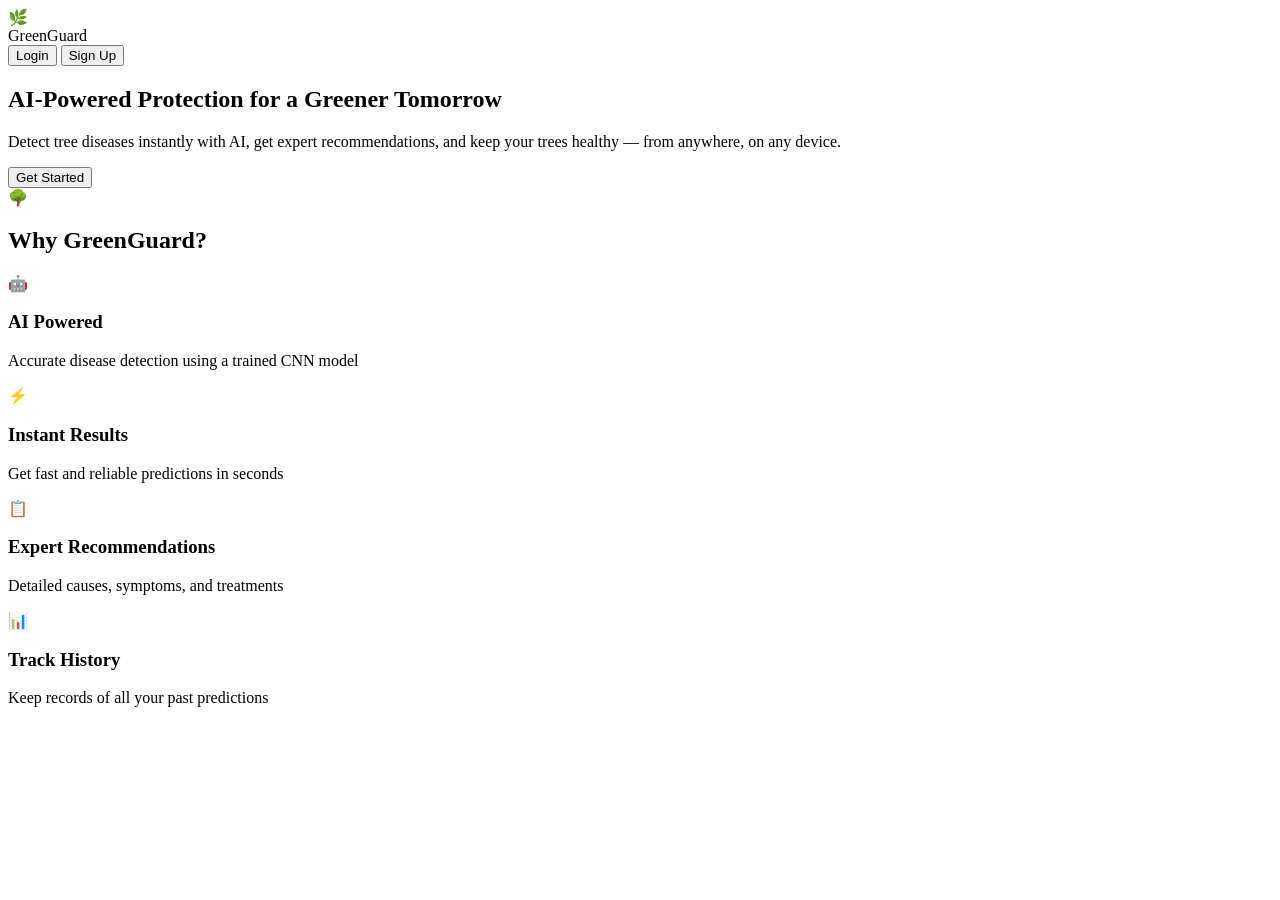
==== templates/index.html @ 22cb620e "Add landing page, favicon, error pages, and loading spinner" ====
<!DOCTYPE html>
<html lang="en">
<head>
<meta charset="UTF-8">
<title>GreenGuard - Smart Tree Health Monitoring</title>
<link rel="stylesheet" href="{{ url_for('static', filename='css/dashboard.css') }}">
<link rel="icon" href="data:image/svg+xml,<svg xmlns=%22http://www.w3.org/2000/svg%22 viewBox=%220 0 100 100%22><text y=%22.9em%22 font-size=%2290%22>🌿</text></svg>">
</head>
<body>
<div class="landing">

  <nav class="landing-nav">
    <div class="landing-brand">
      <div class="landing-brand-icon">🌿</div>
      <div class="landing-brand-text">GreenGuard</div>
    </div>
    <div class="landing-nav-links">
      <a href="/login"><button class="btn-outline">Login</button></a>
      <a href="/signup"><button class="btn-primary">Sign Up</button></a>
    </div>
  </nav>

  <section class="landing-hero">
    <div class="landing-hero-text">
      <h1>AI-Powered Protection for <span>a Greener Tomorrow</span></h1>
      <p>Detect tree diseases instantly with AI, get expert recommendations, and keep your trees healthy — from anywhere, on any device.</p>
      <a href="/signup"><button class="btn-primary">Get Started</button></a>
    </div>
    <div class="landing-hero-visual">🌳</div>
  </section>

  <section class="landing-features">
    <h2>Why GreenGuard?</h2>
    <div class="features-grid">
      <div class="feature-card">
        <div class="icon">🤖</div>
        <h3>AI Powered</h3>
        <p>Accurate disease detection using a trained CNN model</p>
      </div>
      <div class="feature-card">
        <div class="icon">⚡</div>
        <h3>Instant Results</h3>
        <p>Get fast and reliable predictions in seconds</p>
      </div>
      <div class="feature-card">
        <div class="icon">📋</div>
        <h3>Expert Recommendations</h3>
        <p>Detailed causes, symptoms, and treatments</p>
      </div>
      <div class="feature-card">
        <div class="icon">📊</div>
        <h3>Track History</h3>
        <p>Keep records of all your past predictions</p>
      </div>
    </div>
  </section>

</div>
</body>
</html>
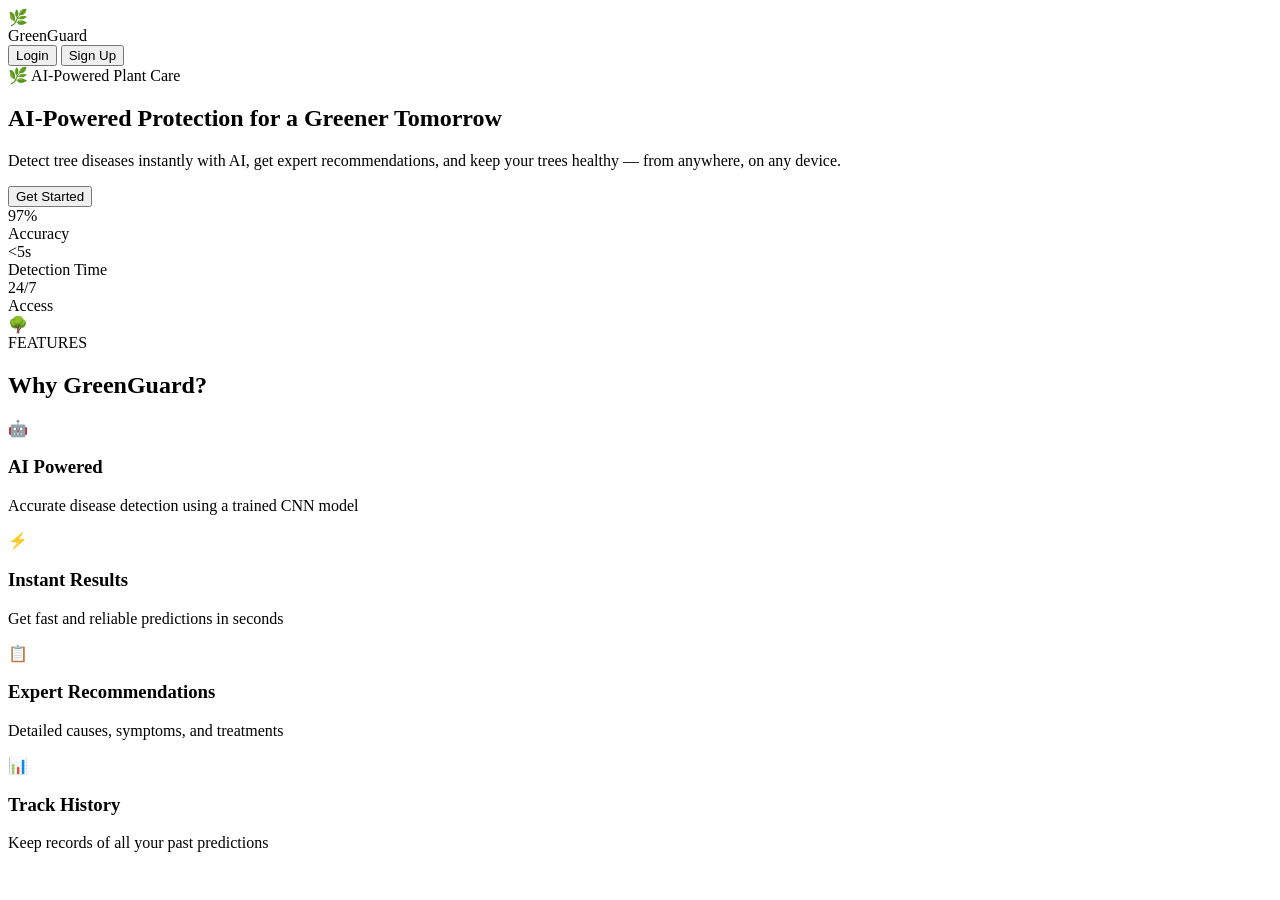
==== commit 45acb252: "Redesigned landing page - premium dark hero, stats, elevated feature cards" ====
--- a/templates/index.html
+++ b/templates/index.html
@@ -22,14 +22,36 @@
 
   <section class="landing-hero">
     <div class="landing-hero-text">
+      <div class="hero-eyebrow">🌿 AI-Powered Plant Care</div>
       <h1>AI-Powered Protection for <span>a Greener Tomorrow</span></h1>
       <p>Detect tree diseases instantly with AI, get expert recommendations, and keep your trees healthy — from anywhere, on any device.</p>
       <a href="/signup"><button class="btn-primary">Get Started</button></a>
+
+      <div class="hero-stats">
+        <div class="hero-stat">
+          <div class="hero-stat-num">97%</div>
+          <div class="hero-stat-label">Accuracy</div>
+        </div>
+        <div class="hero-stat">
+          <div class="hero-stat-num">&lt;5s</div>
+          <div class="hero-stat-label">Detection Time</div>
+        </div>
+        <div class="hero-stat">
+          <div class="hero-stat-num">24/7</div>
+          <div class="hero-stat-label">Access</div>
+        </div>
+      </div>
     </div>
-    <div class="landing-hero-visual">🌳</div>
+
+    <div class="landing-hero-visual">
+      <div class="visual-glow"></div>
+      <div class="visual-ring"></div>
+      <div class="visual-emoji">🌳</div>
+    </div>
   </section>
 
   <section class="landing-features">
+    <div class="section-eyebrow">FEATURES</div>
     <h2>Why GreenGuard?</h2>
     <div class="features-grid">
       <div class="feature-card">
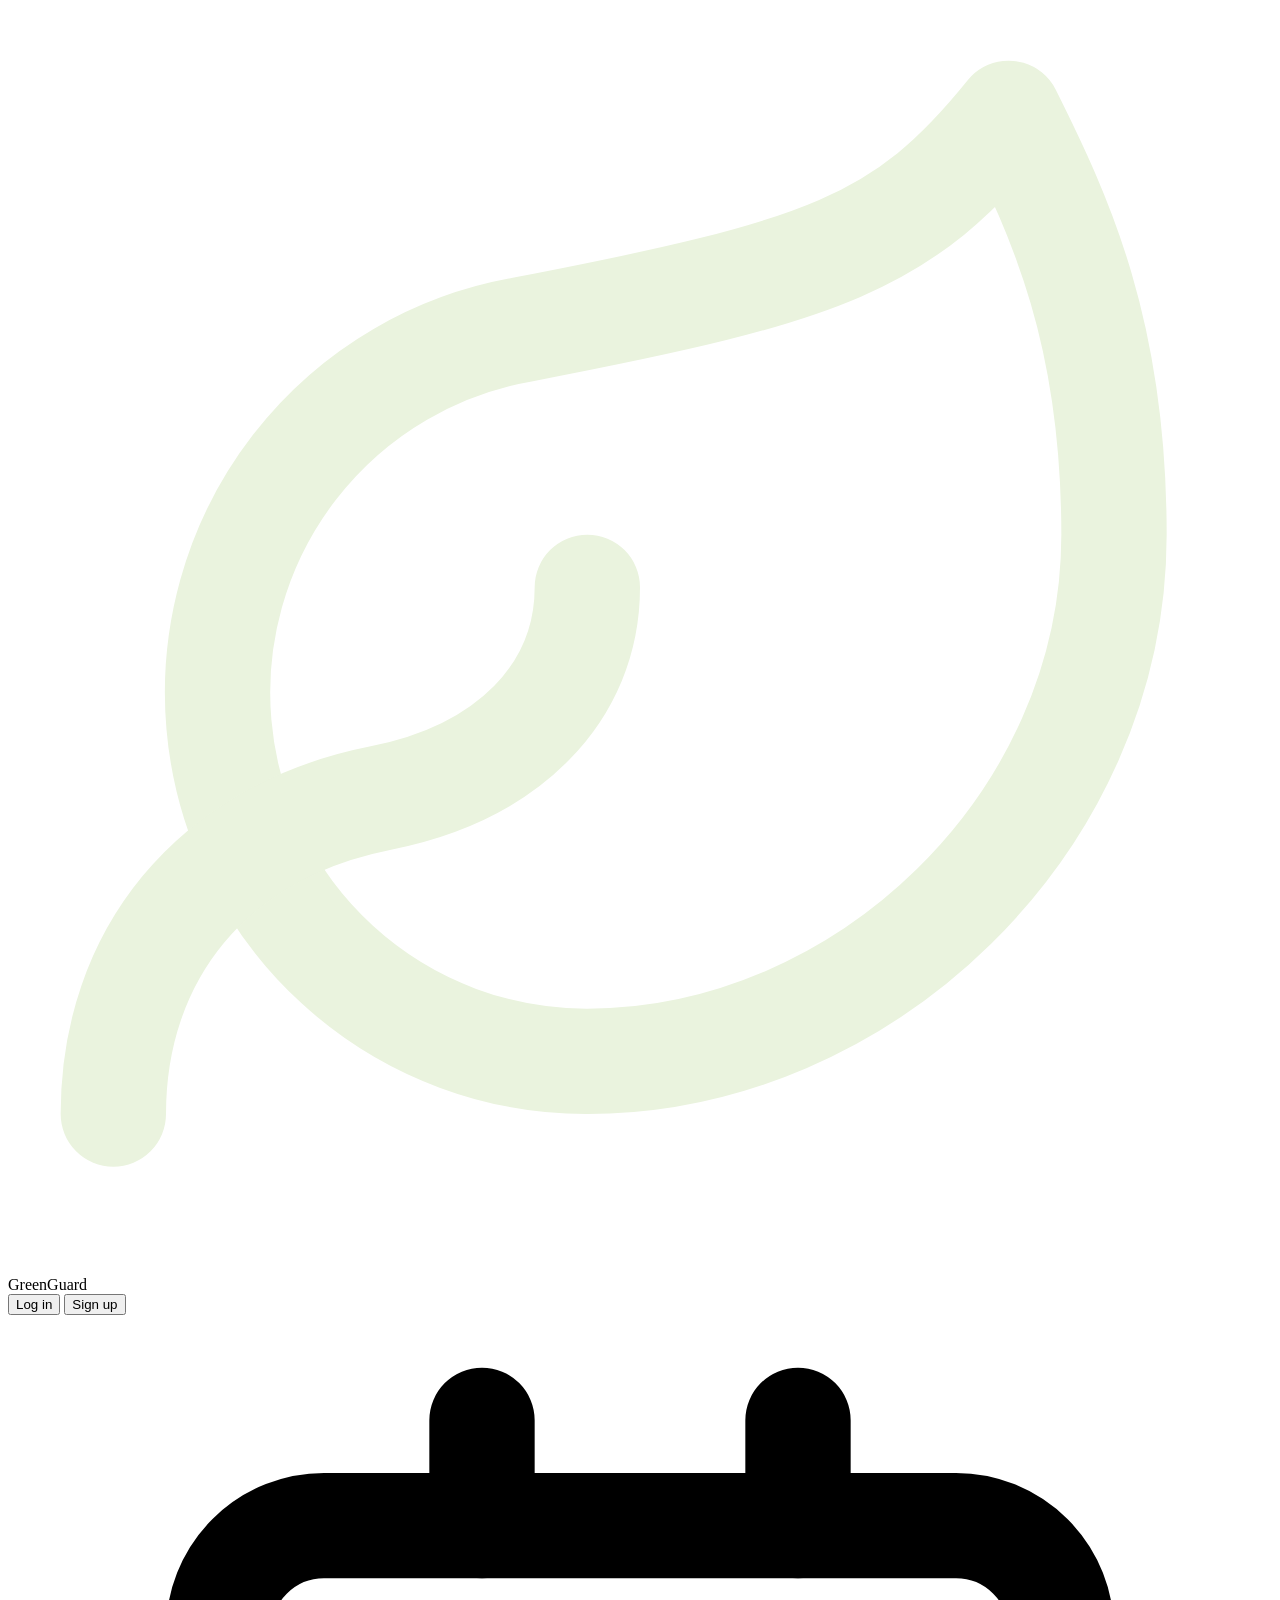
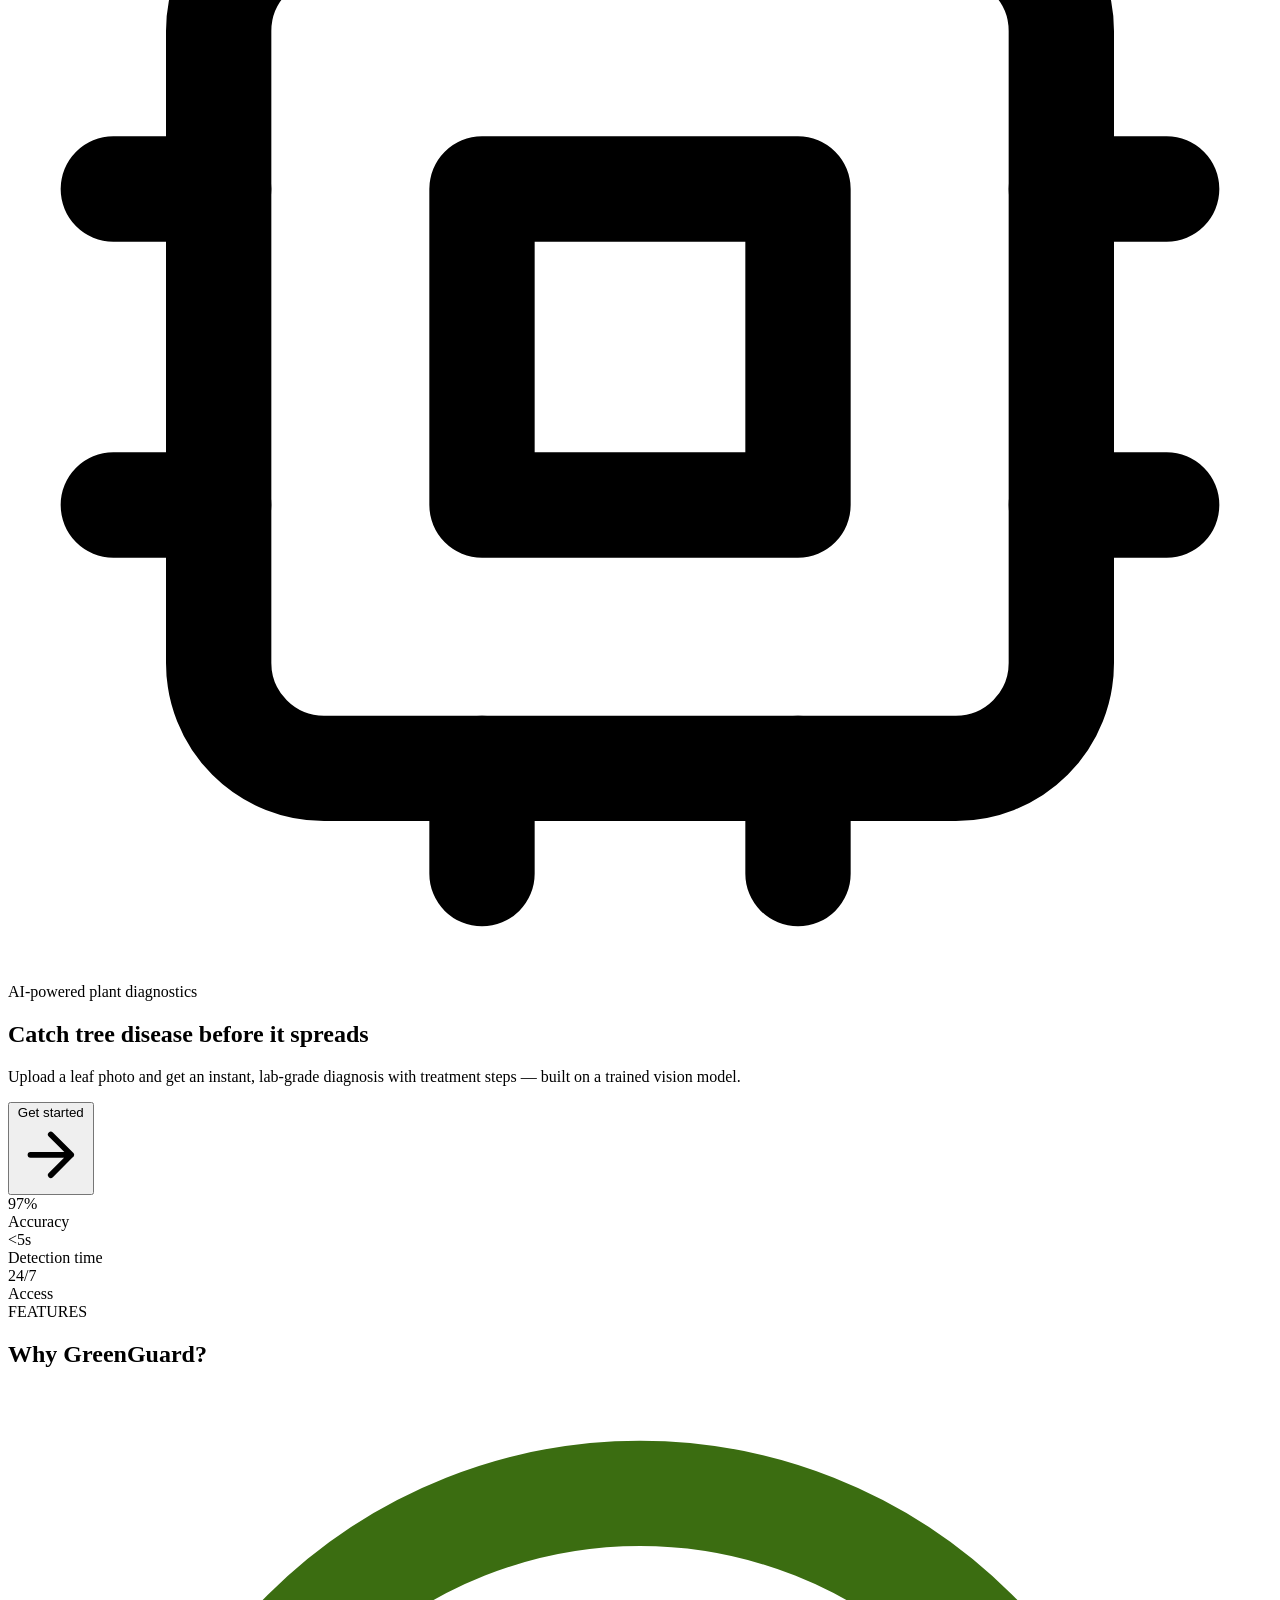
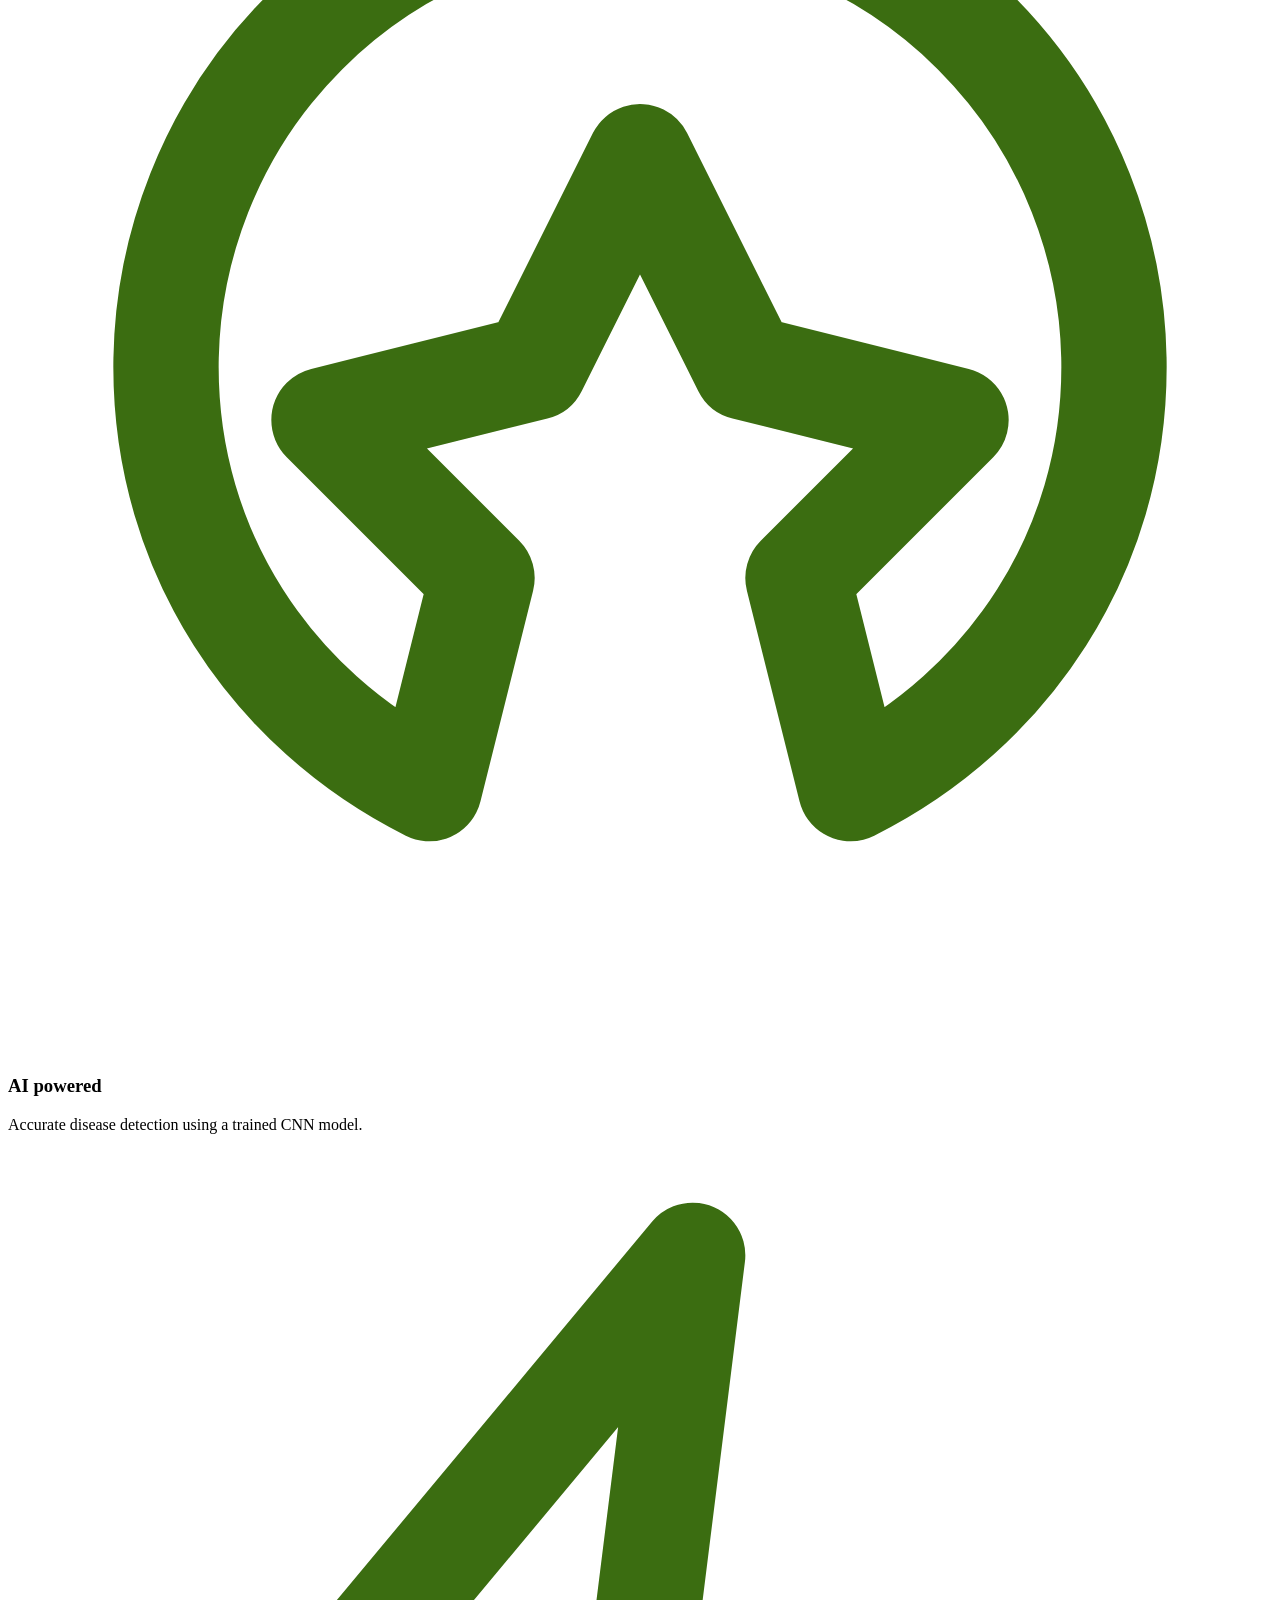
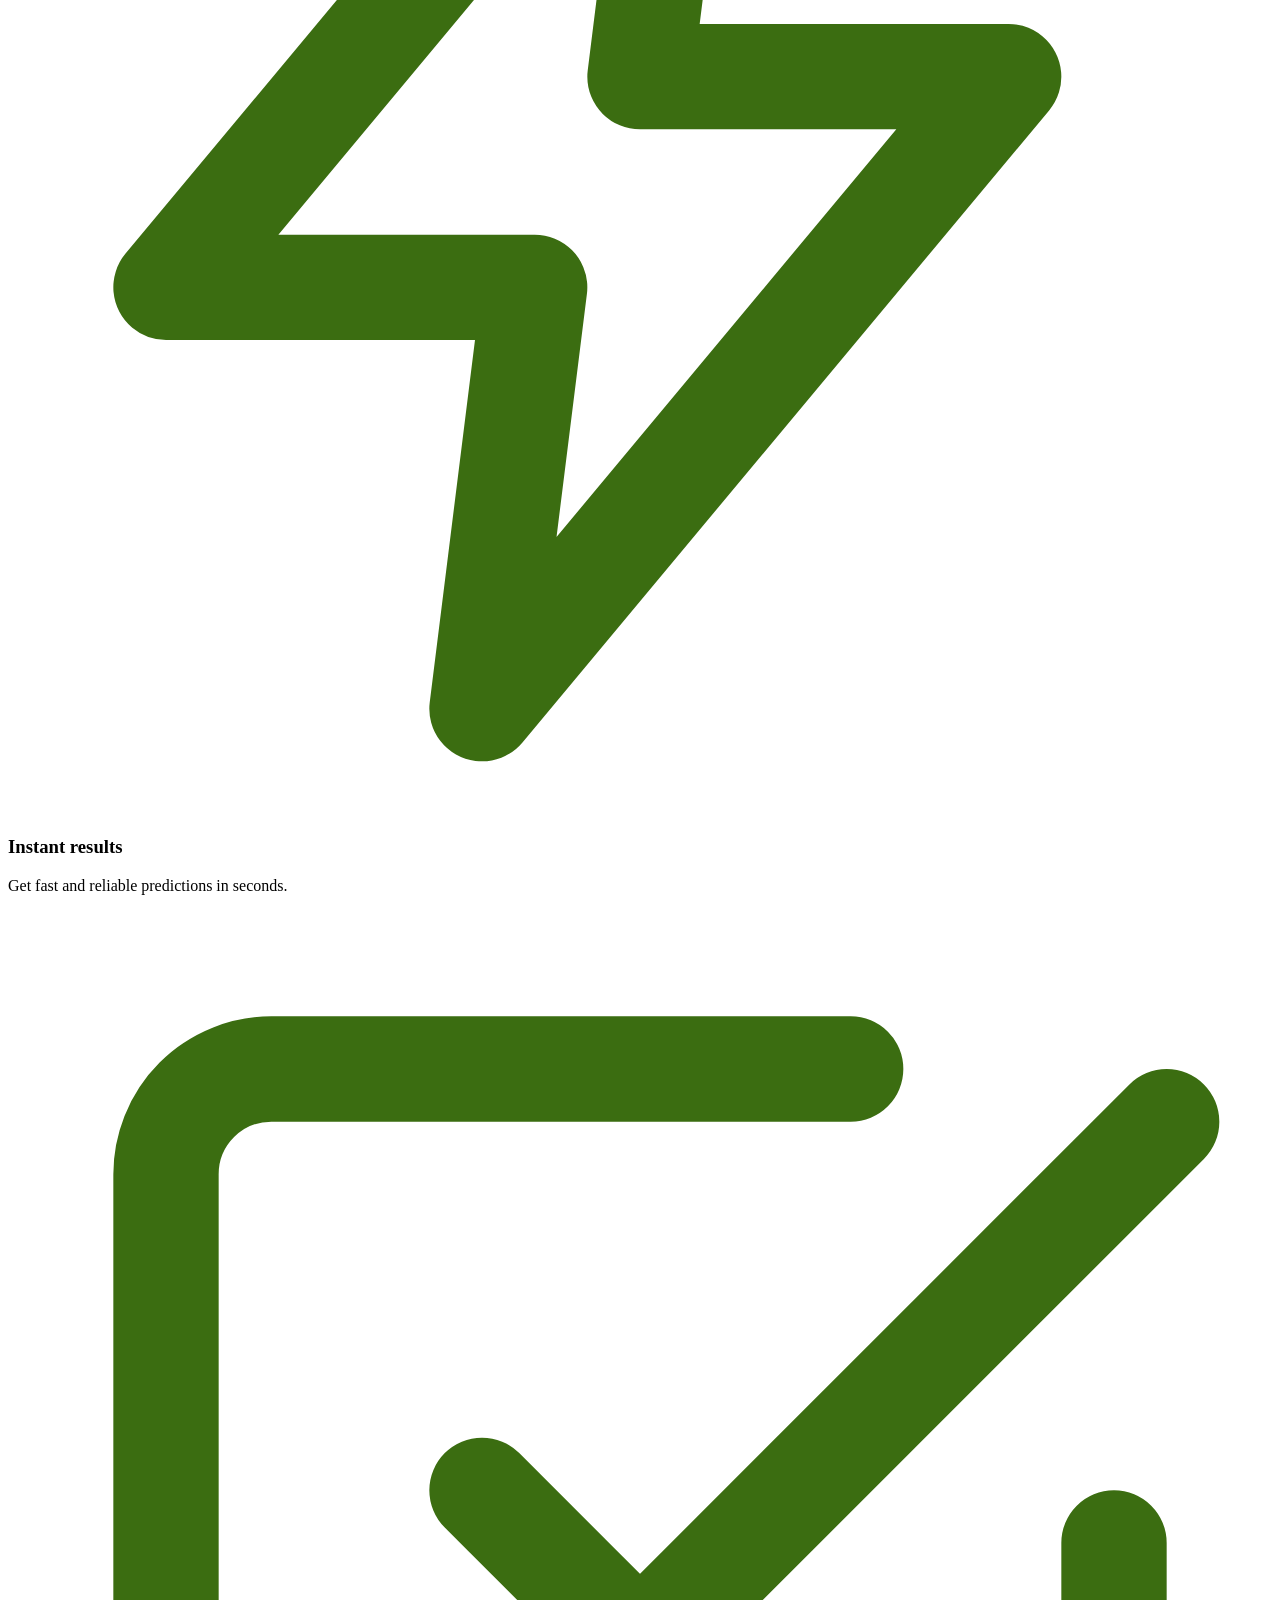
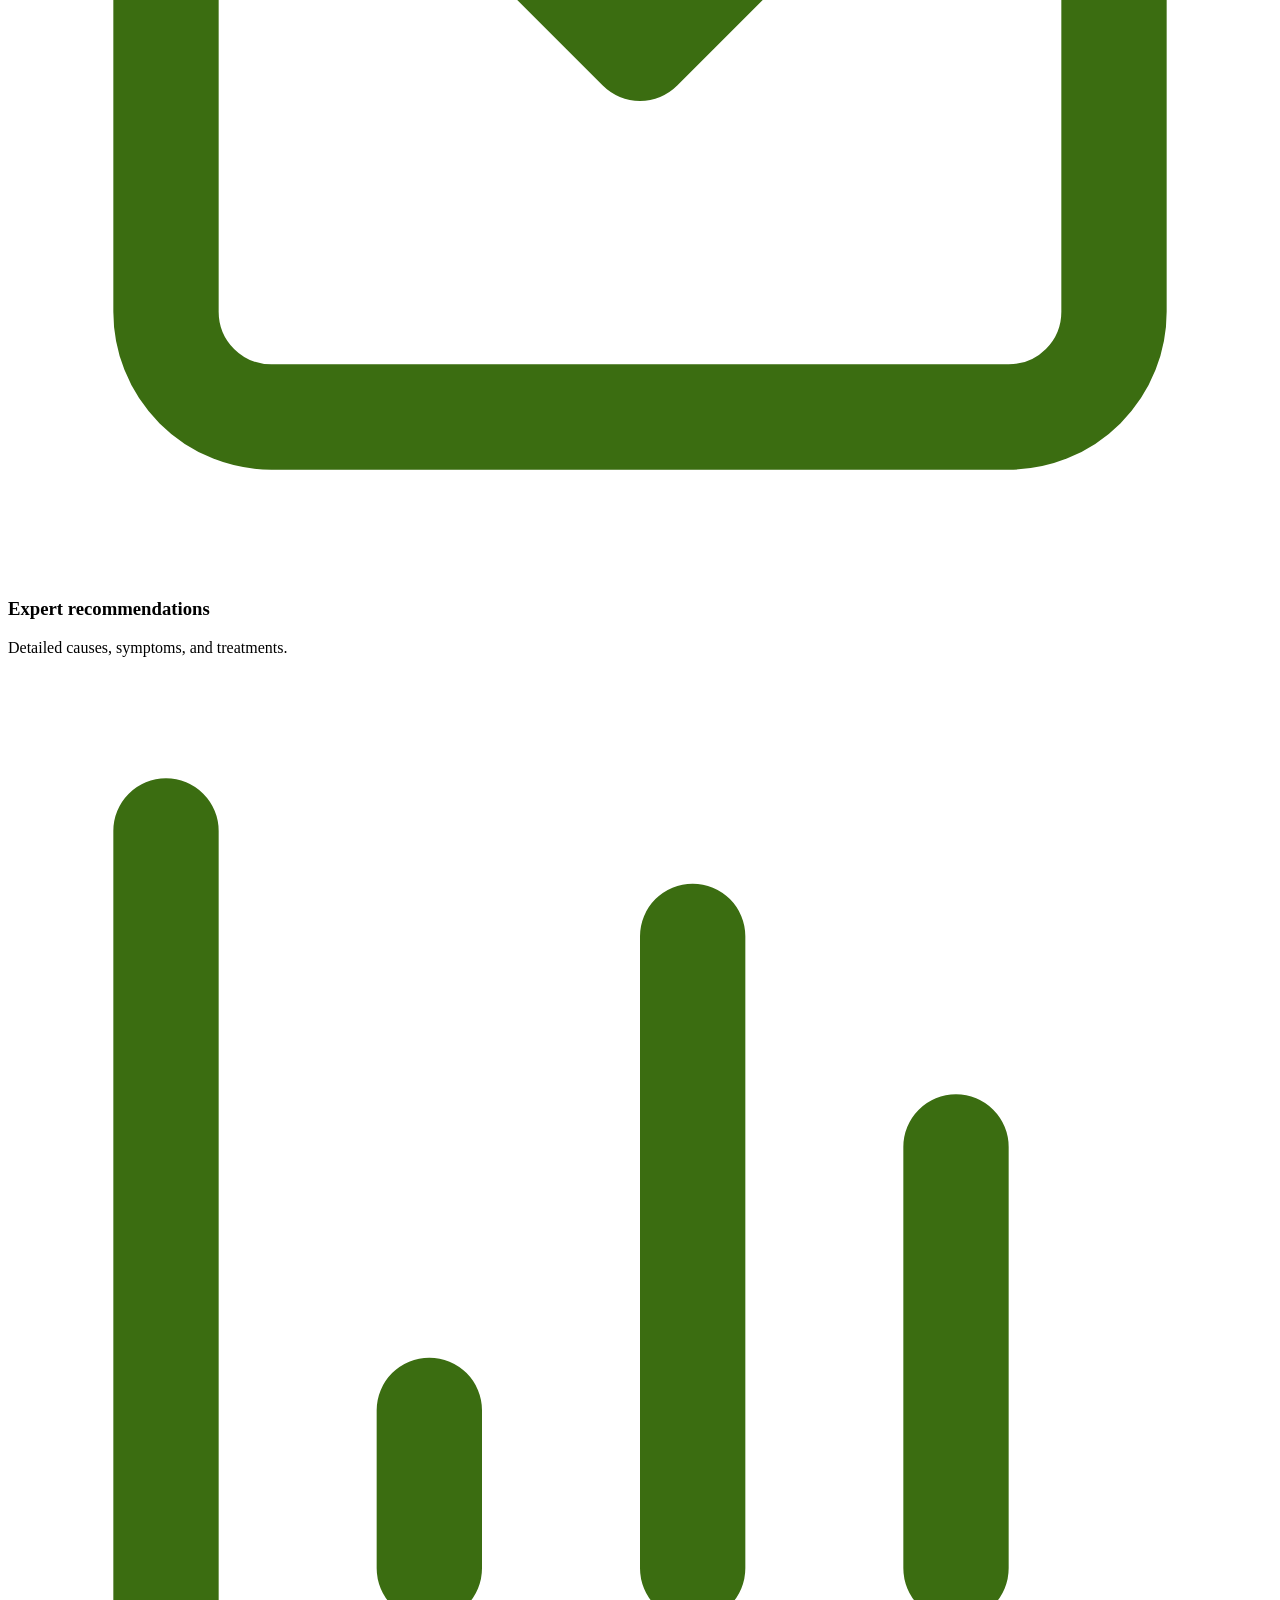
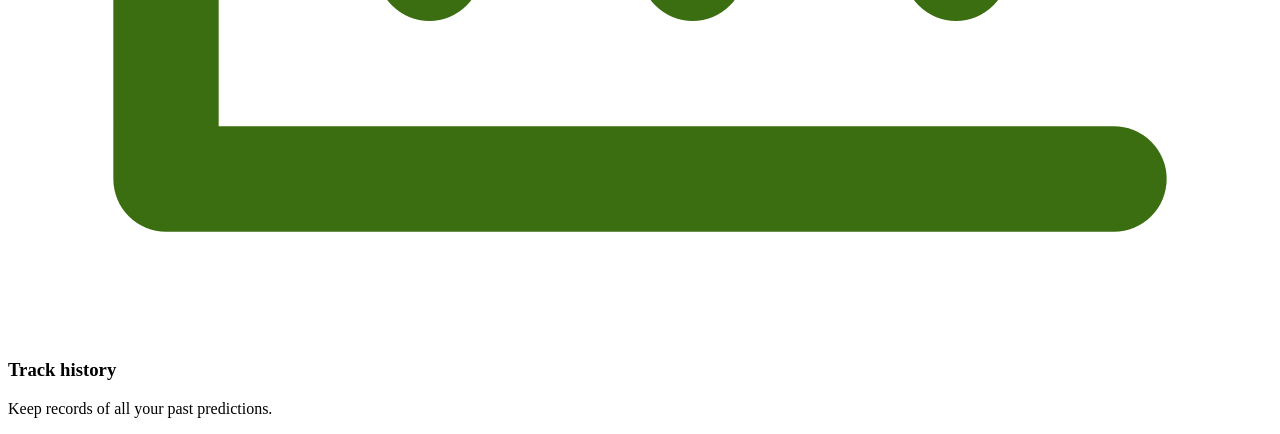
==== commit 3547abd0: "redesign landing page with professional theme" ====
--- a/templates/index.html
+++ b/templates/index.html
@@ -3,7 +3,7 @@
 <head>
 <meta charset="UTF-8">
 <title>GreenGuard - Smart Tree Health Monitoring</title>
-<link rel="stylesheet" href="{{ url_for('static', filename='css/dashboard.css') }}">
+<link rel="stylesheet" href="{{ url_for('static', filename='css/landing.css') }}">
 <link rel="icon" href="data:image/svg+xml,<svg xmlns=%22http://www.w3.org/2000/svg%22 viewBox=%220 0 100 100%22><text y=%22.9em%22 font-size=%2290%22>🌿</text></svg>">
 </head>
 <body>
@@ -11,42 +11,44 @@
 
   <nav class="landing-nav">
     <div class="landing-brand">
-      <div class="landing-brand-icon">🌿</div>
+      <div class="landing-brand-icon">
+        <svg viewBox="0 0 24 24" fill="none" stroke="#eaf3de" stroke-width="2" stroke-linecap="round" stroke-linejoin="round"><path d="M11 20A7 7 0 0 1 9.8 6.1C15.5 5 17 4.48 19 2c1 2 2 4.18 2 8 0 5.5-4.78 10-10 10Z"/><path d="M2 21c0-3 1.85-5.36 5.08-6C9.5 14.52 11 13 11 11"/></svg>
+      </div>
       <div class="landing-brand-text">GreenGuard</div>
     </div>
     <div class="landing-nav-links">
-      <a href="/login"><button class="btn-outline">Login</button></a>
-      <a href="/signup"><button class="btn-primary">Sign Up</button></a>
+      <a href="/login"><button class="btn-outline">Log in</button></a>
+      <a href="/signup"><button class="btn-primary">Sign up</button></a>
     </div>
   </nav>
 
   <section class="landing-hero">
-    <div class="landing-hero-text">
-      <div class="hero-eyebrow">🌿 AI-Powered Plant Care</div>
-      <h1>AI-Powered Protection for <span>a Greener Tomorrow</span></h1>
-      <p>Detect tree diseases instantly with AI, get expert recommendations, and keep your trees healthy — from anywhere, on any device.</p>
-      <a href="/signup"><button class="btn-primary">Get Started</button></a>
+    <div class="hero-eyebrow">
+      <svg viewBox="0 0 24 24" fill="none" stroke="currentColor" stroke-width="2" stroke-linecap="round" stroke-linejoin="round"><rect x="4" y="4" width="16" height="16" rx="2"/><rect x="9" y="9" width="6" height="6"/><path d="M9 2v2M15 2v2M9 20v2M15 20v2M2 9h2M2 15h2M20 9h2M20 15h2"/></svg>
+      AI-powered plant diagnostics
+    </div>
+    <h1>Catch tree disease <span>before it spreads</span></h1>
+    <p>Upload a leaf photo and get an instant, lab-grade diagnosis with treatment steps — built on a trained vision model.</p>
+    <a href="/signup">
+      <button class="btn-primary">
+        Get started
+        <svg viewBox="0 0 24 24" fill="none" stroke="currentColor" stroke-width="2" stroke-linecap="round" stroke-linejoin="round"><path d="M5 12h14M12 5l7 7-7 7"/></svg>
+      </button>
+    </a>
 
-      <div class="hero-stats">
-        <div class="hero-stat">
-          <div class="hero-stat-num">97%</div>
-          <div class="hero-stat-label">Accuracy</div>
-        </div>
-        <div class="hero-stat">
-          <div class="hero-stat-num">&lt;5s</div>
-          <div class="hero-stat-label">Detection Time</div>
-        </div>
-        <div class="hero-stat">
-          <div class="hero-stat-num">24/7</div>
-          <div class="hero-stat-label">Access</div>
-        </div>
+    <div class="hero-stats">
+      <div class="hero-stat">
+        <div class="hero-stat-num">97%</div>
+        <div class="hero-stat-label">Accuracy</div>
       </div>
-    </div>
-
-    <div class="landing-hero-visual">
-      <div class="visual-glow"></div>
-      <div class="visual-ring"></div>
-      <div class="visual-emoji">🌳</div>
+      <div class="hero-stat">
+        <div class="hero-stat-num">&lt;5s</div>
+        <div class="hero-stat-label">Detection time</div>
+      </div>
+      <div class="hero-stat">
+        <div class="hero-stat-num">24/7</div>
+        <div class="hero-stat-label">Access</div>
+      </div>
     </div>
   </section>
 
@@ -55,24 +57,32 @@
     <h2>Why GreenGuard?</h2>
     <div class="features-grid">
       <div class="feature-card">
-        <div class="icon">🤖</div>
-        <h3>AI Powered</h3>
-        <p>Accurate disease detection using a trained CNN model</p>
+        <div class="icon">
+          <svg viewBox="0 0 24 24" fill="none" stroke="#3b6d11" stroke-width="2" stroke-linecap="round" stroke-linejoin="round"><path d="M12 2a9 9 0 0 0-9 9c0 3.5 2 6.5 5 8l1-4-3-3 4-1 2-4 2 4 4 1-3 3 1 4c3-1.5 5-4.5 5-8a9 9 0 0 0-9-9Z"/></svg>
+        </div>
+        <h3>AI powered</h3>
+        <p>Accurate disease detection using a trained CNN model.</p>
       </div>
       <div class="feature-card">
-        <div class="icon">⚡</div>
-        <h3>Instant Results</h3>
-        <p>Get fast and reliable predictions in seconds</p>
+        <div class="icon">
+          <svg viewBox="0 0 24 24" fill="none" stroke="#3b6d11" stroke-width="2" stroke-linecap="round" stroke-linejoin="round"><path d="M13 2 3 14h7l-1 8 10-12h-7l1-8Z"/></svg>
+        </div>
+        <h3>Instant results</h3>
+        <p>Get fast and reliable predictions in seconds.</p>
       </div>
       <div class="feature-card">
-        <div class="icon">📋</div>
-        <h3>Expert Recommendations</h3>
-        <p>Detailed causes, symptoms, and treatments</p>
+        <div class="icon">
+          <svg viewBox="0 0 24 24" fill="none" stroke="#3b6d11" stroke-width="2" stroke-linecap="round" stroke-linejoin="round"><path d="M9 11l3 3L22 4"/><path d="M21 12v7a2 2 0 0 1-2 2H5a2 2 0 0 1-2-2V5a2 2 0 0 1 2-2h11"/></svg>
+        </div>
+        <h3>Expert recommendations</h3>
+        <p>Detailed causes, symptoms, and treatments.</p>
       </div>
       <div class="feature-card">
-        <div class="icon">📊</div>
-        <h3>Track History</h3>
-        <p>Keep records of all your past predictions</p>
+        <div class="icon">
+          <svg viewBox="0 0 24 24" fill="none" stroke="#3b6d11" stroke-width="2" stroke-linecap="round" stroke-linejoin="round"><path d="M3 3v18h18"/><path d="M18 17V9M13 17V5M8 17v-3"/></svg>
+        </div>
+        <h3>Track history</h3>
+        <p>Keep records of all your past predictions.</p>
       </div>
     </div>
   </section>
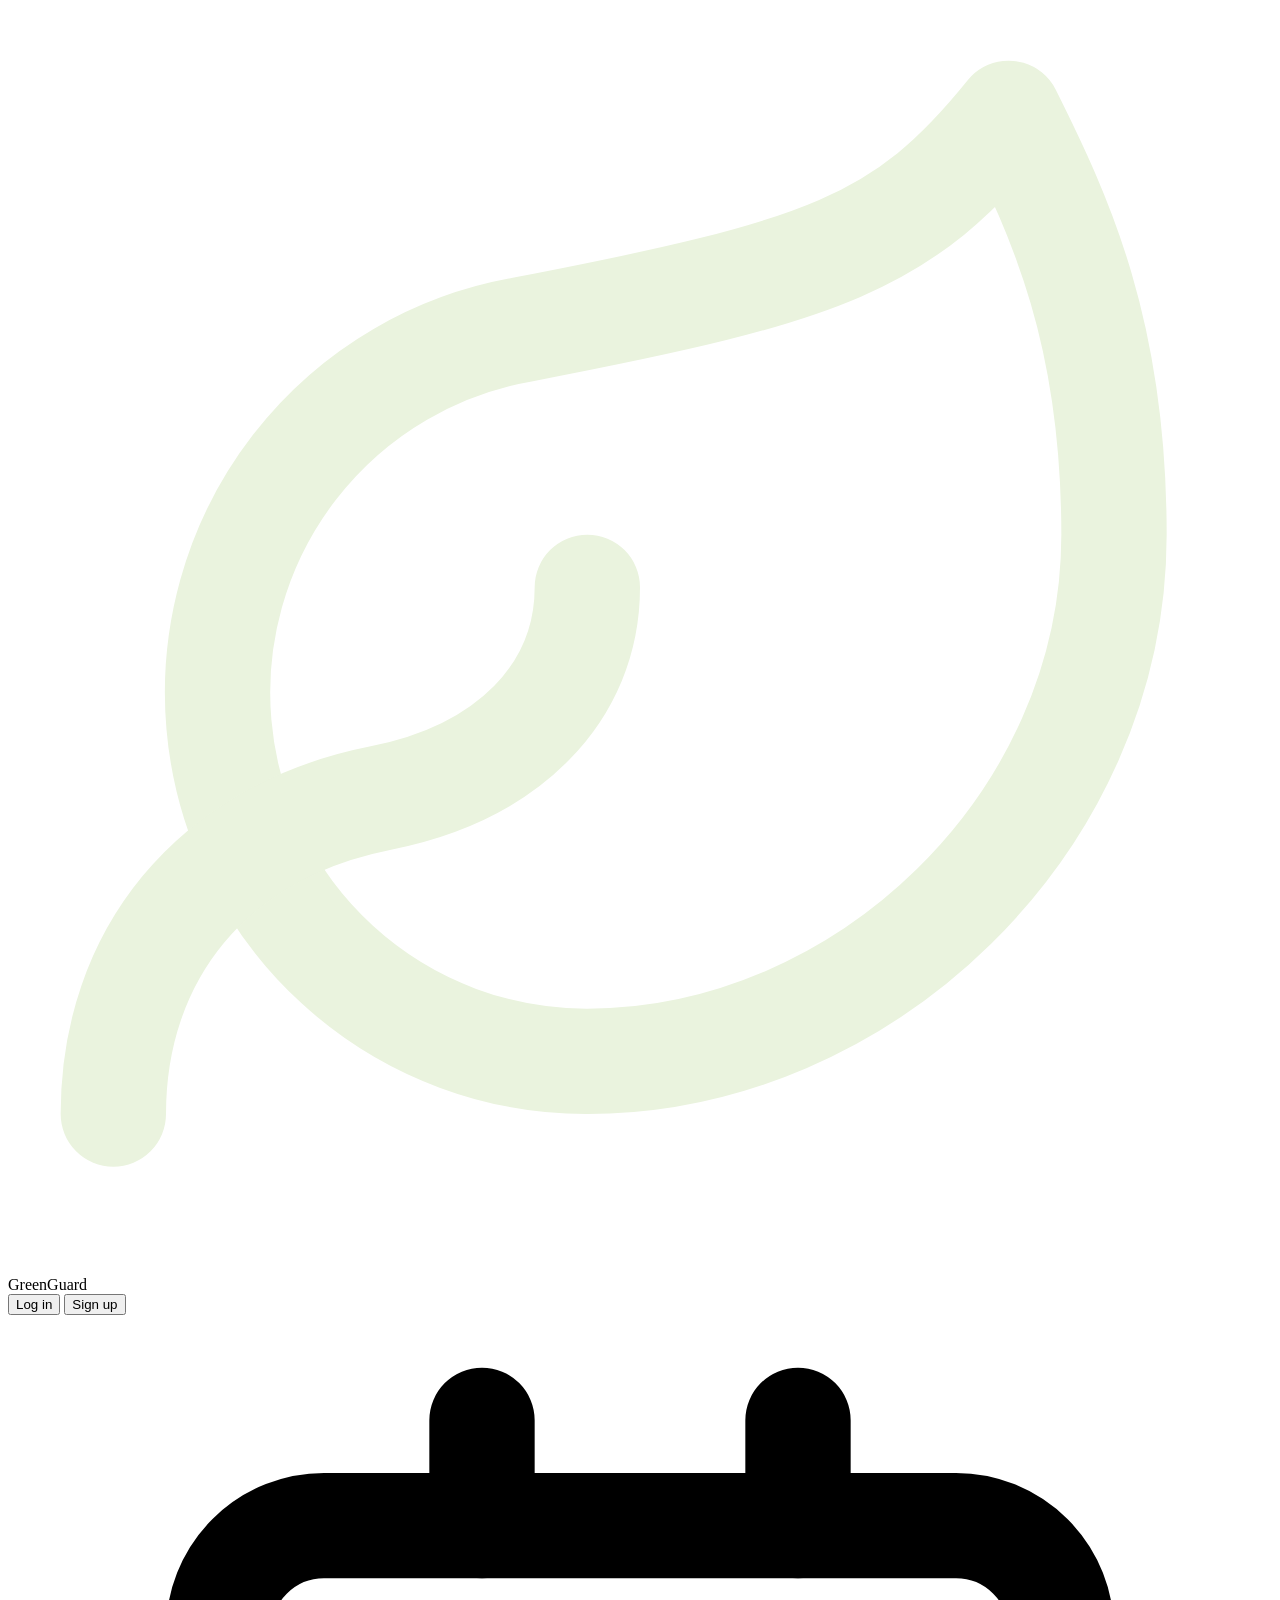
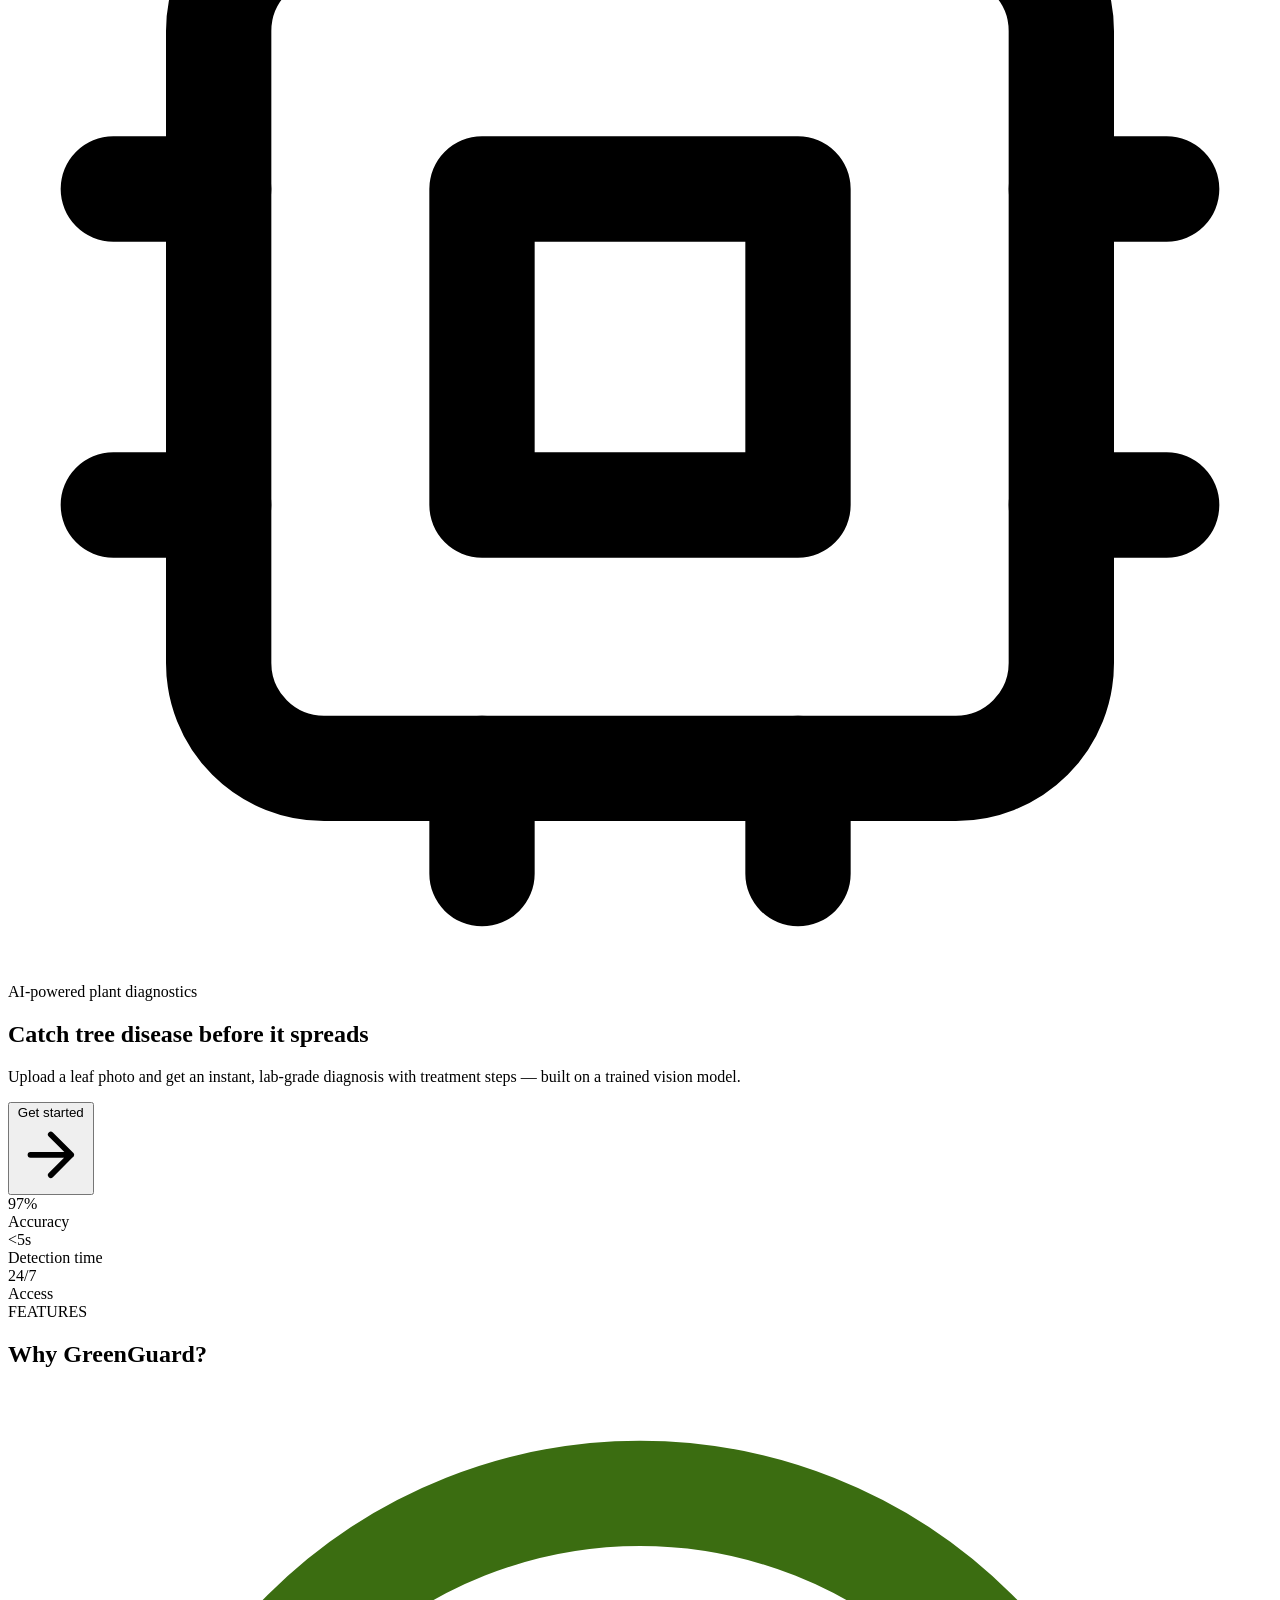
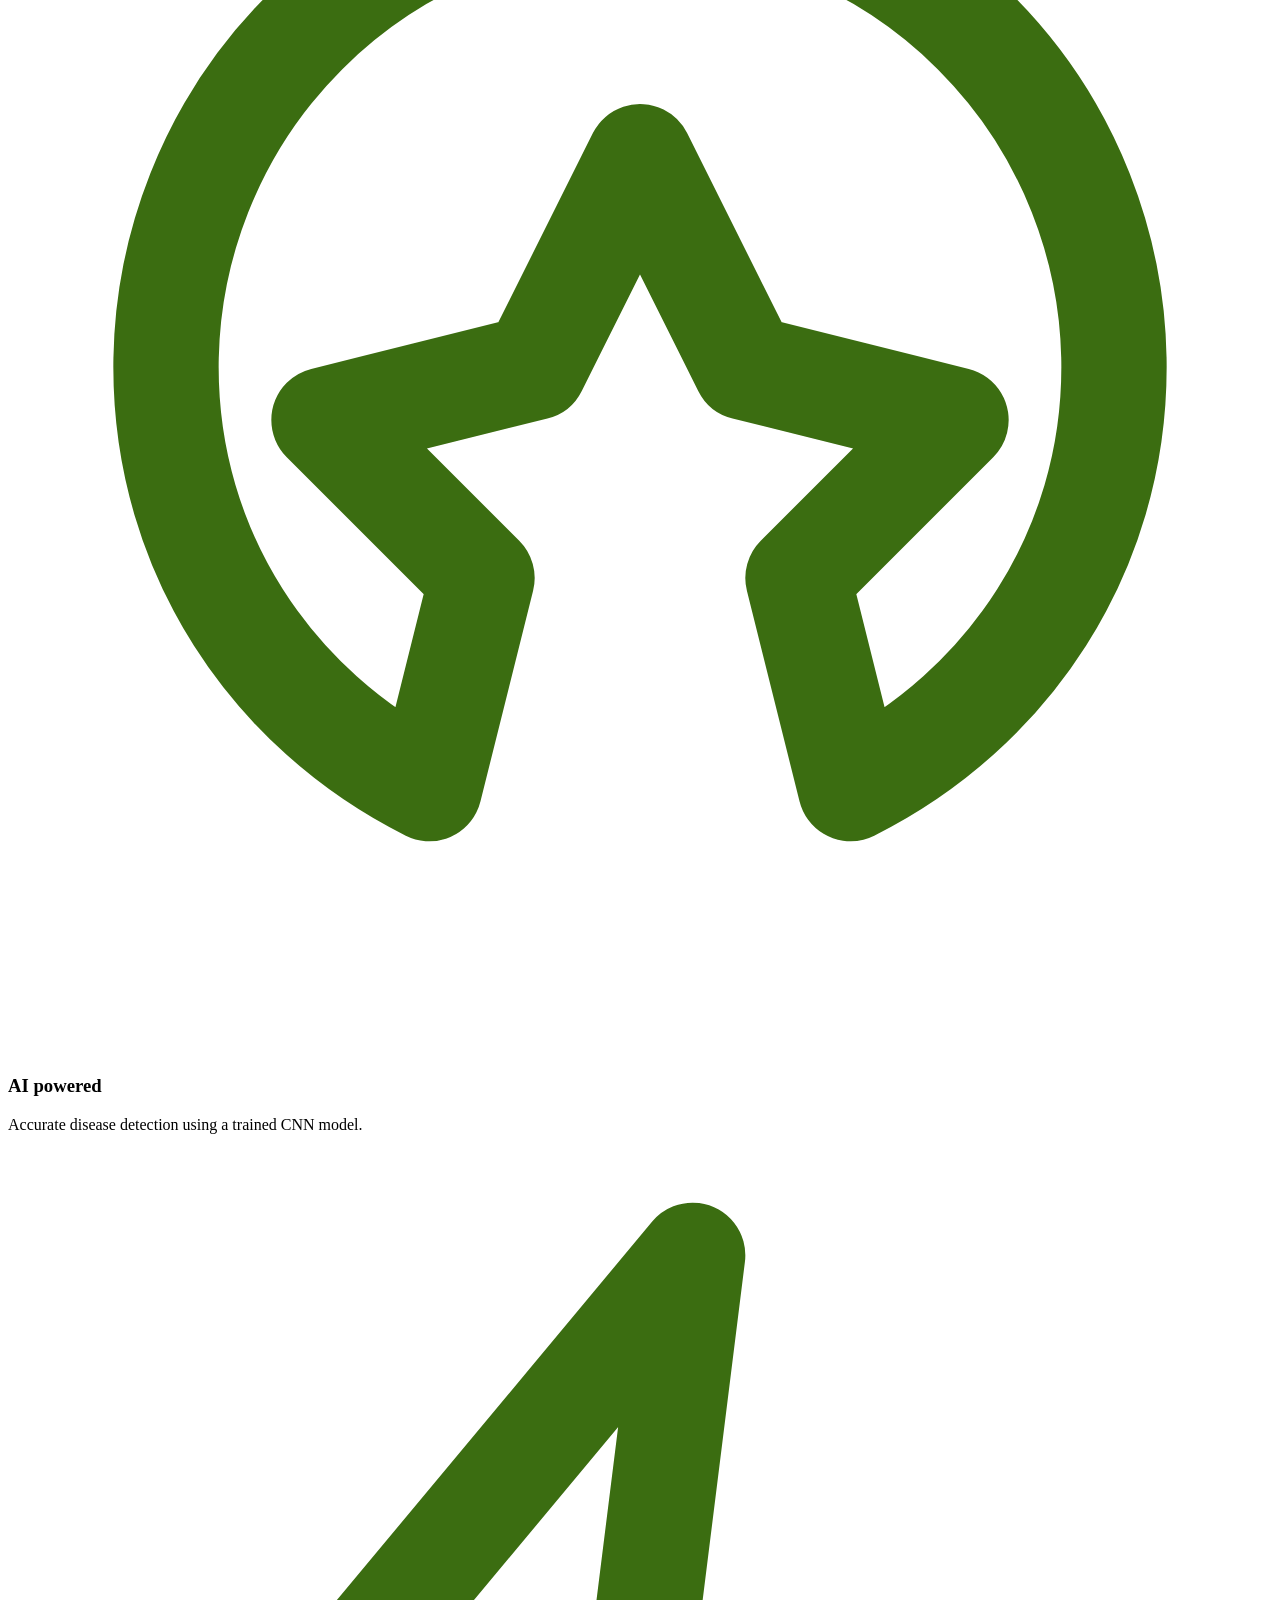
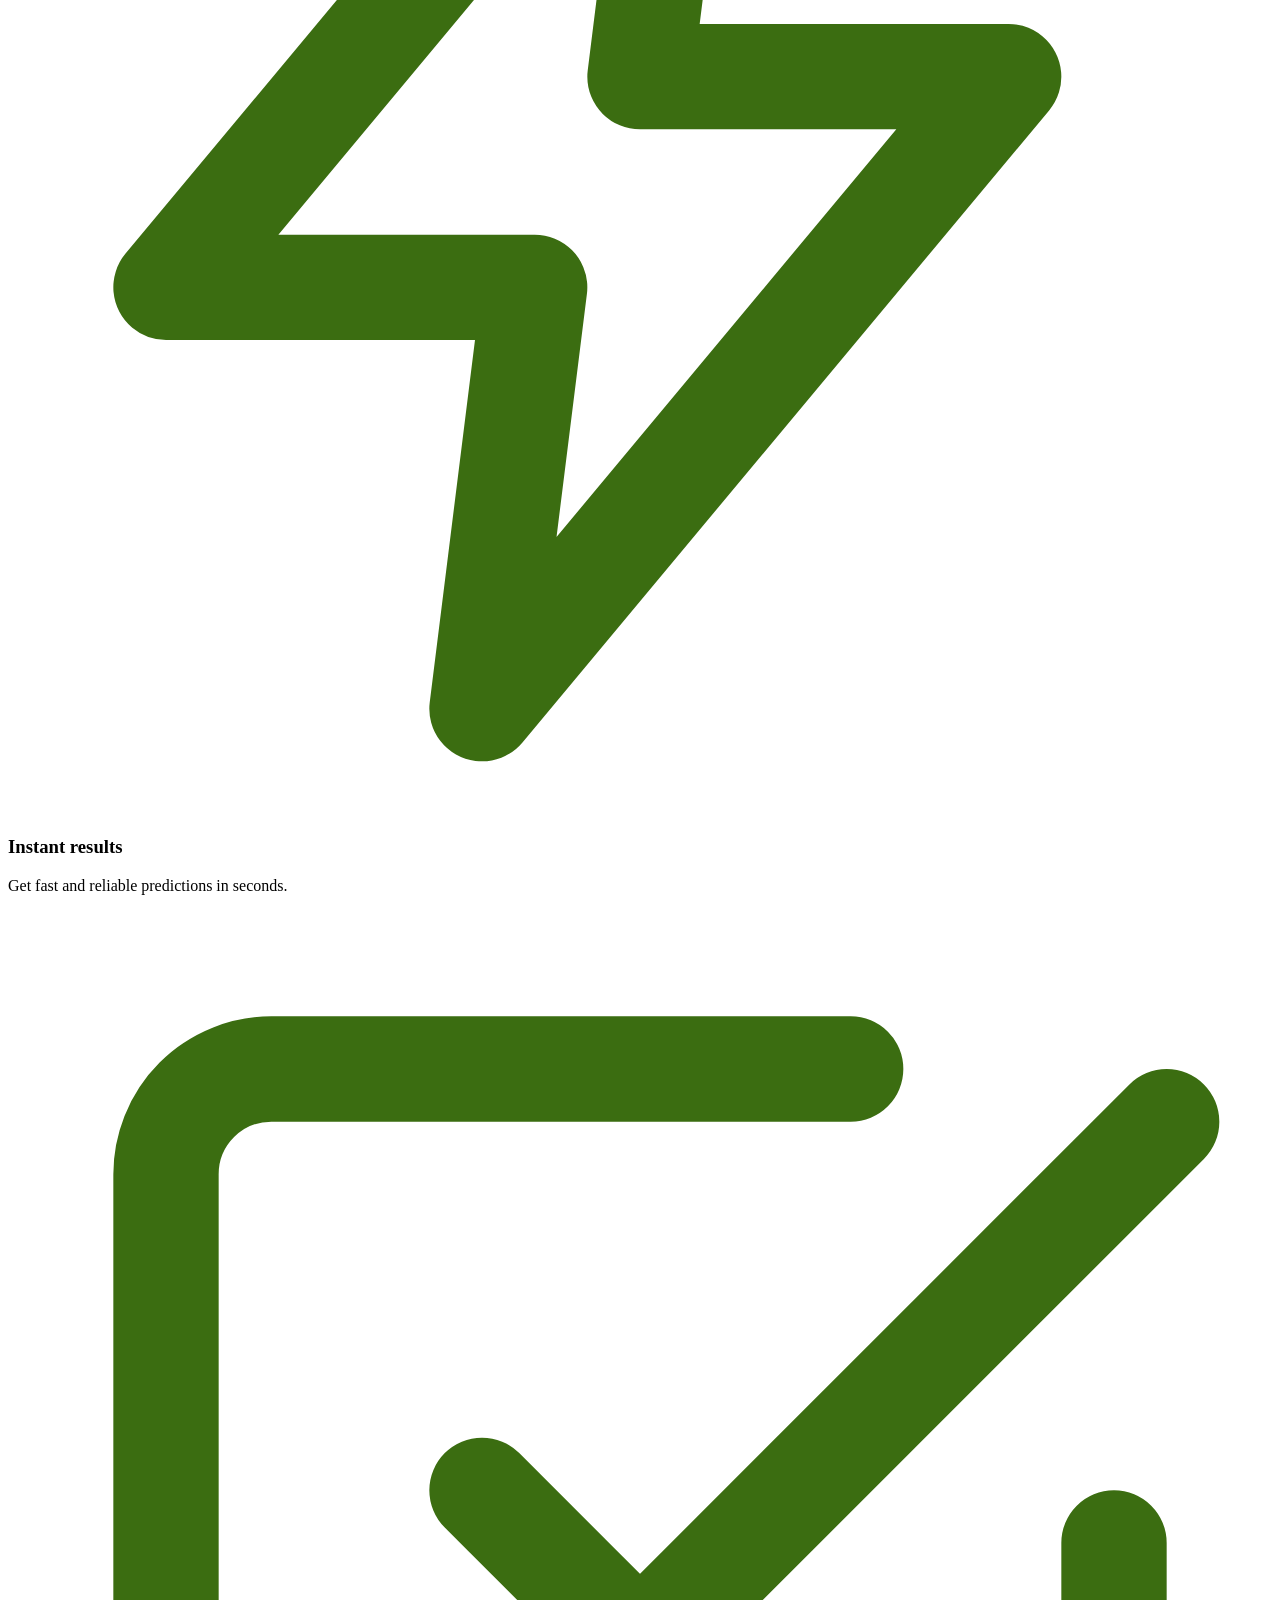
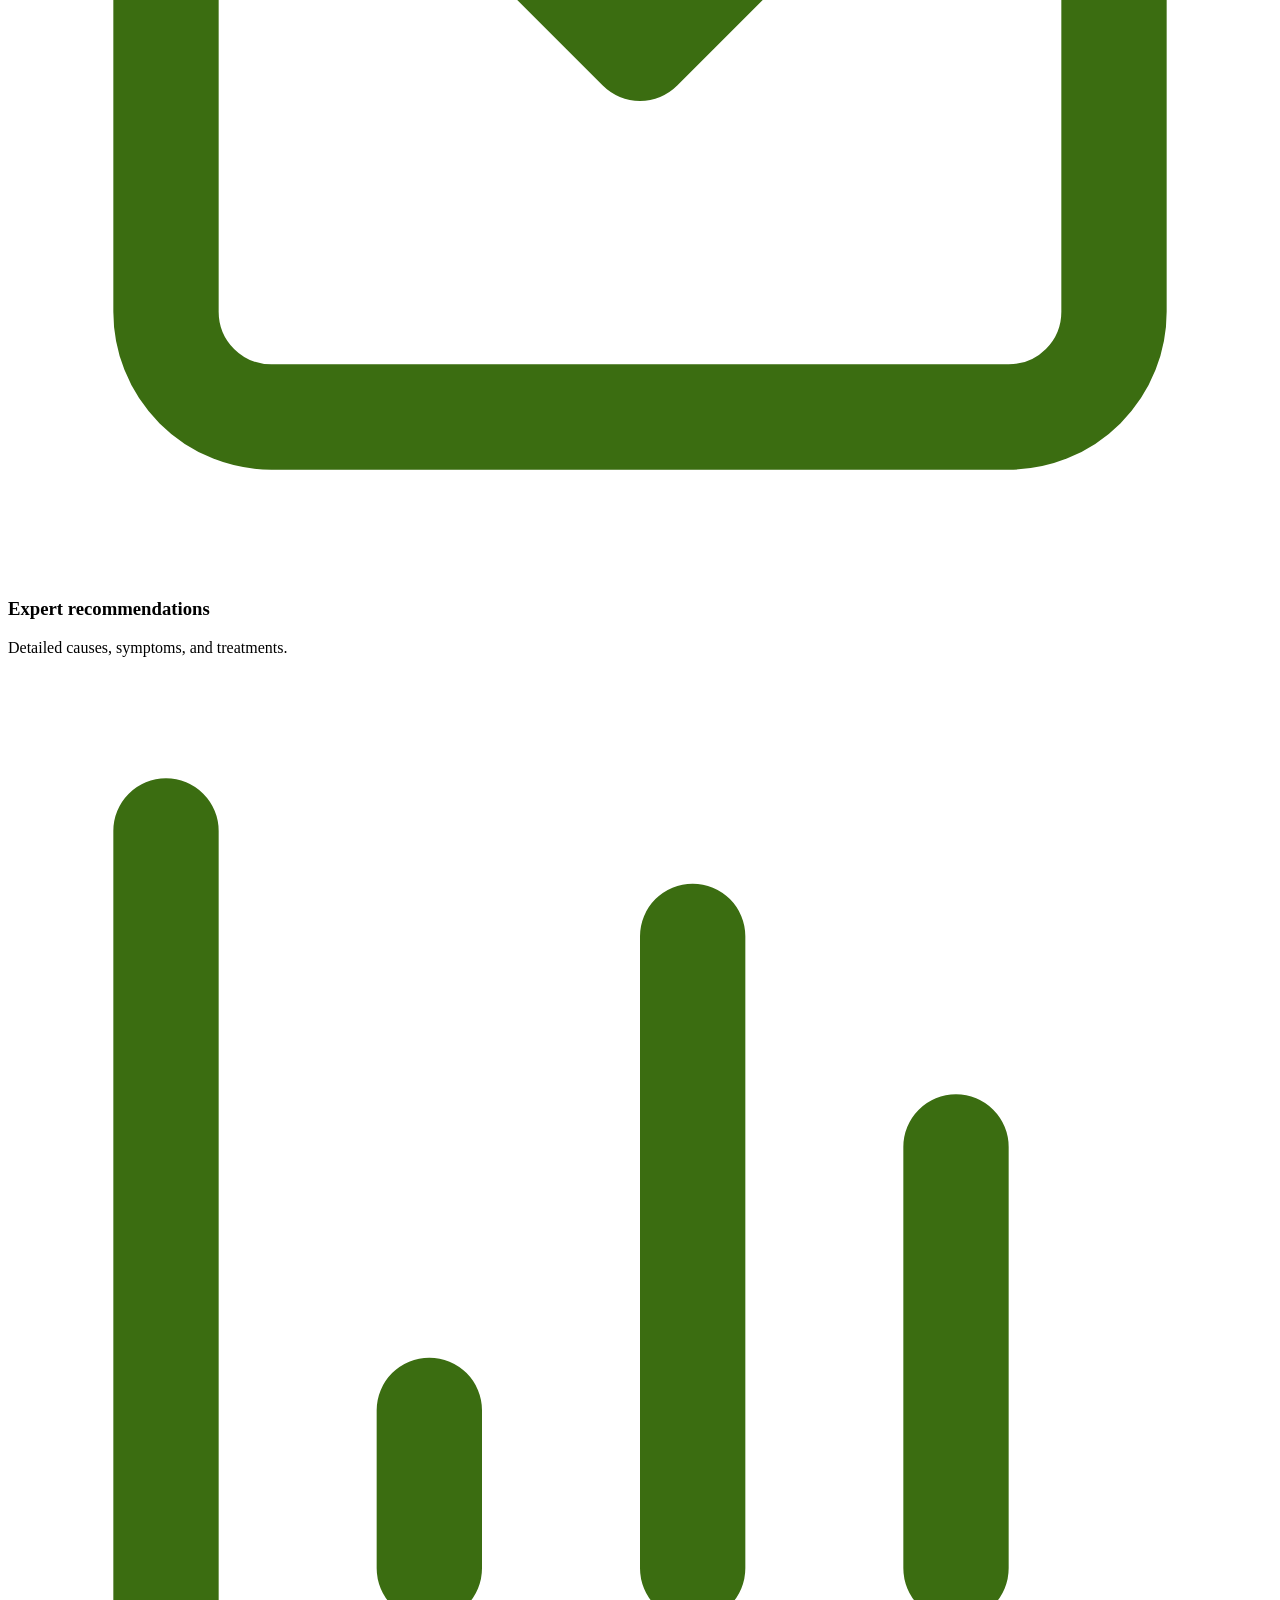
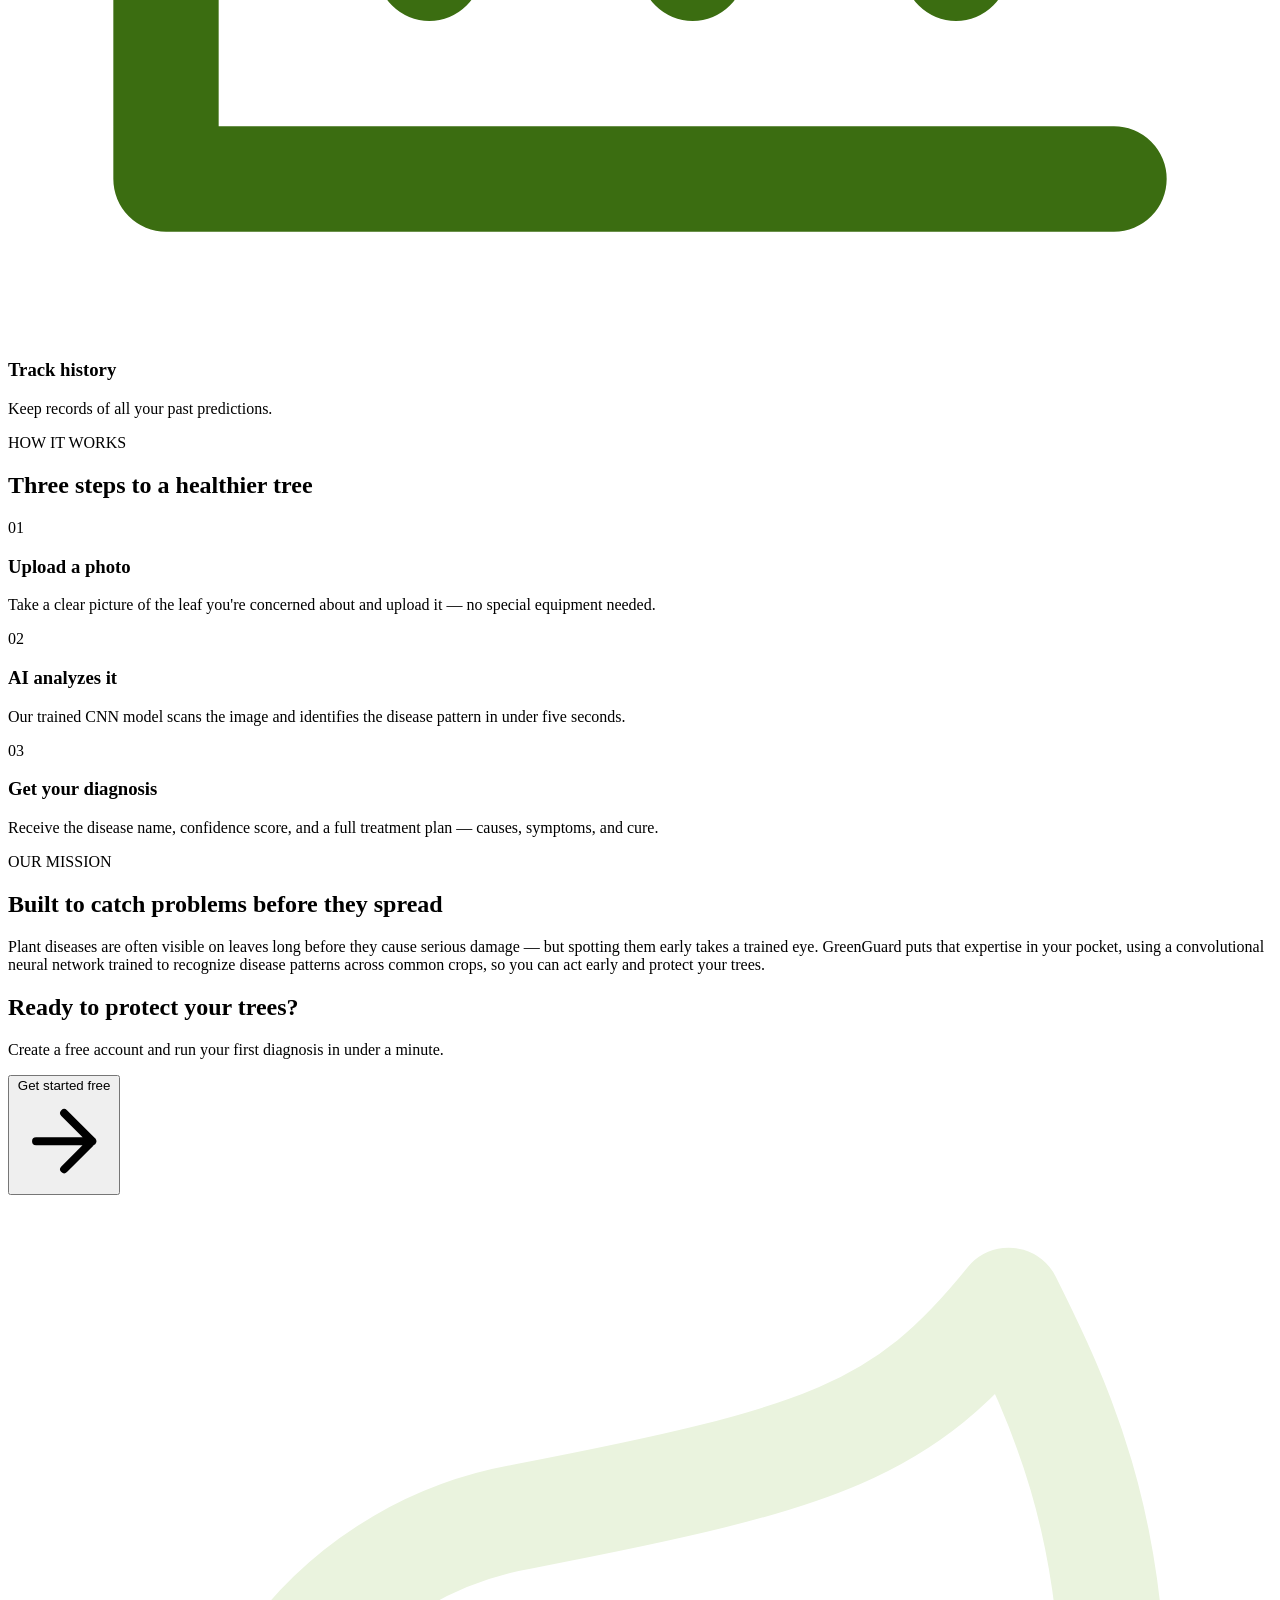
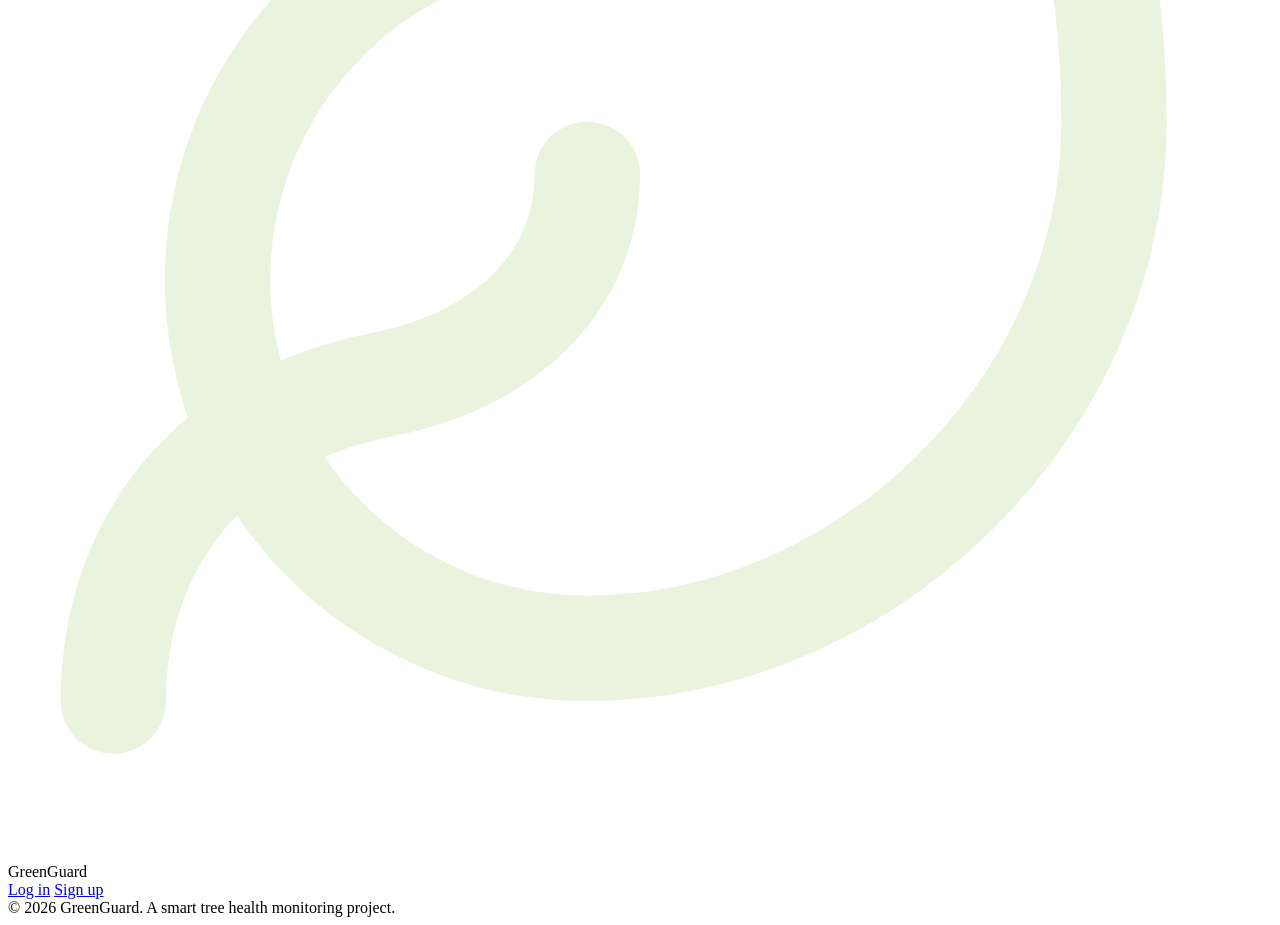
==== commit 221c0fe5: "expand landing page with how-it-works, about, cta and footer sections" ====
--- a/templates/index.html
+++ b/templates/index.html
@@ -3,6 +3,9 @@
 <head>
 <meta charset="UTF-8">
 <title>GreenGuard - Smart Tree Health Monitoring</title>
+<link rel="preconnect" href="https://fonts.googleapis.com">
+<link rel="preconnect" href="https://fonts.gstatic.com" crossorigin>
+<link href="https://fonts.googleapis.com/css2?family=Inter:wght@400;500;600;700&display=swap" rel="stylesheet">
 <link rel="stylesheet" href="{{ url_for('static', filename='css/landing.css') }}">
 <link rel="icon" href="data:image/svg+xml,<svg xmlns=%22http://www.w3.org/2000/svg%22 viewBox=%220 0 100 100%22><text y=%22.9em%22 font-size=%2290%22>🌿</text></svg>">
 </head>
@@ -87,6 +90,61 @@
     </div>
   </section>
 
+  <section class="landing-how">
+    <div class="section-eyebrow">HOW IT WORKS</div>
+    <h2>Three steps to a healthier tree</h2>
+    <div class="how-grid">
+      <div class="how-step">
+        <div class="how-num">01</div>
+        <h3>Upload a photo</h3>
+        <p>Take a clear picture of the leaf you're concerned about and upload it — no special equipment needed.</p>
+      </div>
+      <div class="how-step">
+        <div class="how-num">02</div>
+        <h3>AI analyzes it</h3>
+        <p>Our trained CNN model scans the image and identifies the disease pattern in under five seconds.</p>
+      </div>
+      <div class="how-step">
+        <div class="how-num">03</div>
+        <h3>Get your diagnosis</h3>
+        <p>Receive the disease name, confidence score, and a full treatment plan — causes, symptoms, and cure.</p>
+      </div>
+    </div>
+  </section>
+
+  <section class="landing-about">
+    <div class="about-inner">
+      <div class="section-eyebrow">OUR MISSION</div>
+      <h2>Built to catch problems before they spread</h2>
+      <p>Plant diseases are often visible on leaves long before they cause serious damage — but spotting them early takes a trained eye. GreenGuard puts that expertise in your pocket, using a convolutional neural network trained to recognize disease patterns across common crops, so you can act early and protect your trees.</p>
+    </div>
+  </section>
+
+  <section class="landing-cta">
+    <h2>Ready to protect your trees?</h2>
+    <p>Create a free account and run your first diagnosis in under a minute.</p>
+    <a href="/signup">
+      <button class="btn-primary btn-light">
+        Get started free
+        <svg viewBox="0 0 24 24" fill="none" stroke="currentColor" stroke-width="2" stroke-linecap="round" stroke-linejoin="round"><path d="M5 12h14M12 5l7 7-7 7"/></svg>
+      </button>
+    </a>
+  </section>
+
+  <footer class="landing-footer">
+    <div class="footer-brand">
+      <div class="landing-brand-icon">
+        <svg viewBox="0 0 24 24" fill="none" stroke="#eaf3de" stroke-width="2" stroke-linecap="round" stroke-linejoin="round"><path d="M11 20A7 7 0 0 1 9.8 6.1C15.5 5 17 4.48 19 2c1 2 2 4.18 2 8 0 5.5-4.78 10-10 10Z"/><path d="M2 21c0-3 1.85-5.36 5.08-6C9.5 14.52 11 13 11 11"/></svg>
+      </div>
+      <span>GreenGuard</span>
+    </div>
+    <div class="footer-links">
+      <a href="/login">Log in</a>
+      <a href="/signup">Sign up</a>
+    </div>
+    <div class="footer-copy">&copy; 2026 GreenGuard. A smart tree health monitoring project.</div>
+  </footer>
+
 </div>
 </body>
 </html>
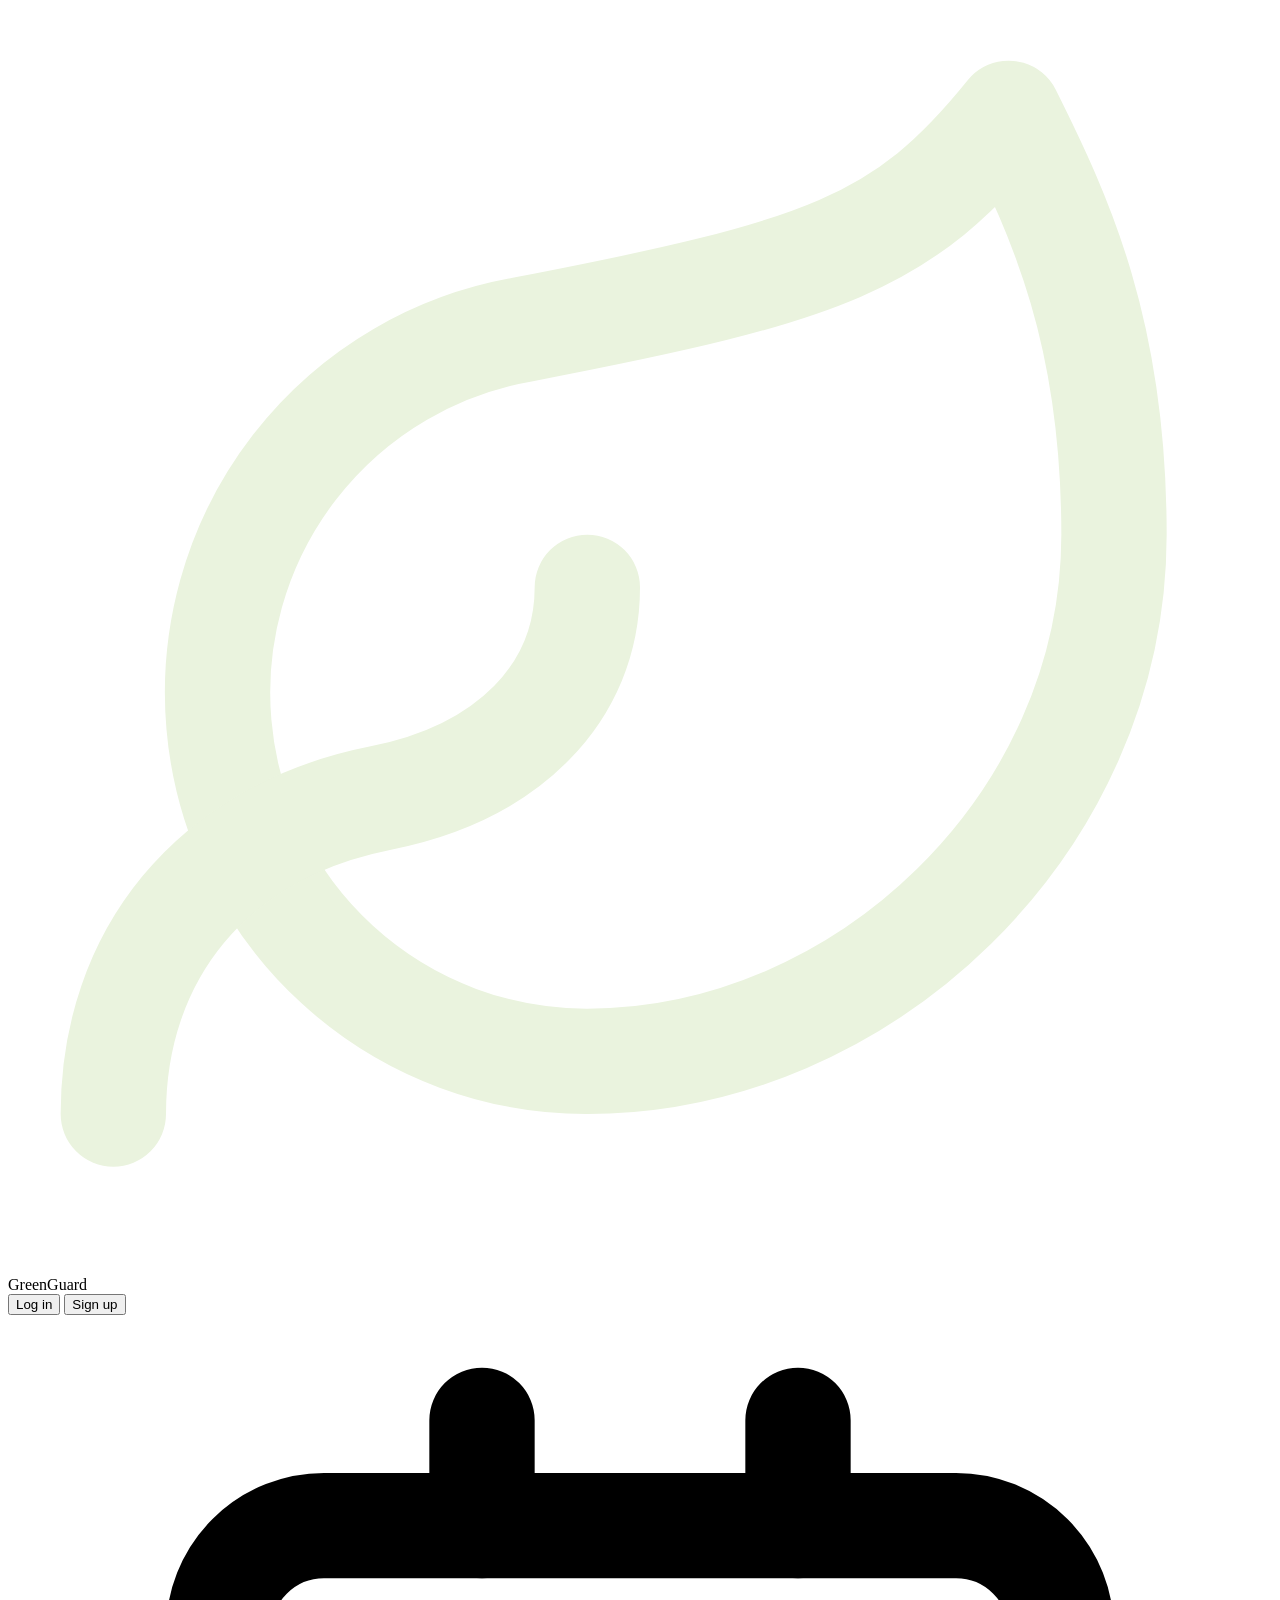
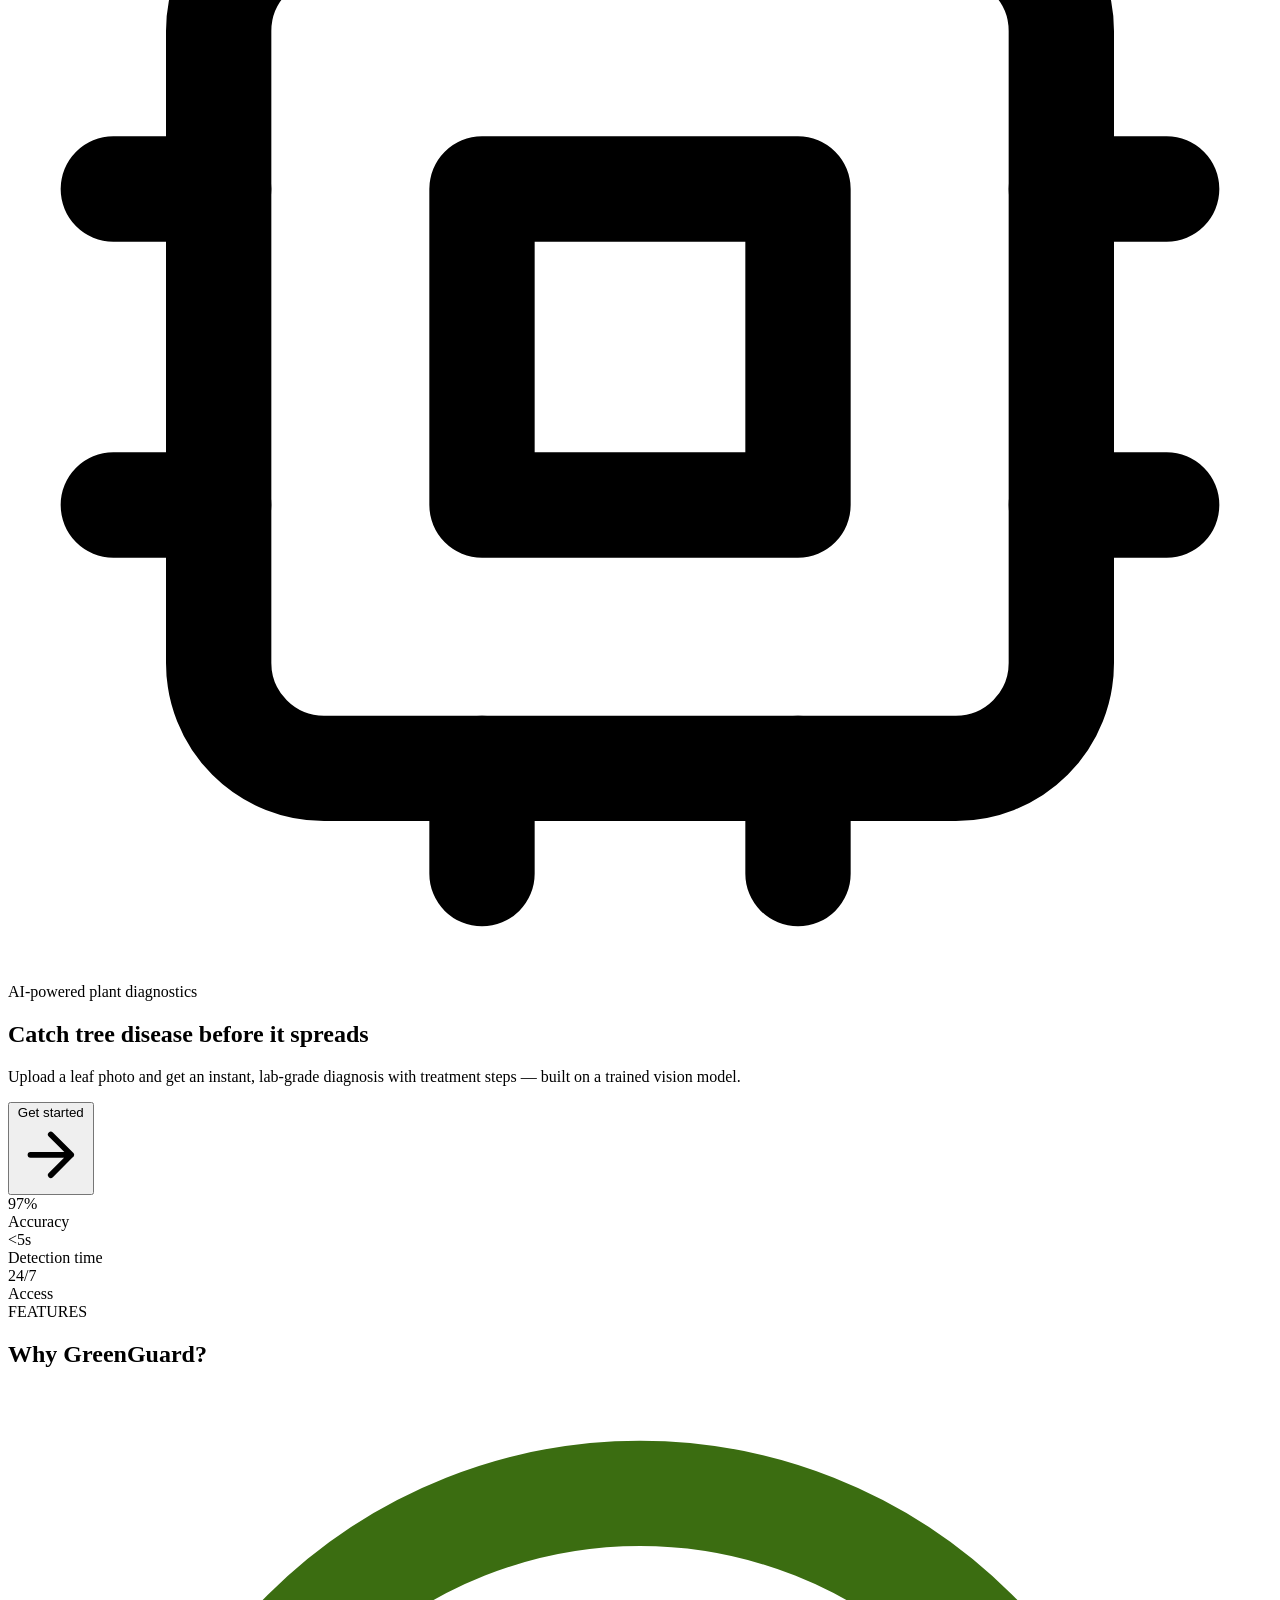
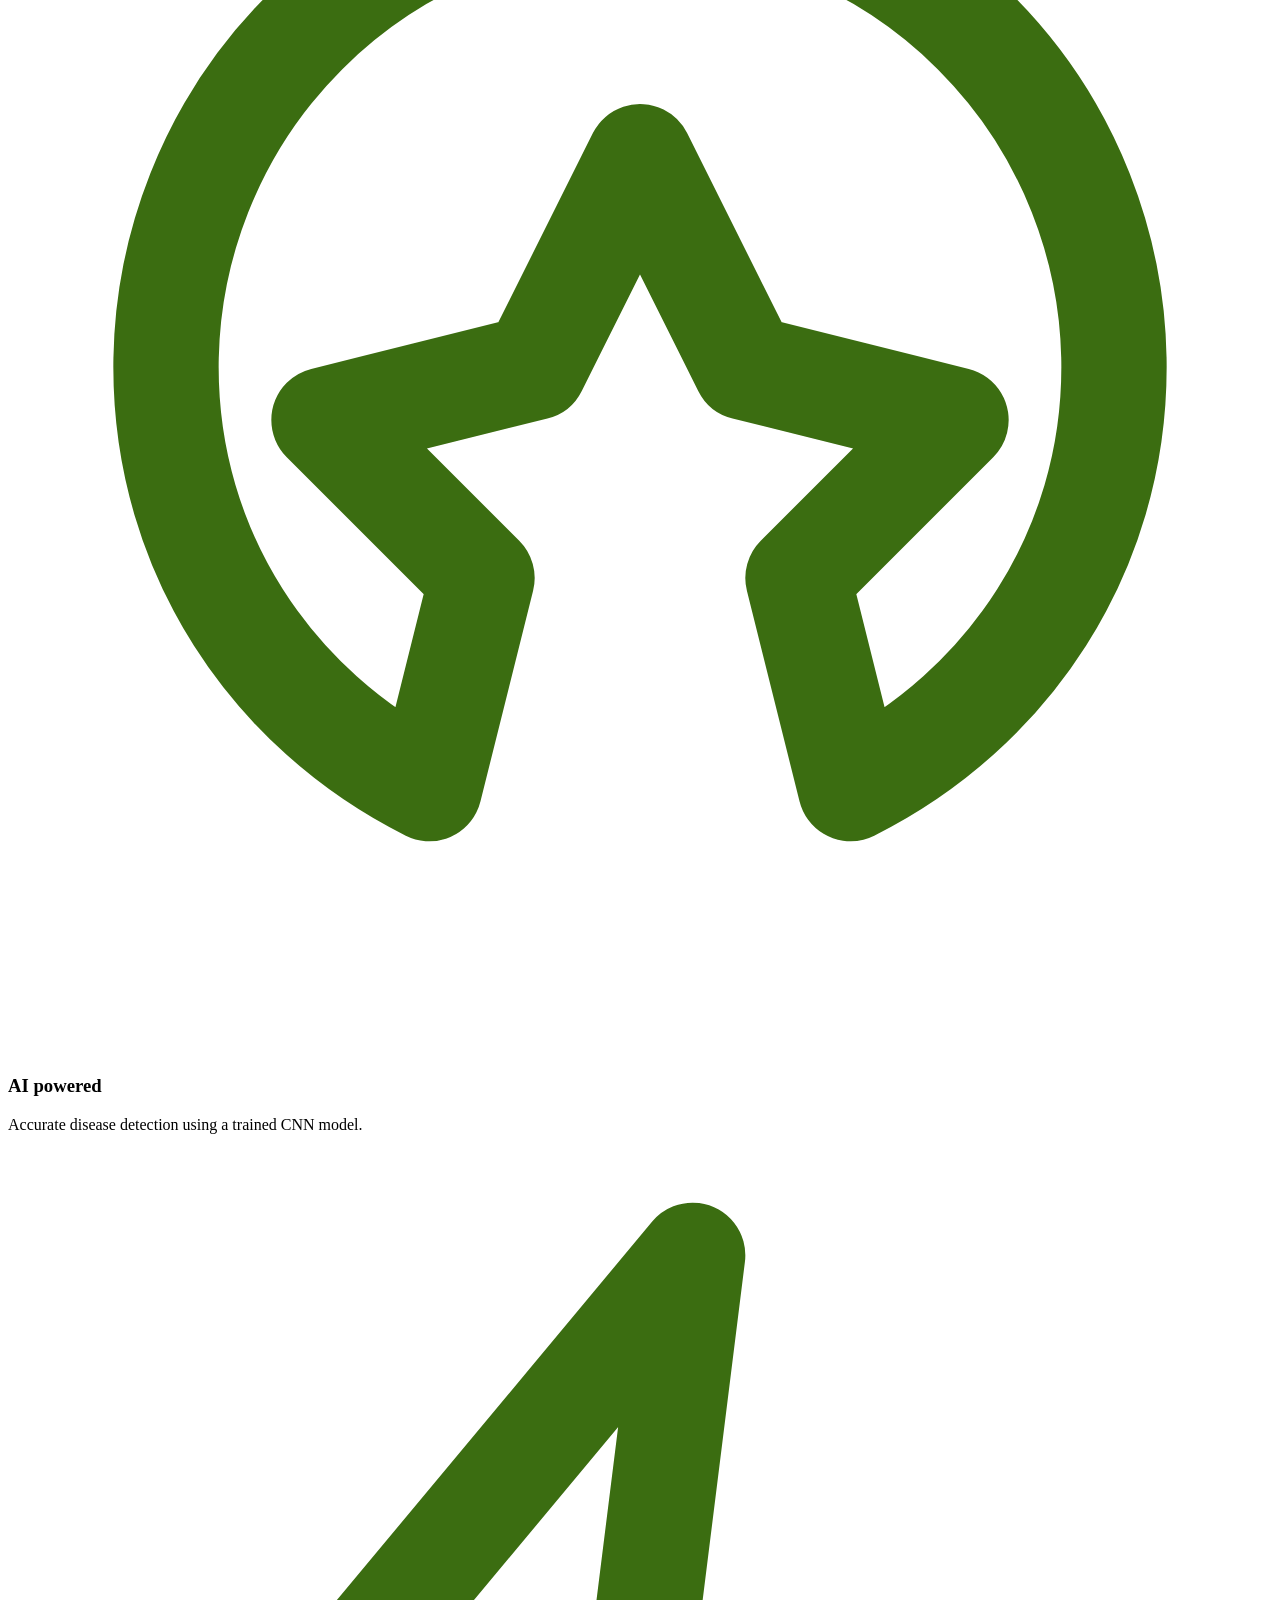
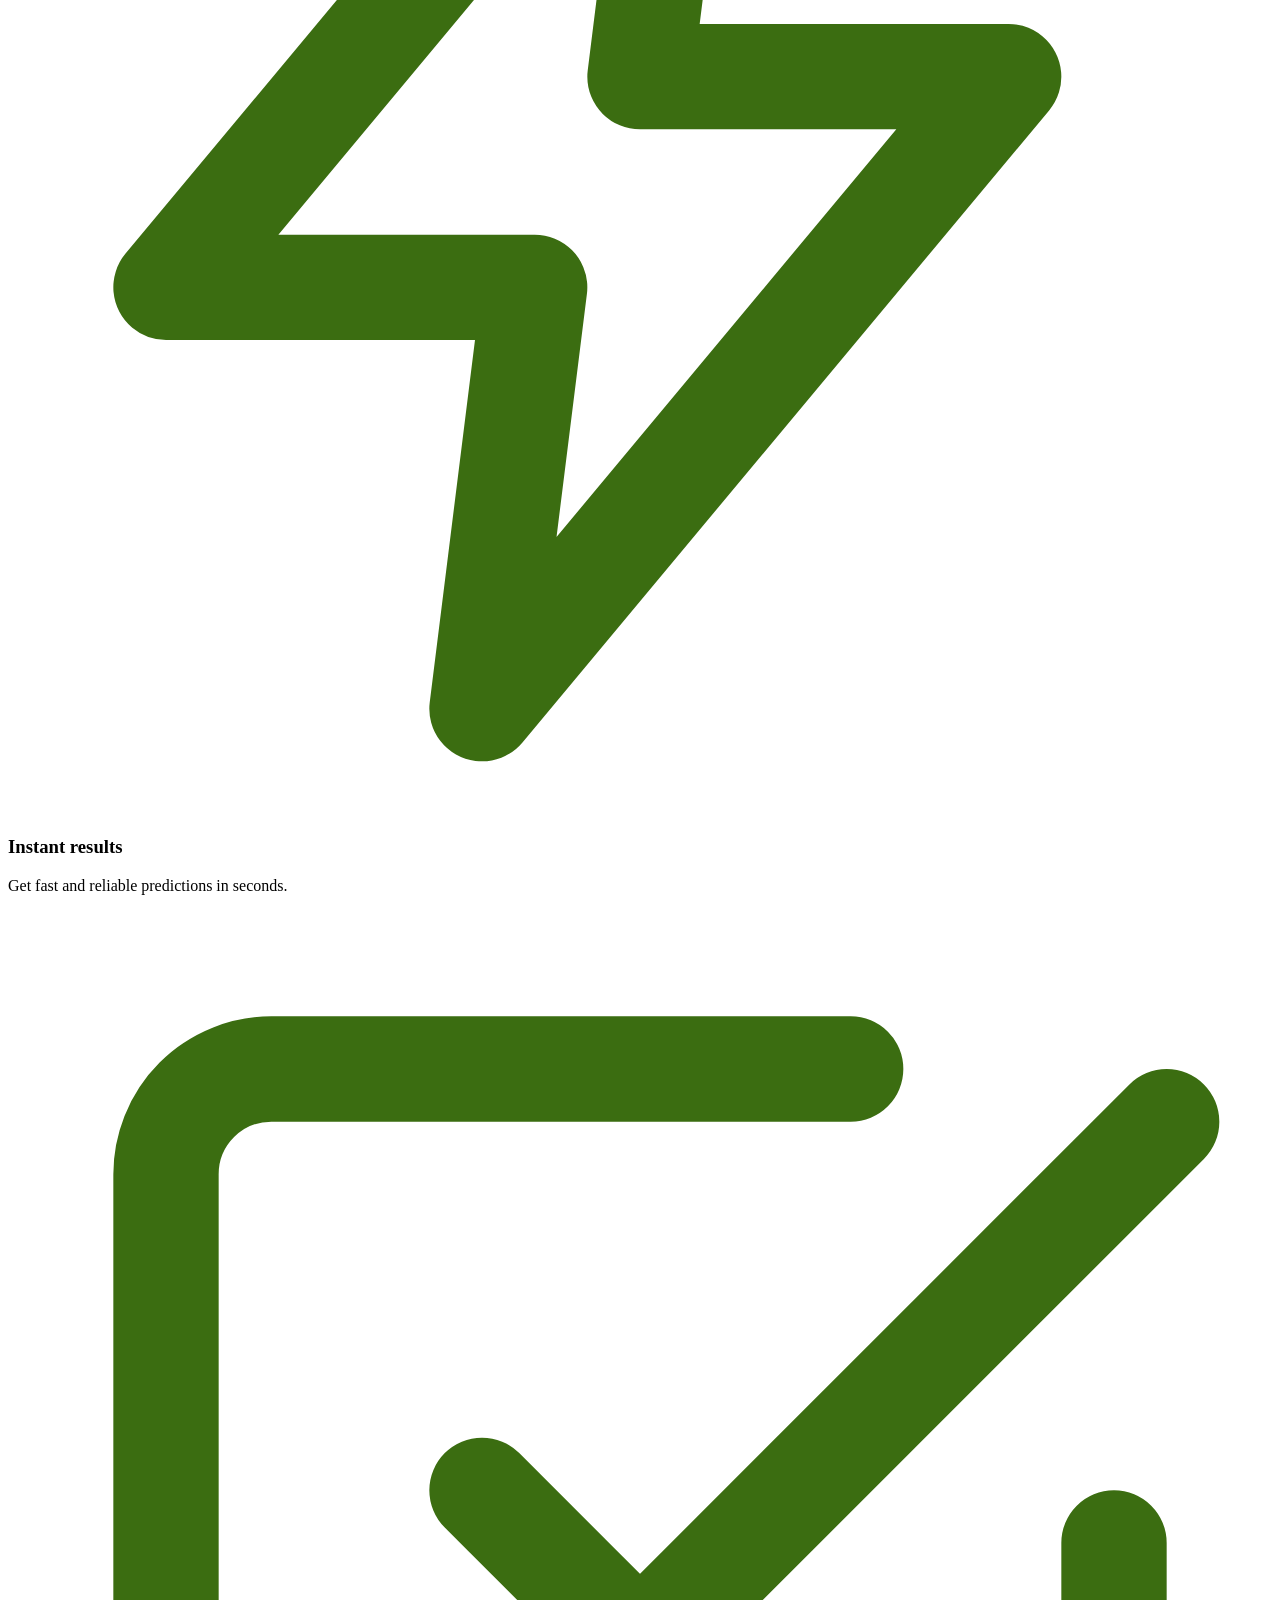
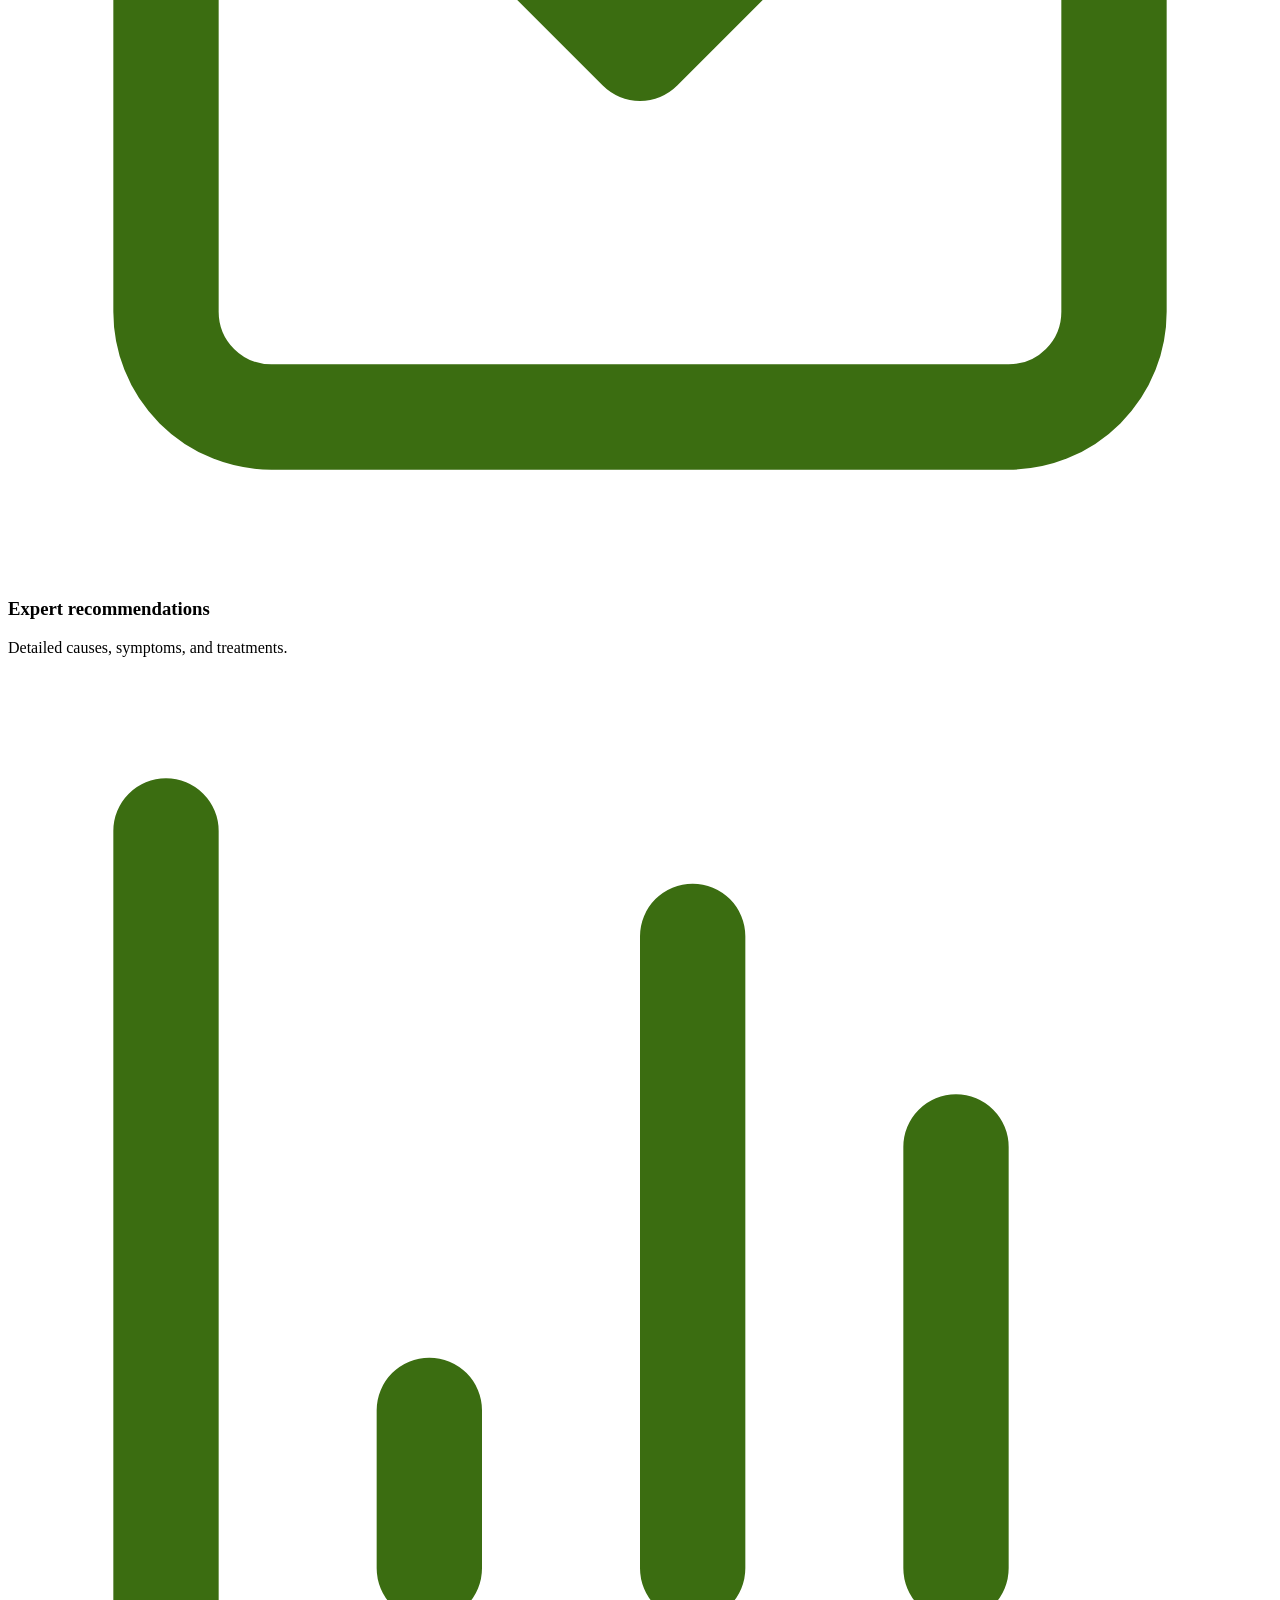
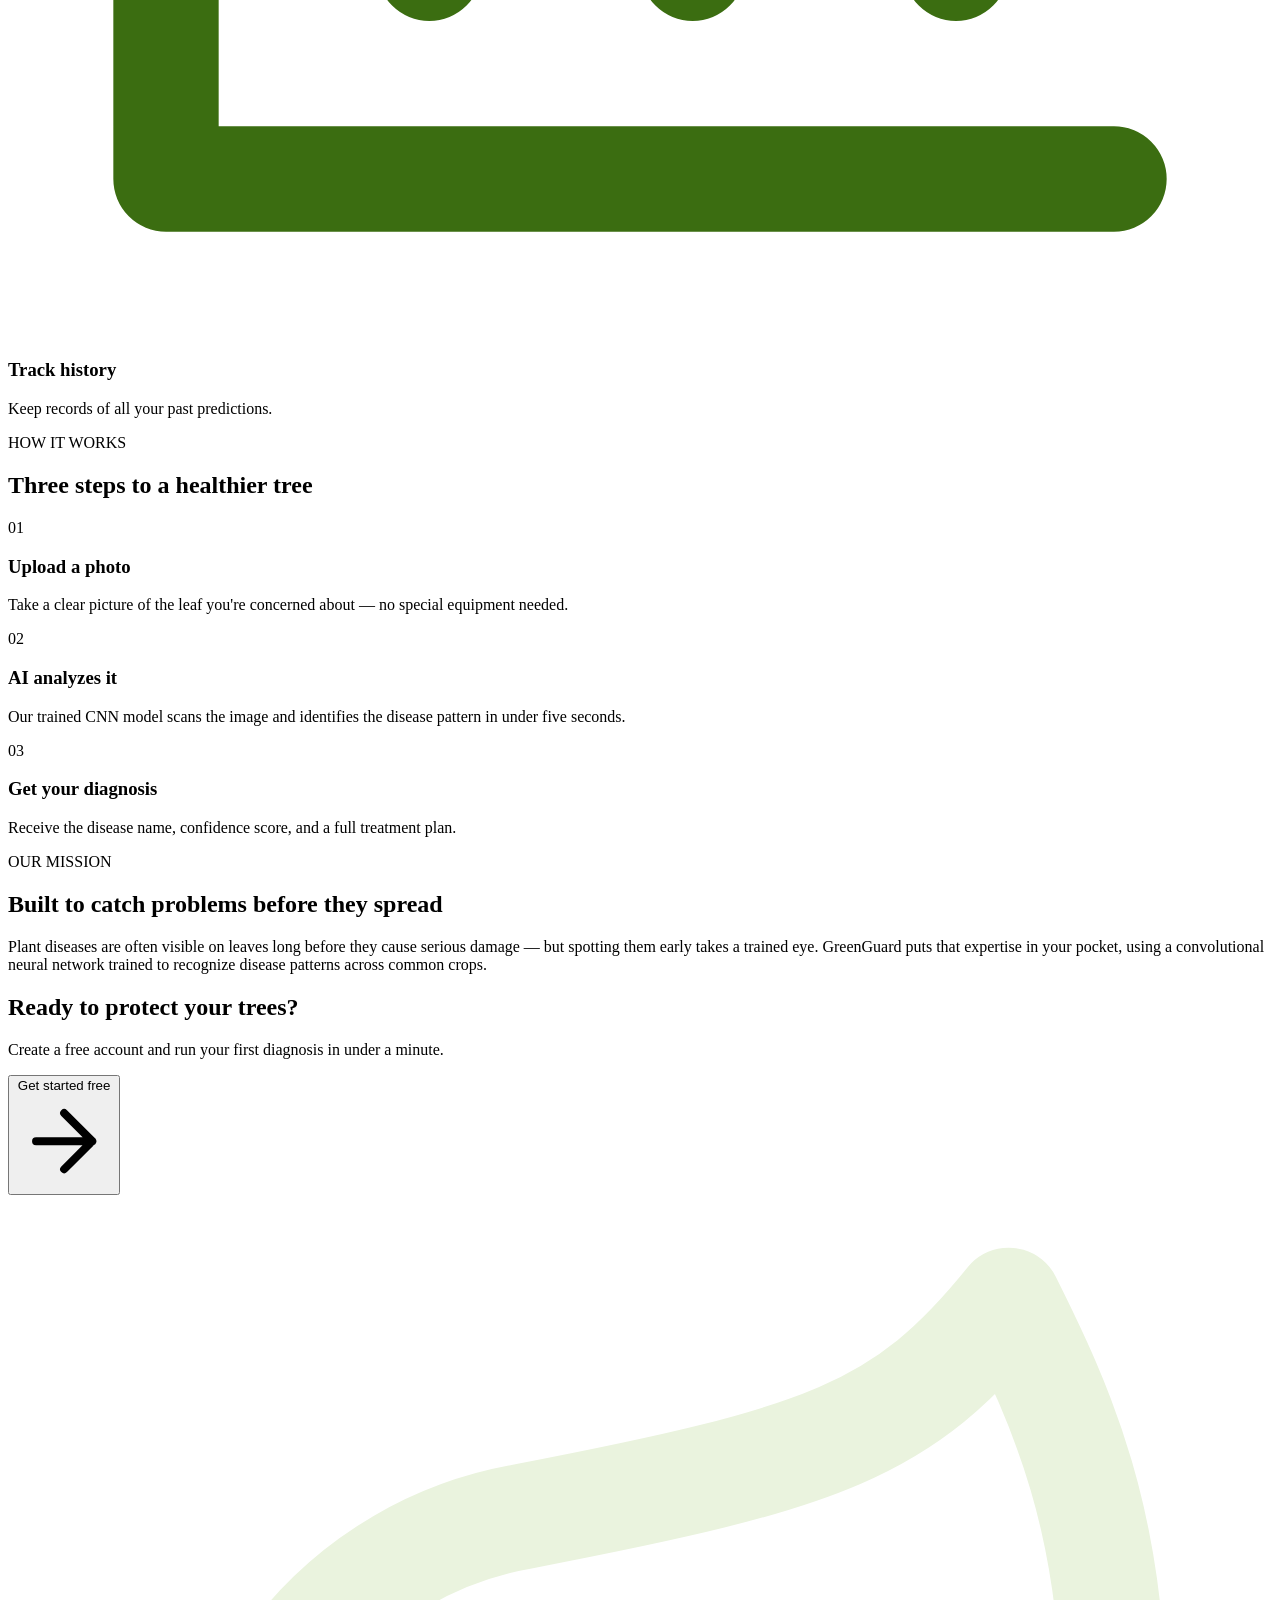
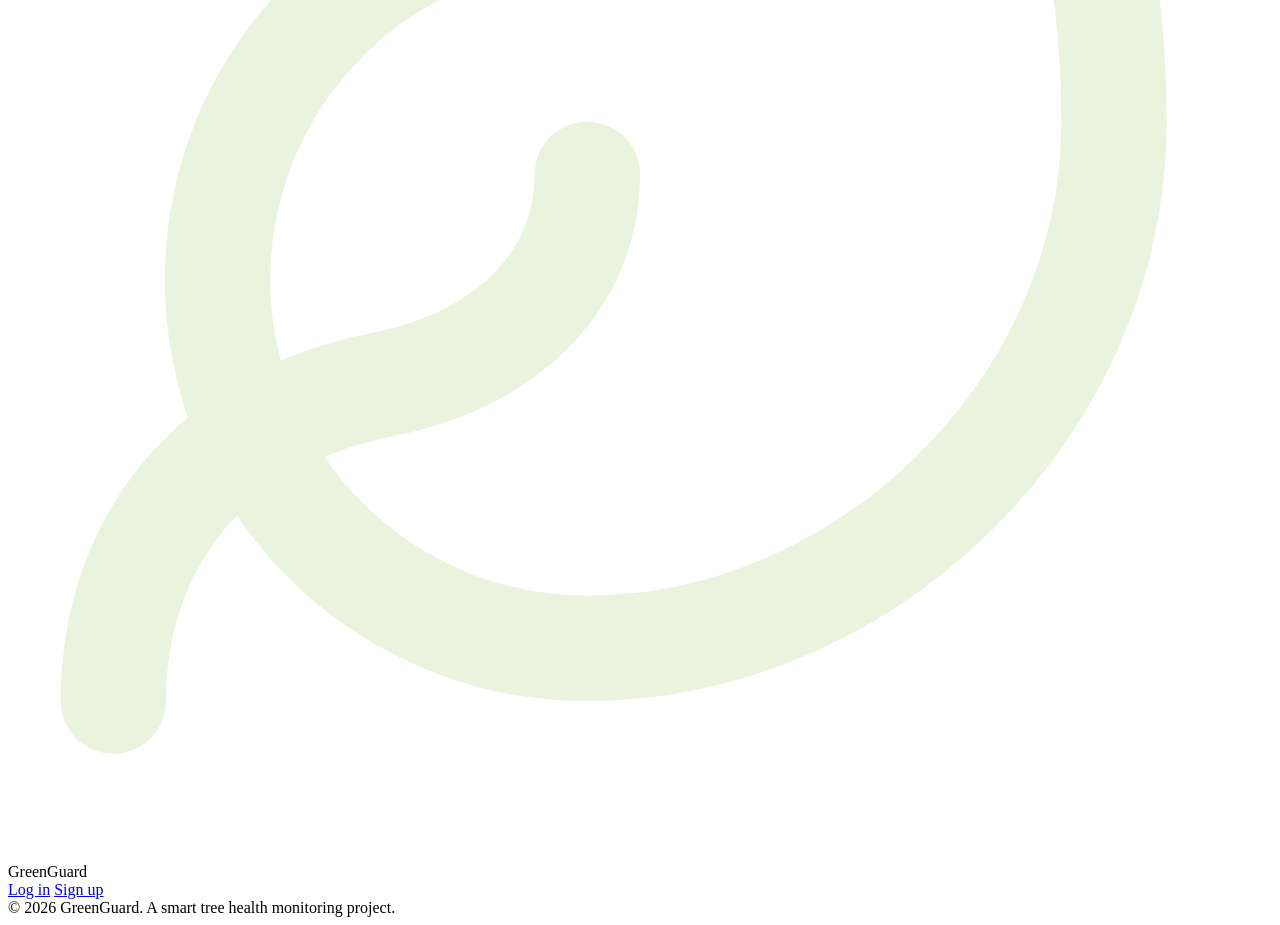
==== commit 8e2955c3: "rebuild landing page with reliable system fonts" ====
--- a/templates/index.html
+++ b/templates/index.html
@@ -3,9 +3,6 @@
 <head>
 <meta charset="UTF-8">
 <title>GreenGuard - Smart Tree Health Monitoring</title>
-<link rel="preconnect" href="https://fonts.googleapis.com">
-<link rel="preconnect" href="https://fonts.gstatic.com" crossorigin>
-<link href="https://fonts.googleapis.com/css2?family=Inter:wght@400;500;600;700&display=swap" rel="stylesheet">
 <link rel="stylesheet" href="{{ url_for('static', filename='css/landing.css') }}">
 <link rel="icon" href="data:image/svg+xml,<svg xmlns=%22http://www.w3.org/2000/svg%22 viewBox=%220 0 100 100%22><text y=%22.9em%22 font-size=%2290%22>🌿</text></svg>">
 </head>
@@ -97,7 +94,7 @@
       <div class="how-step">
         <div class="how-num">01</div>
         <h3>Upload a photo</h3>
-        <p>Take a clear picture of the leaf you're concerned about and upload it — no special equipment needed.</p>
+        <p>Take a clear picture of the leaf you're concerned about — no special equipment needed.</p>
       </div>
       <div class="how-step">
         <div class="how-num">02</div>
@@ -107,7 +104,7 @@
       <div class="how-step">
         <div class="how-num">03</div>
         <h3>Get your diagnosis</h3>
-        <p>Receive the disease name, confidence score, and a full treatment plan — causes, symptoms, and cure.</p>
+        <p>Receive the disease name, confidence score, and a full treatment plan.</p>
       </div>
     </div>
   </section>
@@ -116,7 +113,7 @@
     <div class="about-inner">
       <div class="section-eyebrow">OUR MISSION</div>
       <h2>Built to catch problems before they spread</h2>
-      <p>Plant diseases are often visible on leaves long before they cause serious damage — but spotting them early takes a trained eye. GreenGuard puts that expertise in your pocket, using a convolutional neural network trained to recognize disease patterns across common crops, so you can act early and protect your trees.</p>
+      <p>Plant diseases are often visible on leaves long before they cause serious damage — but spotting them early takes a trained eye. GreenGuard puts that expertise in your pocket, using a convolutional neural network trained to recognize disease patterns across common crops.</p>
     </div>
   </section>
 
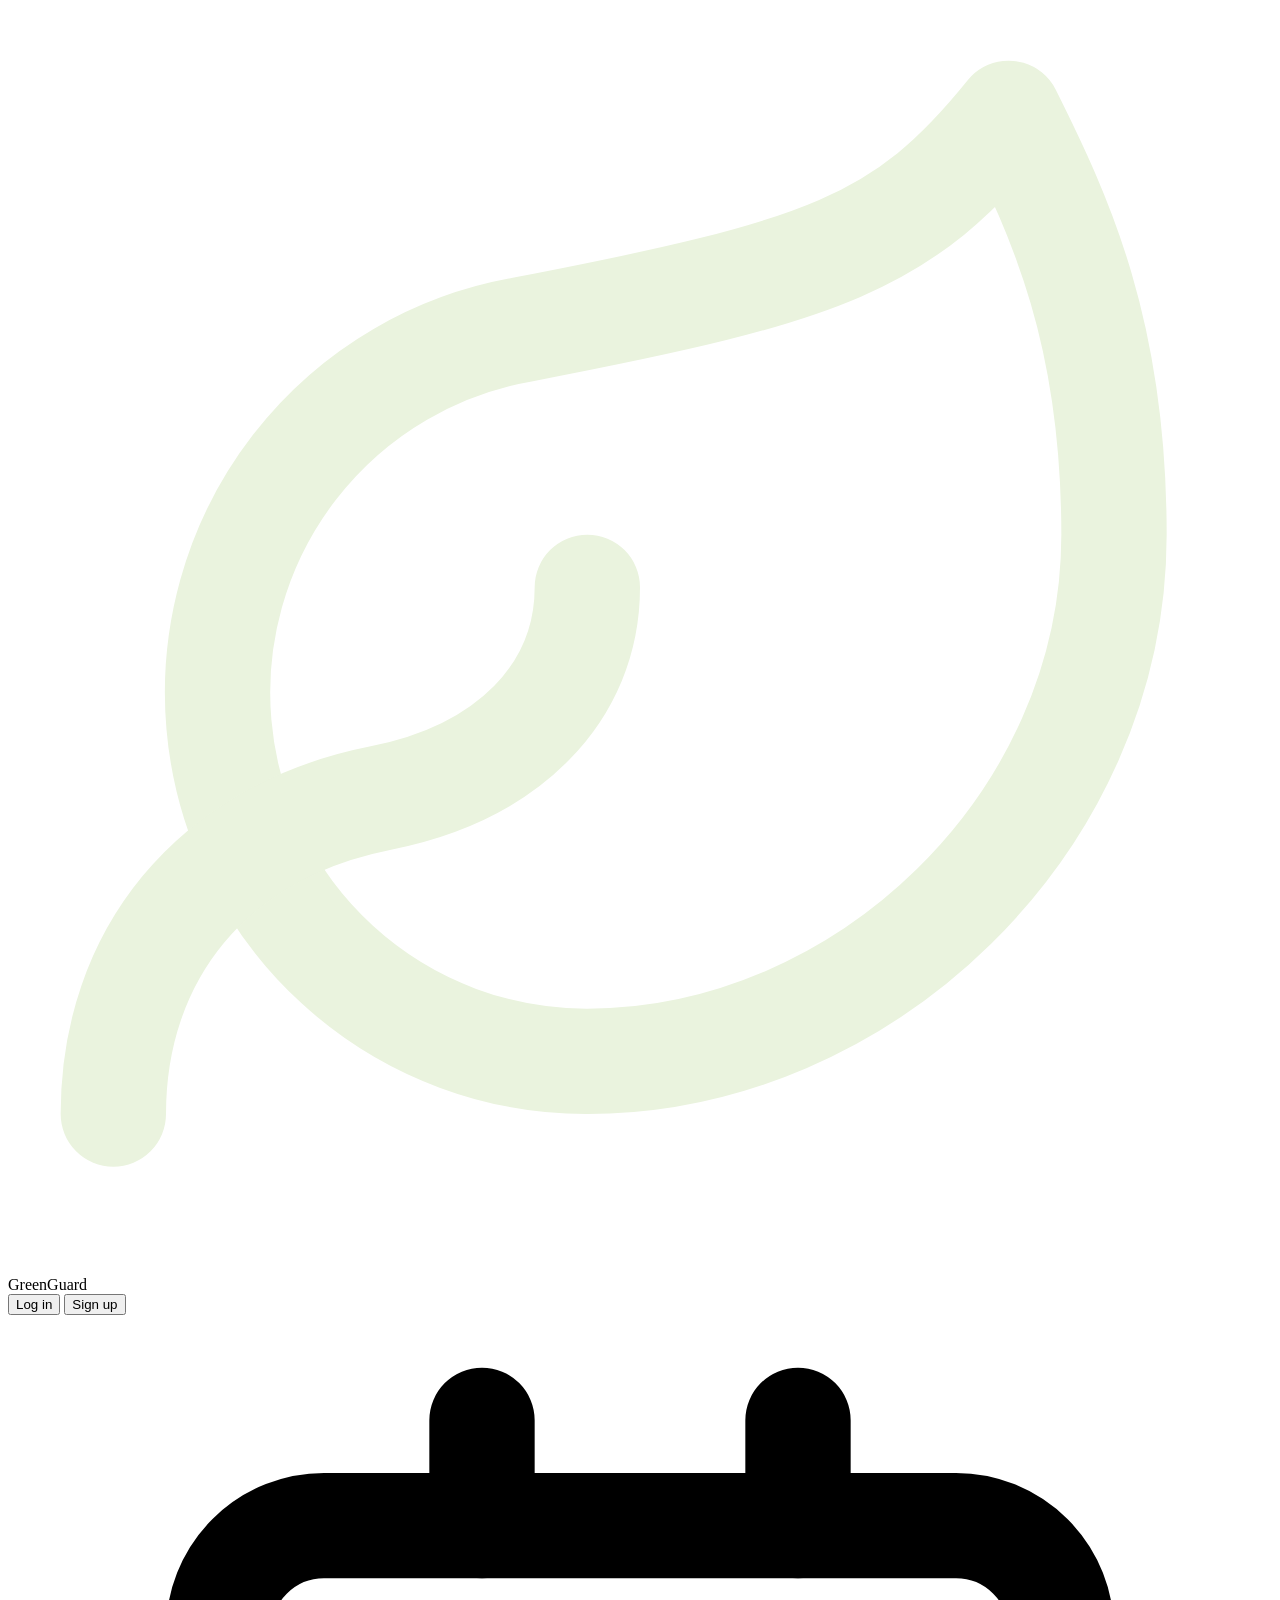
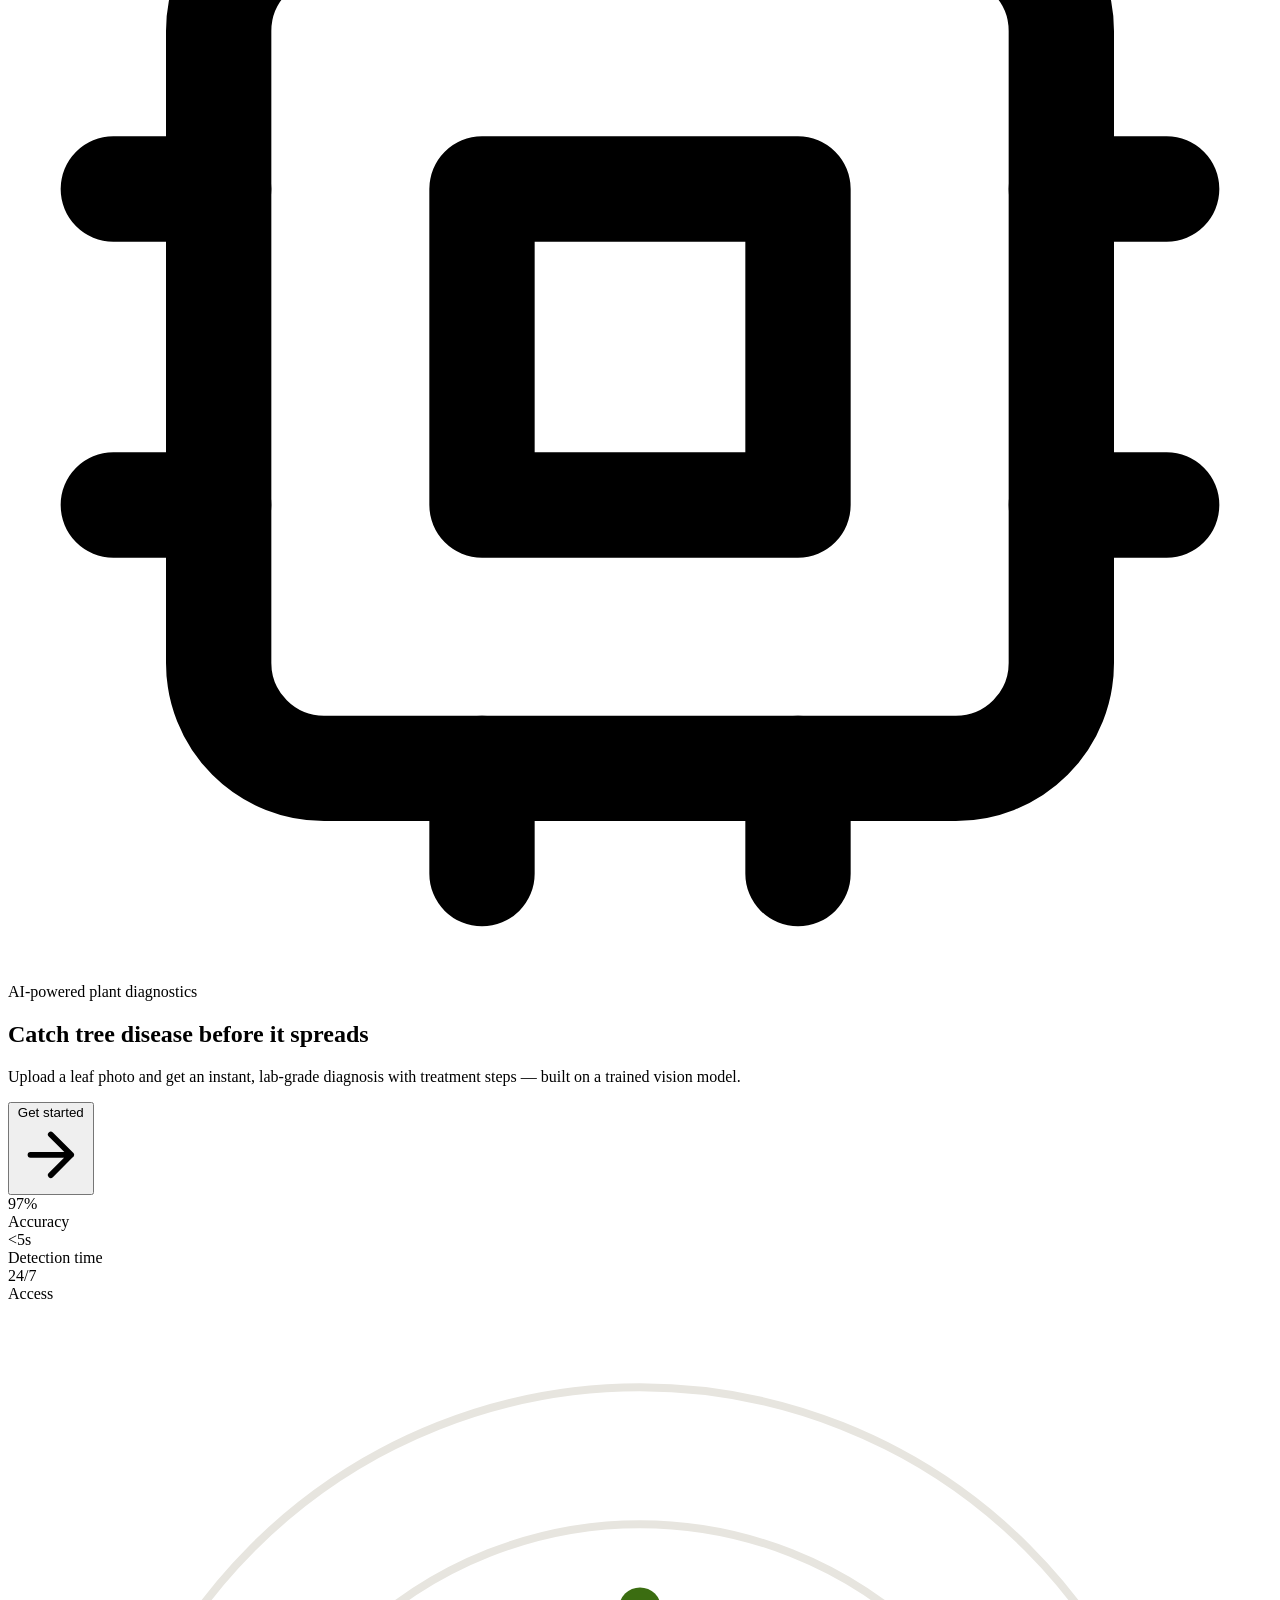
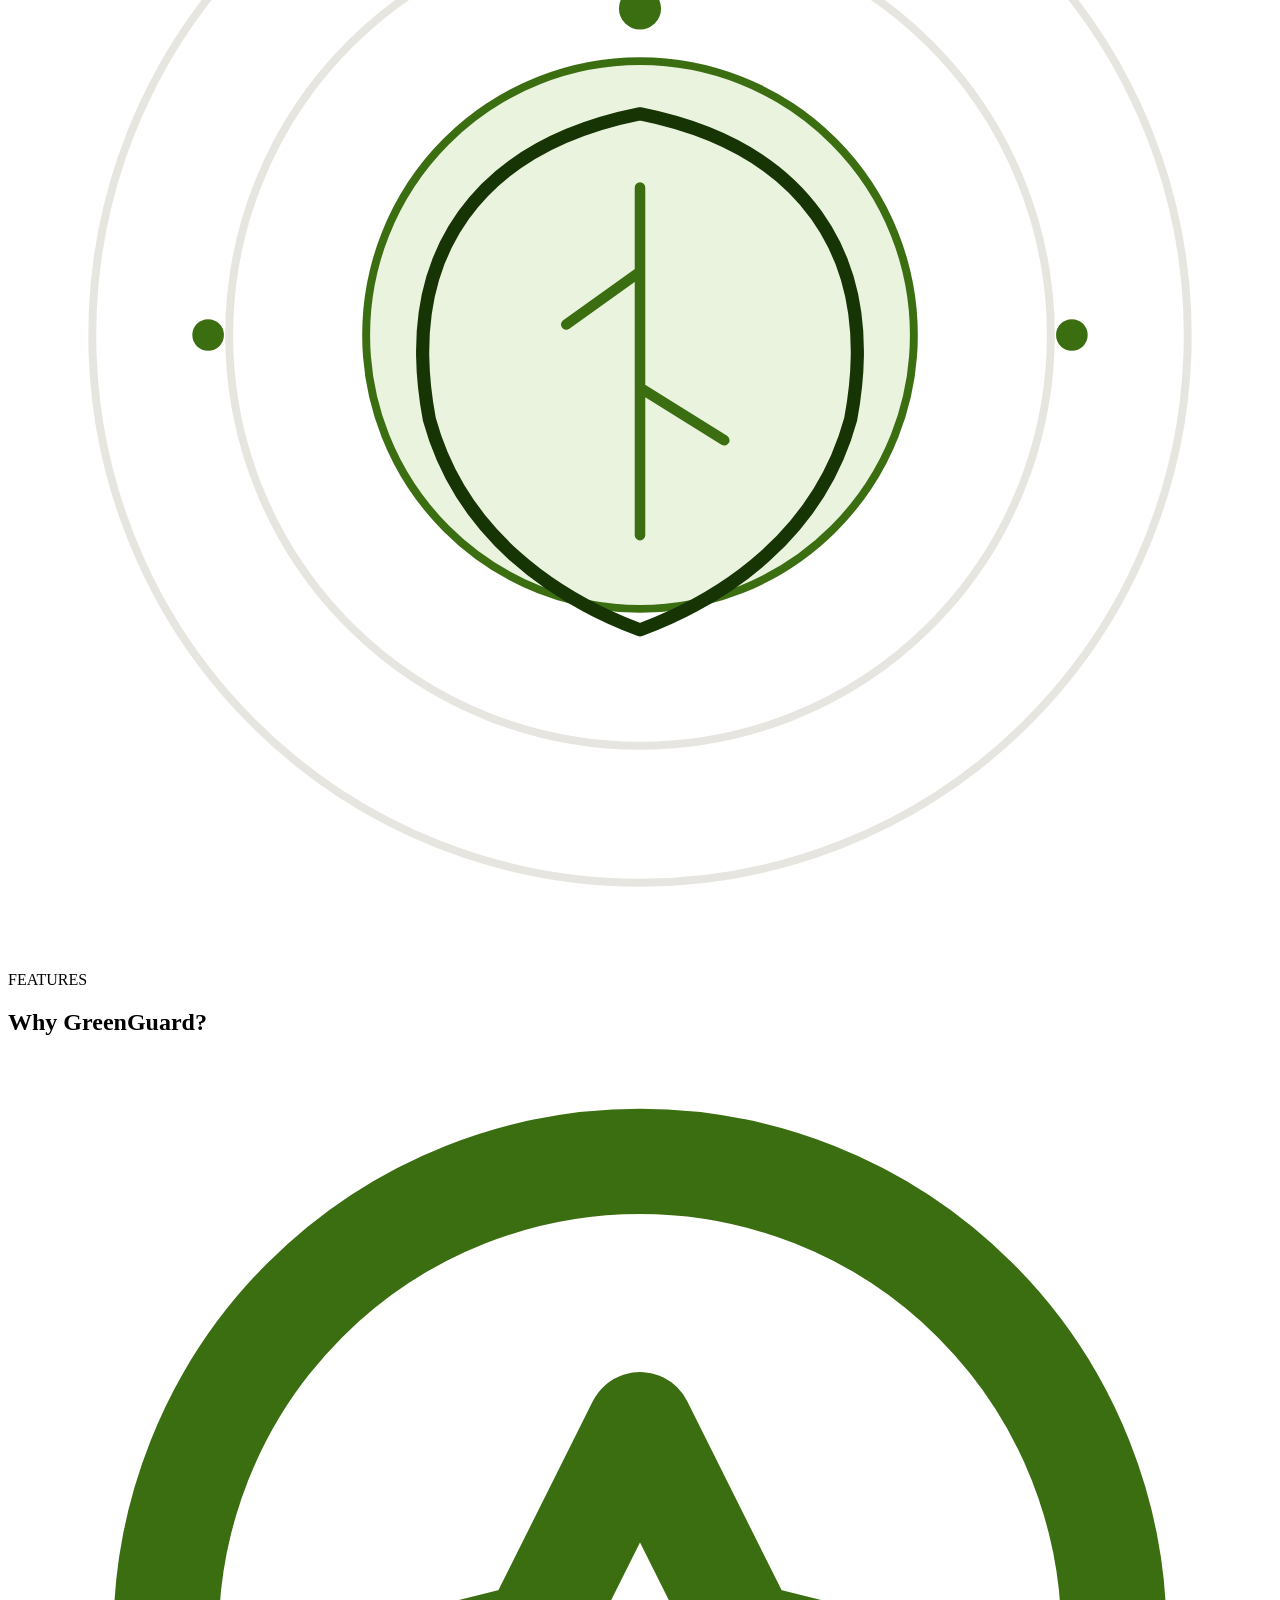
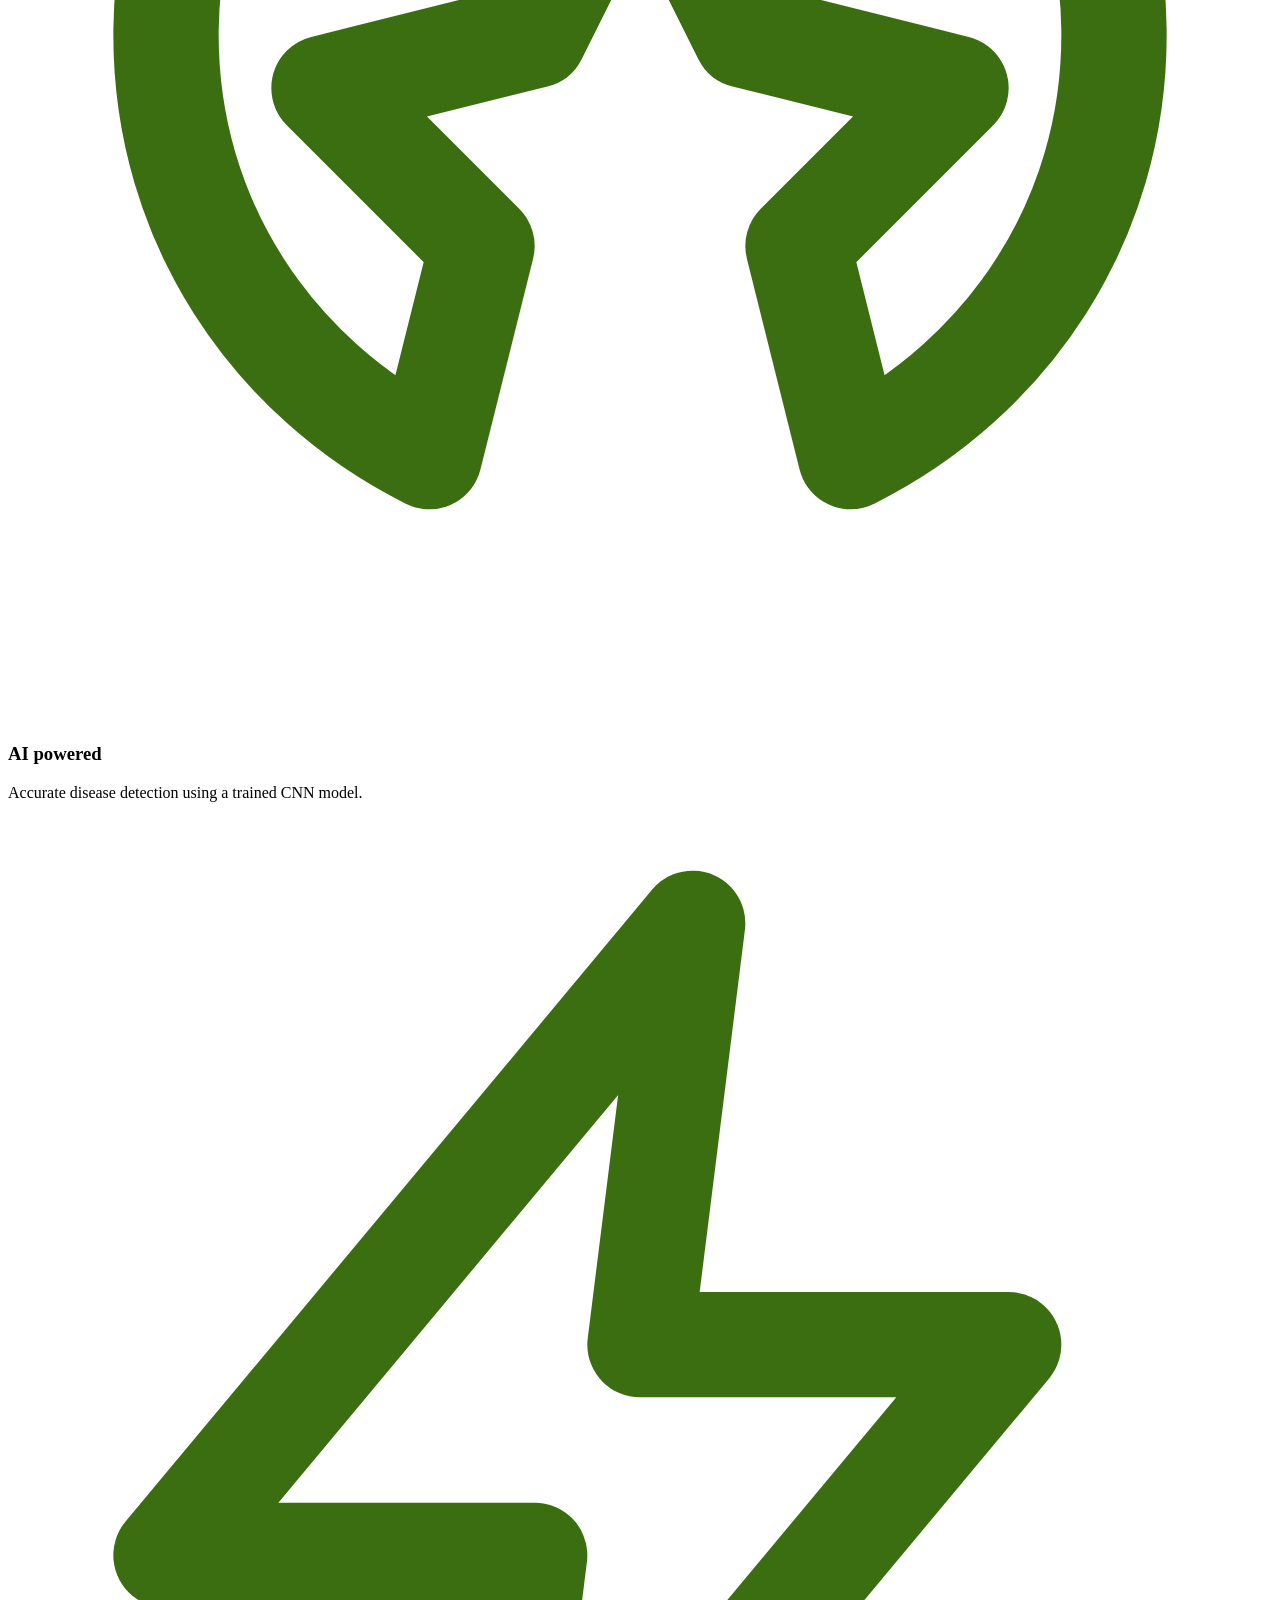
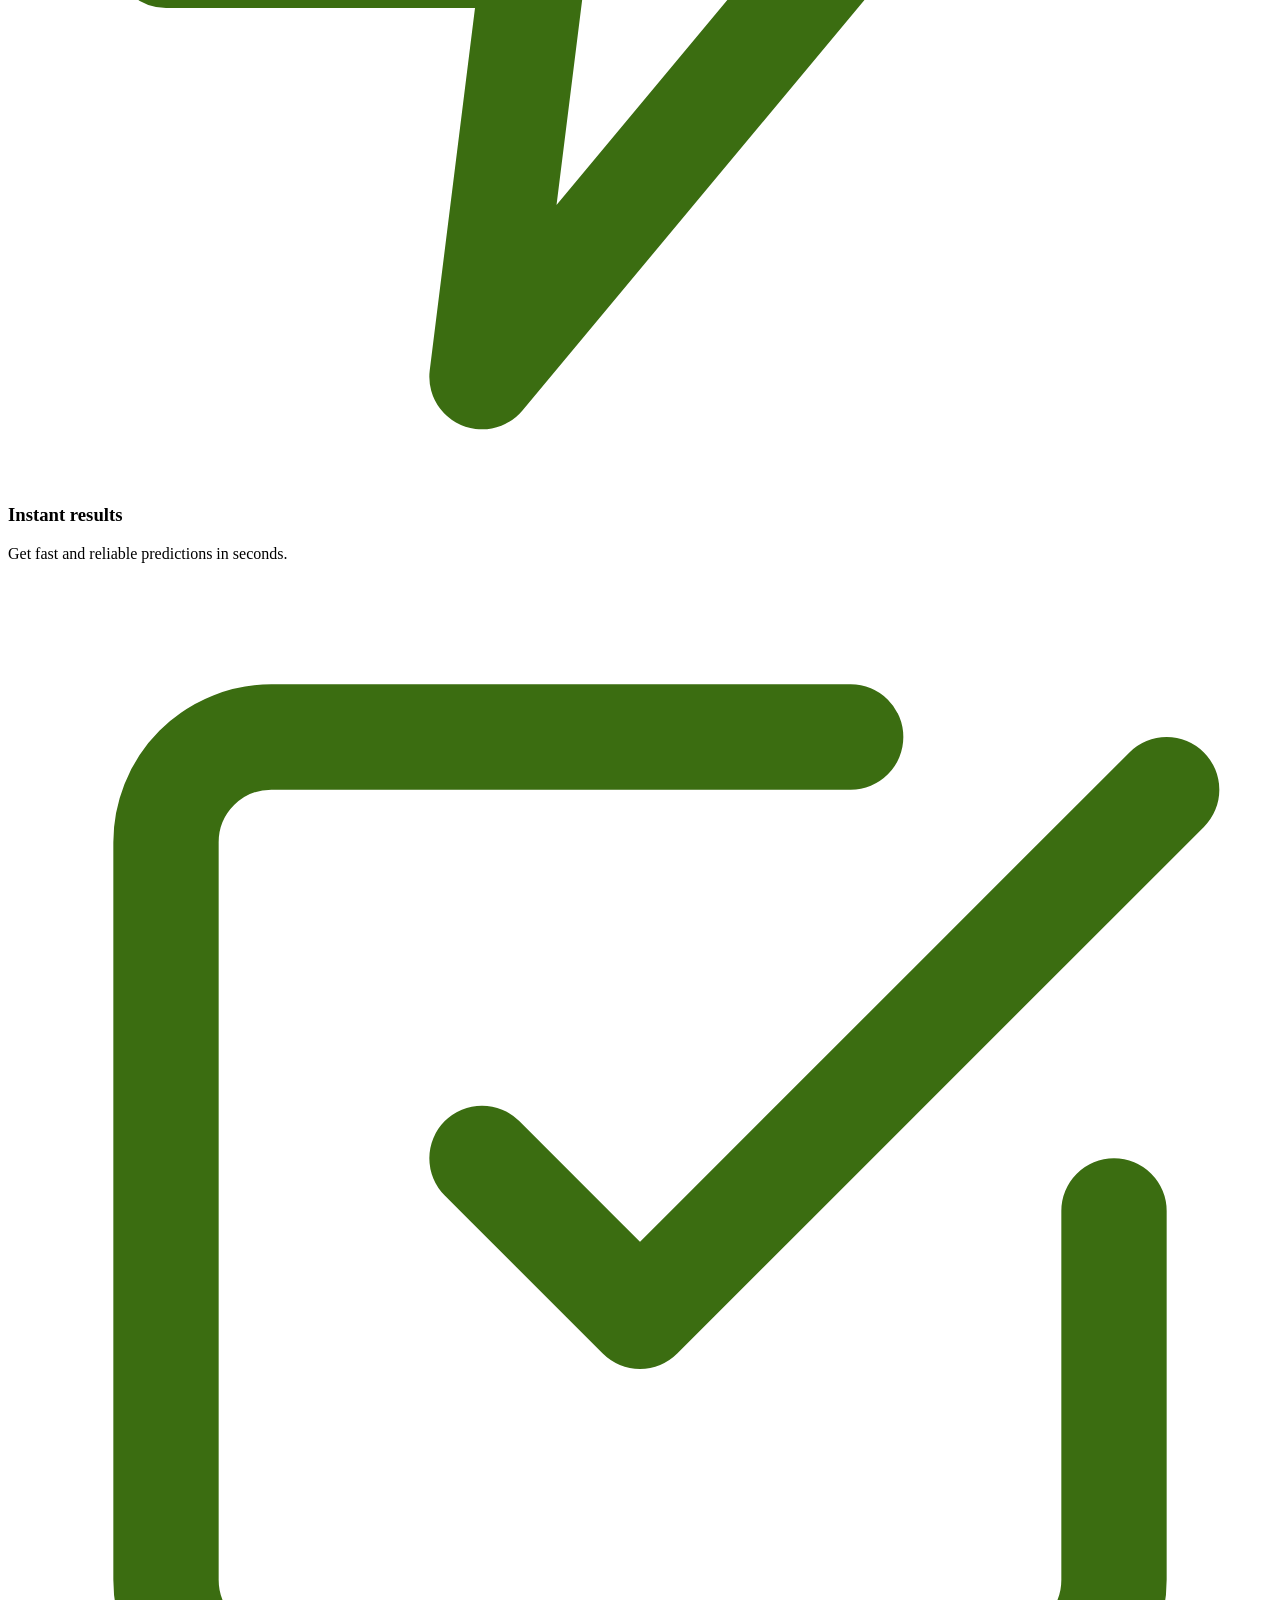
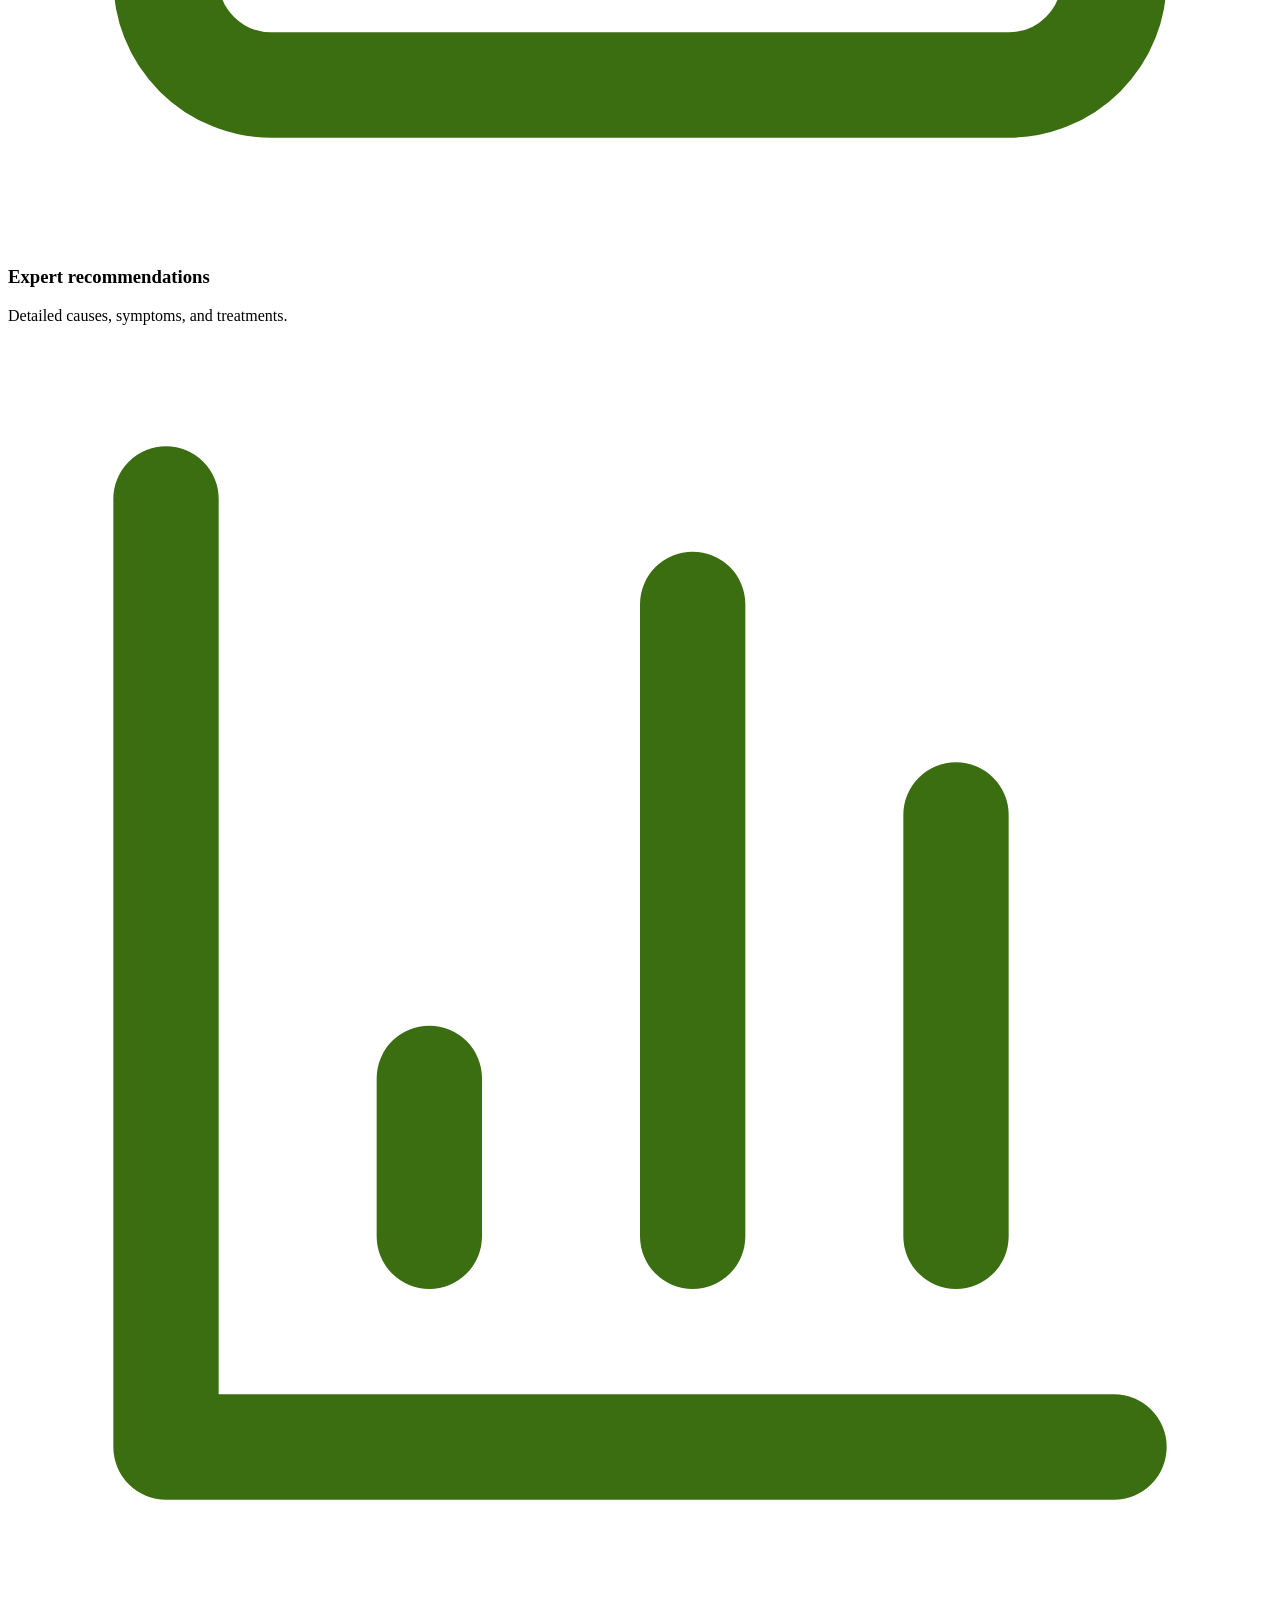
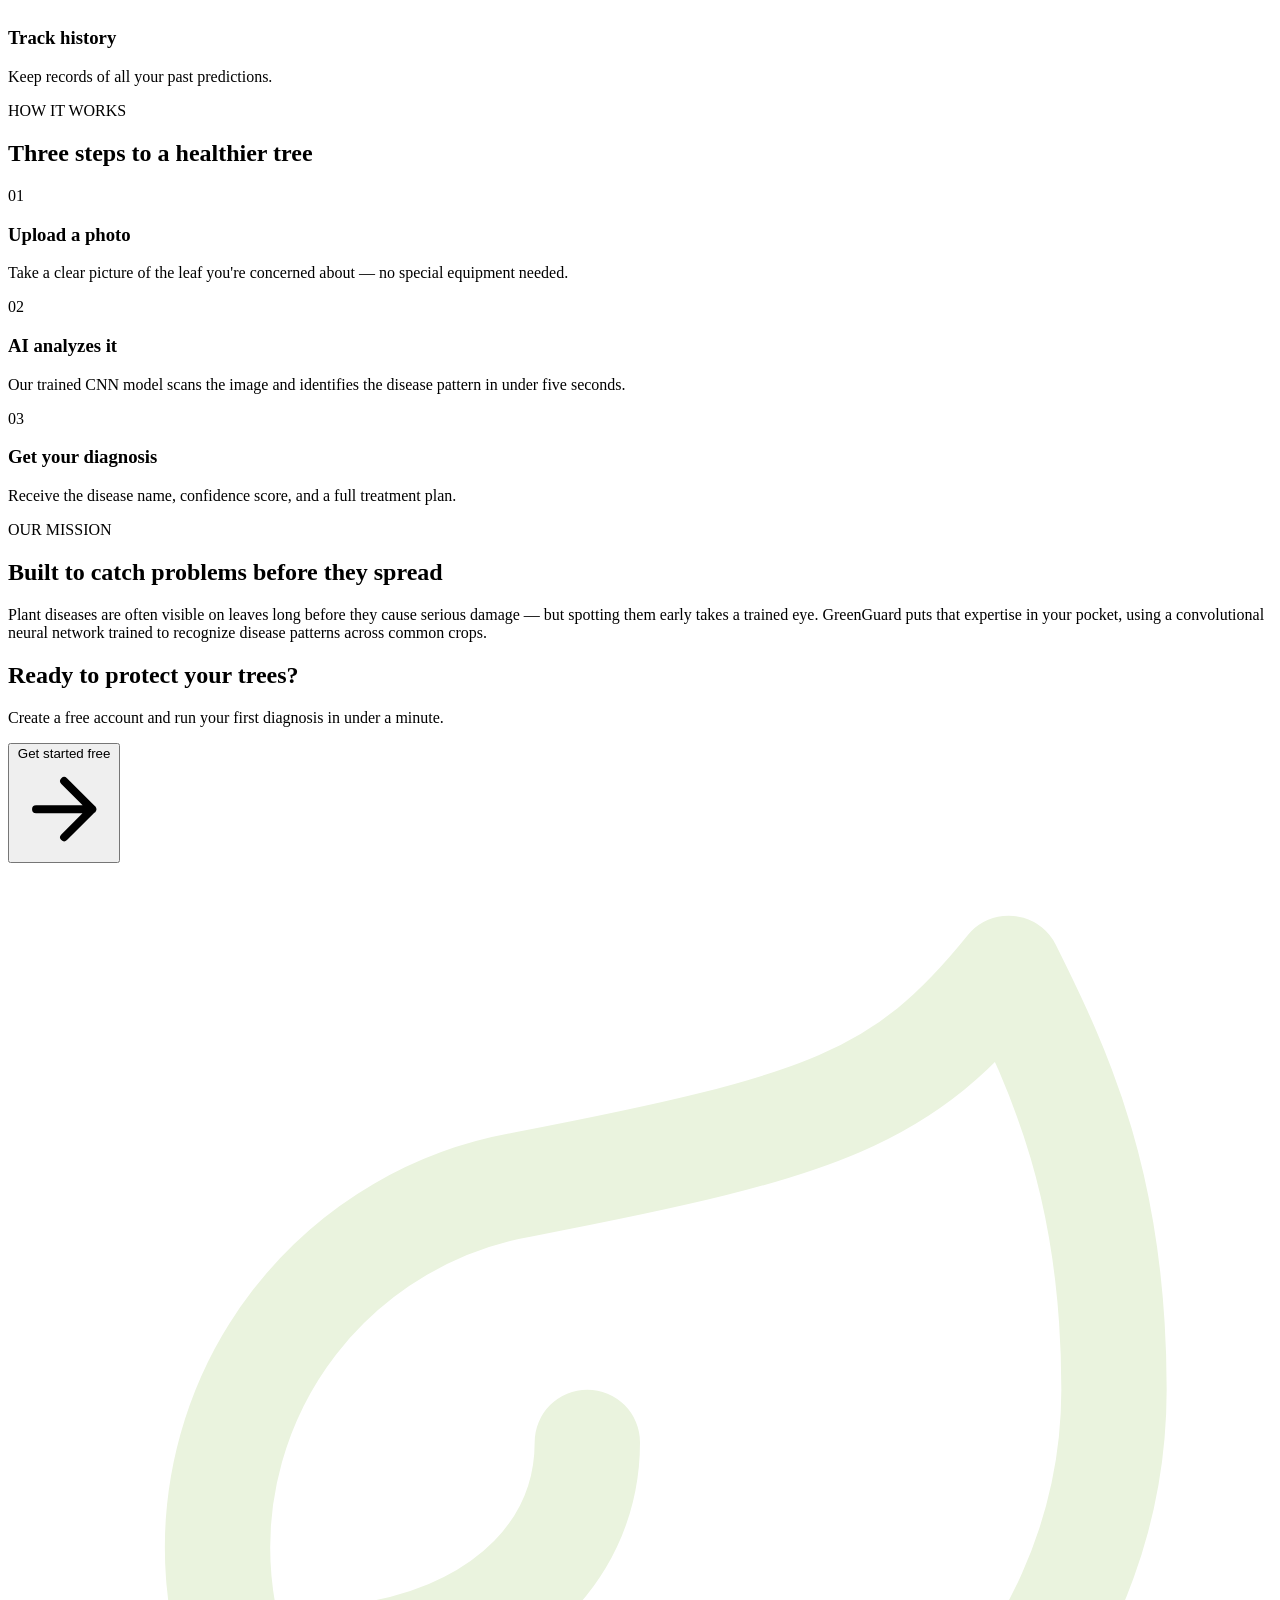
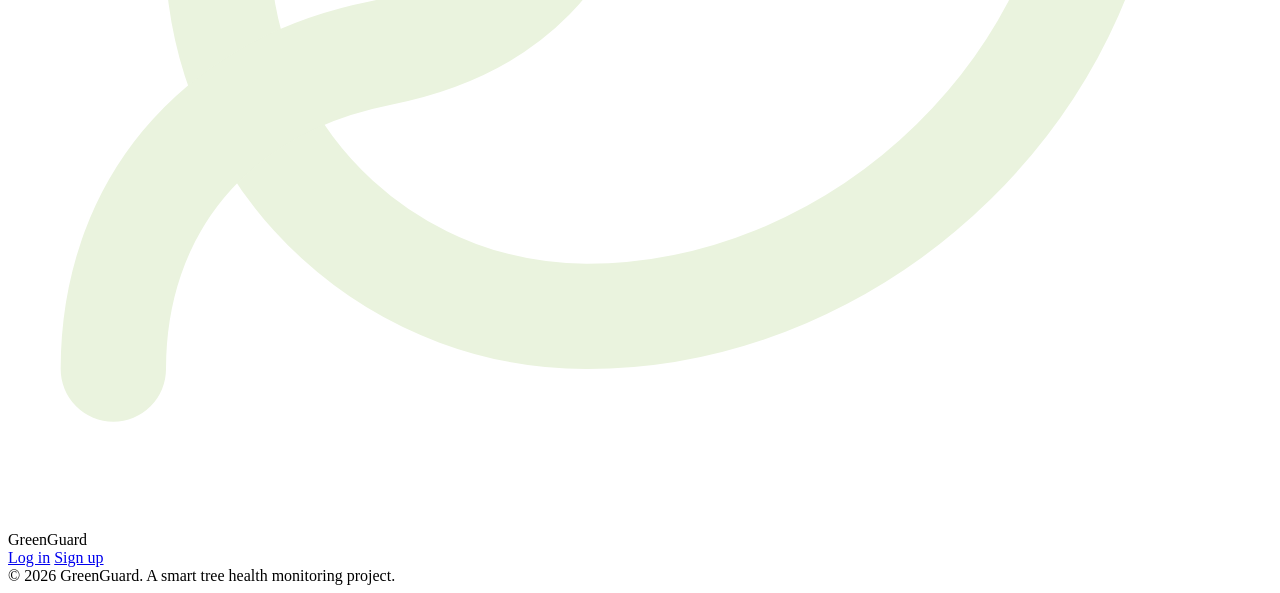
==== commit 4c8e1198: "fix missing hero wrapper divs" ====
--- a/templates/index.html
+++ b/templates/index.html
@@ -23,32 +23,47 @@
   </nav>
 
   <section class="landing-hero">
-    <div class="hero-eyebrow">
-      <svg viewBox="0 0 24 24" fill="none" stroke="currentColor" stroke-width="2" stroke-linecap="round" stroke-linejoin="round"><rect x="4" y="4" width="16" height="16" rx="2"/><rect x="9" y="9" width="6" height="6"/><path d="M9 2v2M15 2v2M9 20v2M15 20v2M2 9h2M2 15h2M20 9h2M20 15h2"/></svg>
-      AI-powered plant diagnostics
+    <div class="hero-text">
+      <div class="hero-eyebrow">
+        <svg viewBox="0 0 24 24" fill="none" stroke="currentColor" stroke-width="2" stroke-linecap="round" stroke-linejoin="round"><rect x="4" y="4" width="16" height="16" rx="2"/><rect x="9" y="9" width="6" height="6"/><path d="M9 2v2M15 2v2M9 20v2M15 20v2M2 9h2M2 15h2M20 9h2M20 15h2"/></svg>
+        AI-powered plant diagnostics
+      </div>
+      <h1>Catch tree disease <span>before it spreads</span></h1>
+      <p>Upload a leaf photo and get an instant, lab-grade diagnosis with treatment steps — built on a trained vision model.</p>
+      <a href="/signup">
+        <button class="btn-primary">
+          Get started
+          <svg viewBox="0 0 24 24" fill="none" stroke="currentColor" stroke-width="2" stroke-linecap="round" stroke-linejoin="round"><path d="M5 12h14M12 5l7 7-7 7"/></svg>
+        </button>
+      </a>
+
+      <div class="hero-stats">
+        <div class="hero-stat">
+          <div class="hero-stat-num">97%</div>
+          <div class="hero-stat-label">Accuracy</div>
+        </div>
+        <div class="hero-stat">
+          <div class="hero-stat-num">&lt;5s</div>
+          <div class="hero-stat-label">Detection time</div>
+        </div>
+        <div class="hero-stat">
+          <div class="hero-stat-num">24/7</div>
+          <div class="hero-stat-label">Access</div>
+        </div>
+      </div>
     </div>
-    <h1>Catch tree disease <span>before it spreads</span></h1>
-    <p>Upload a leaf photo and get an instant, lab-grade diagnosis with treatment steps — built on a trained vision model.</p>
-    <a href="/signup">
-      <button class="btn-primary">
-        Get started
-        <svg viewBox="0 0 24 24" fill="none" stroke="currentColor" stroke-width="2" stroke-linecap="round" stroke-linejoin="round"><path d="M5 12h14M12 5l7 7-7 7"/></svg>
-      </button>
-    </a>
 
-    <div class="hero-stats">
-      <div class="hero-stat">
-        <div class="hero-stat-num">97%</div>
-        <div class="hero-stat-label">Accuracy</div>
-      </div>
-      <div class="hero-stat">
-        <div class="hero-stat-num">&lt;5s</div>
-        <div class="hero-stat-label">Detection time</div>
-      </div>
-      <div class="hero-stat">
-        <div class="hero-stat-num">24/7</div>
-        <div class="hero-stat-label">Access</div>
-      </div>
+    <div class="hero-visual">
+      <svg viewBox="0 0 240 240" width="100%" height="100%">
+        <circle cx="120" cy="120" r="104" fill="none" stroke="#e7e5df" stroke-width="1.5"/>
+        <circle cx="120" cy="120" r="78" fill="none" stroke="#e7e5df" stroke-width="1.5"/>
+        <circle cx="120" cy="120" r="52" fill="#eaf3de" stroke="#3b6d11" stroke-width="1.5"/>
+        <path d="M120 78c-30 6-46 26-40 58 6 22 24 34 40 40 16-6 34-18 40-40 6-32-10-52-40-58Z" fill="none" stroke="#173404" stroke-width="2.5" stroke-linejoin="round"/>
+        <path d="M120 92v66M120 108l-14 10M120 130l16 10" stroke="#3b6d11" stroke-width="2" stroke-linecap="round"/>
+        <circle cx="120" cy="58" r="4" fill="#3b6d11"/>
+        <circle cx="202" cy="120" r="3" fill="#3b6d11"/>
+        <circle cx="38" cy="120" r="3" fill="#3b6d11"/>
+      </svg>
     </div>
   </section>
 
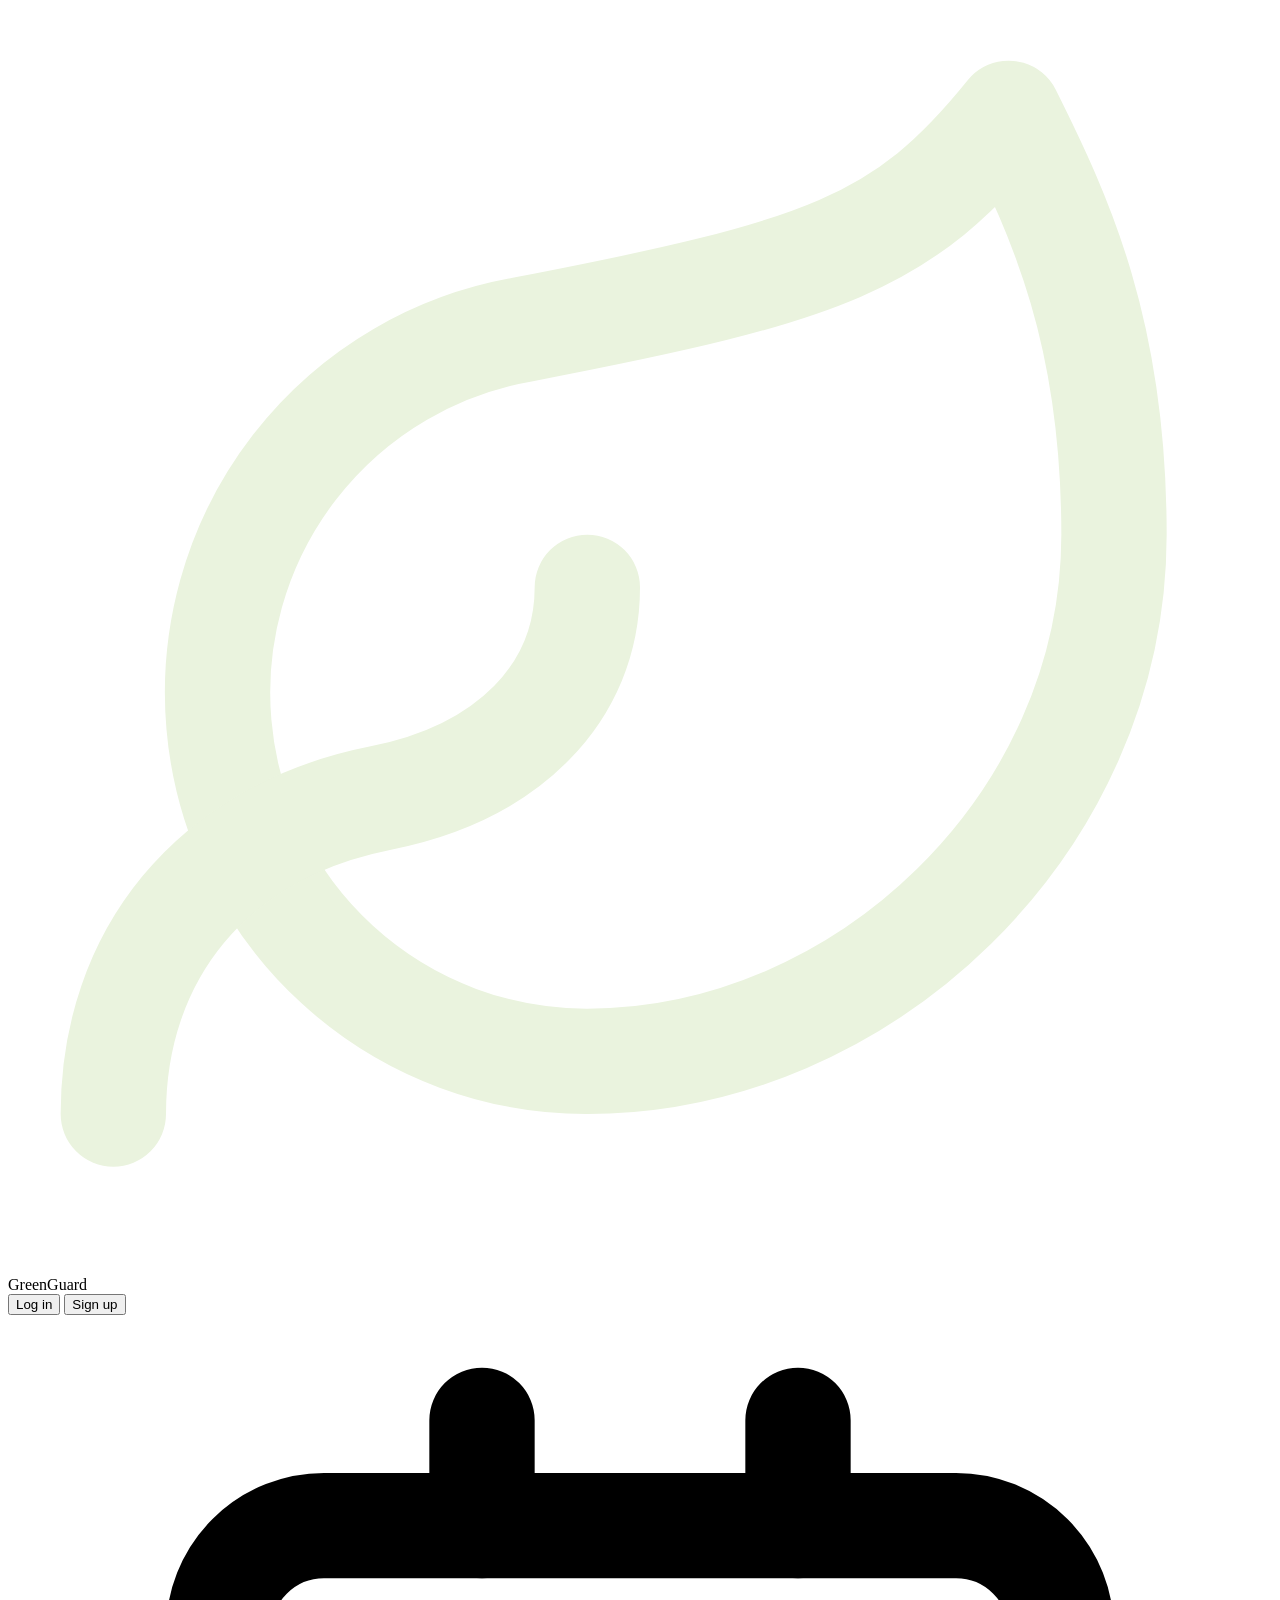
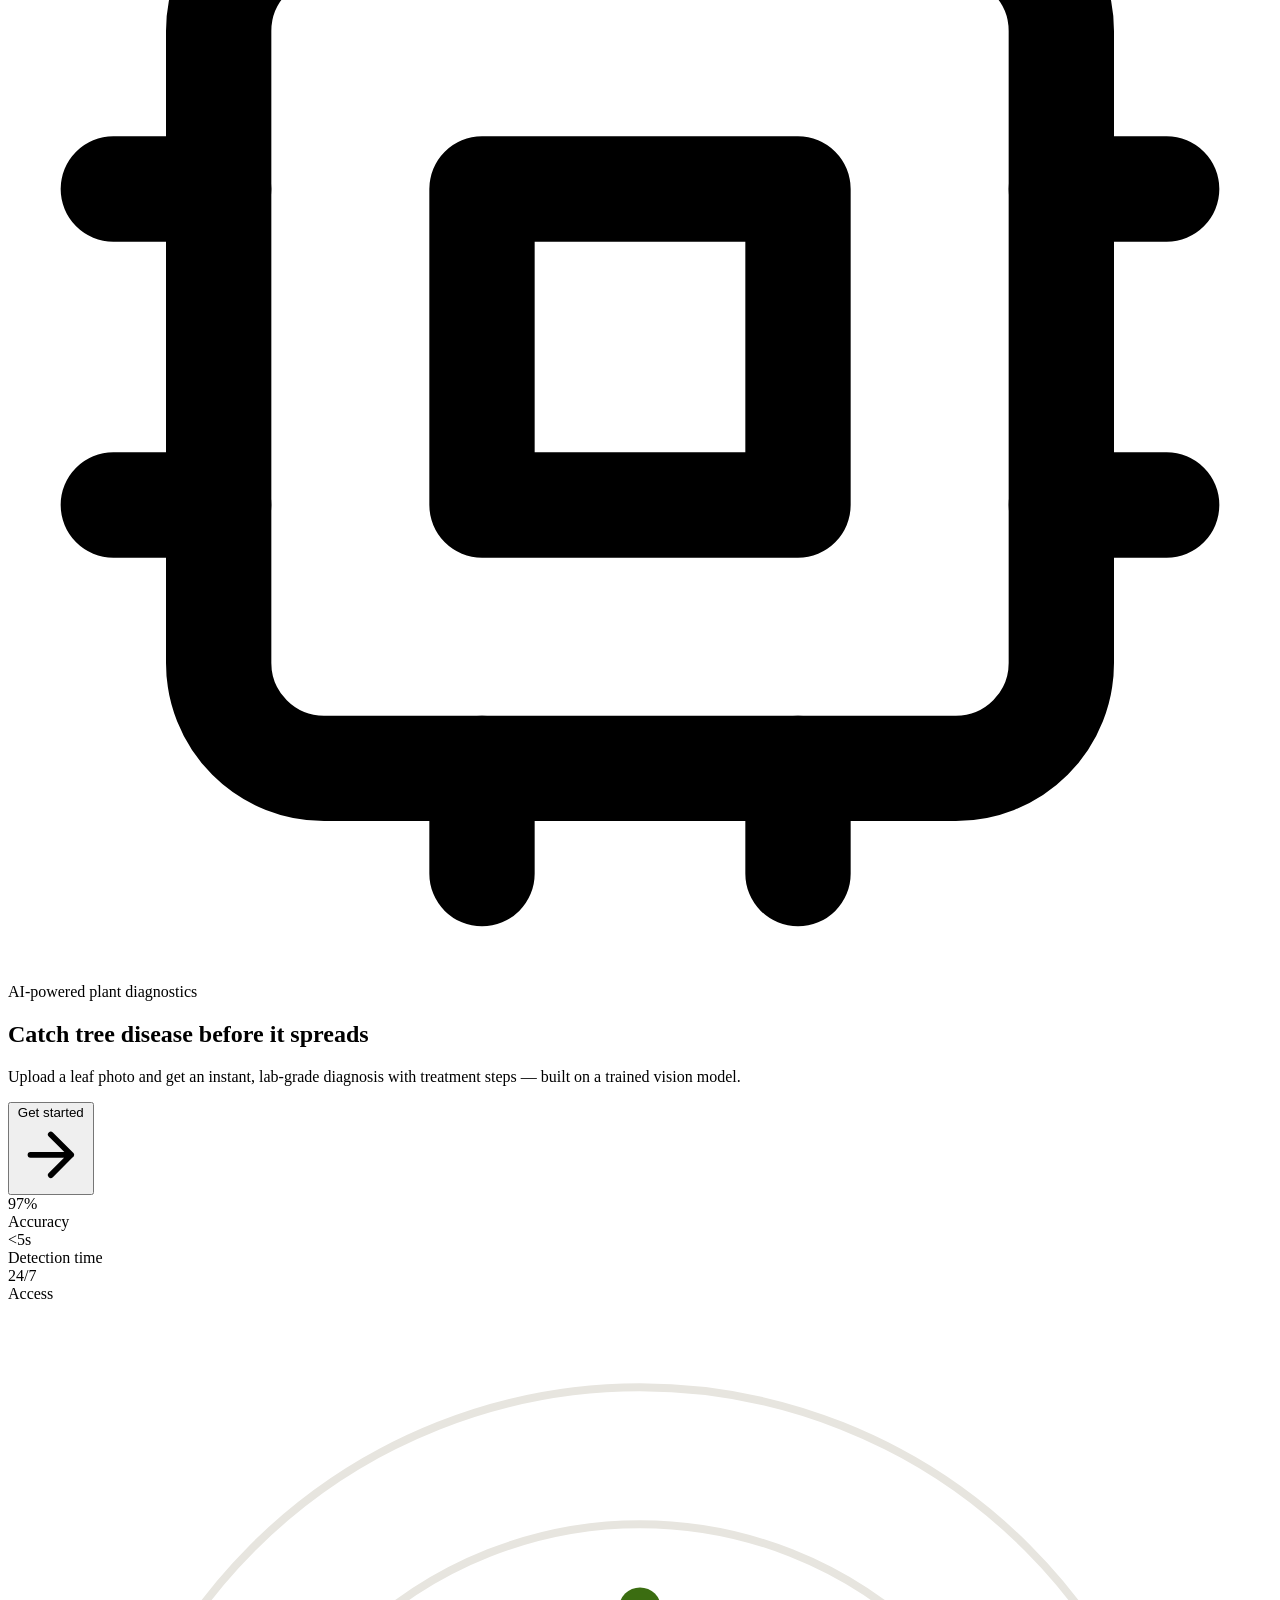
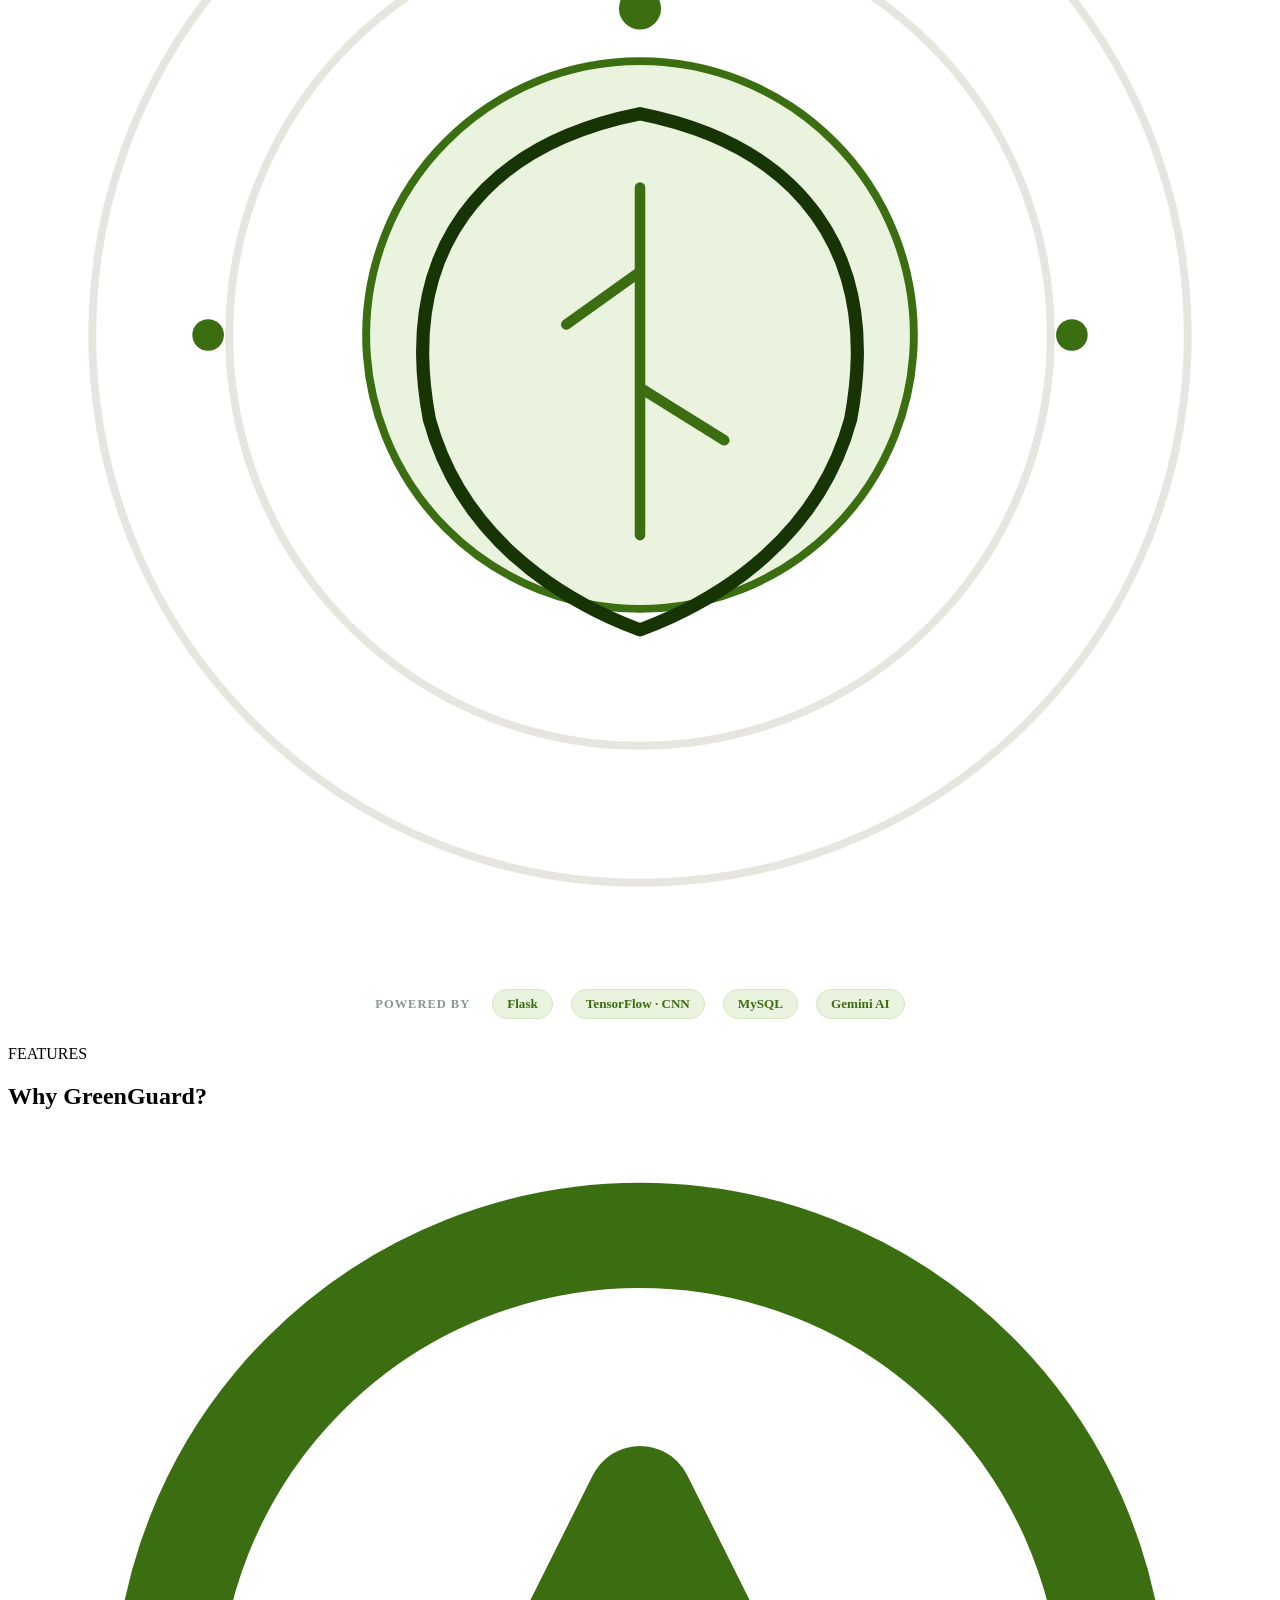
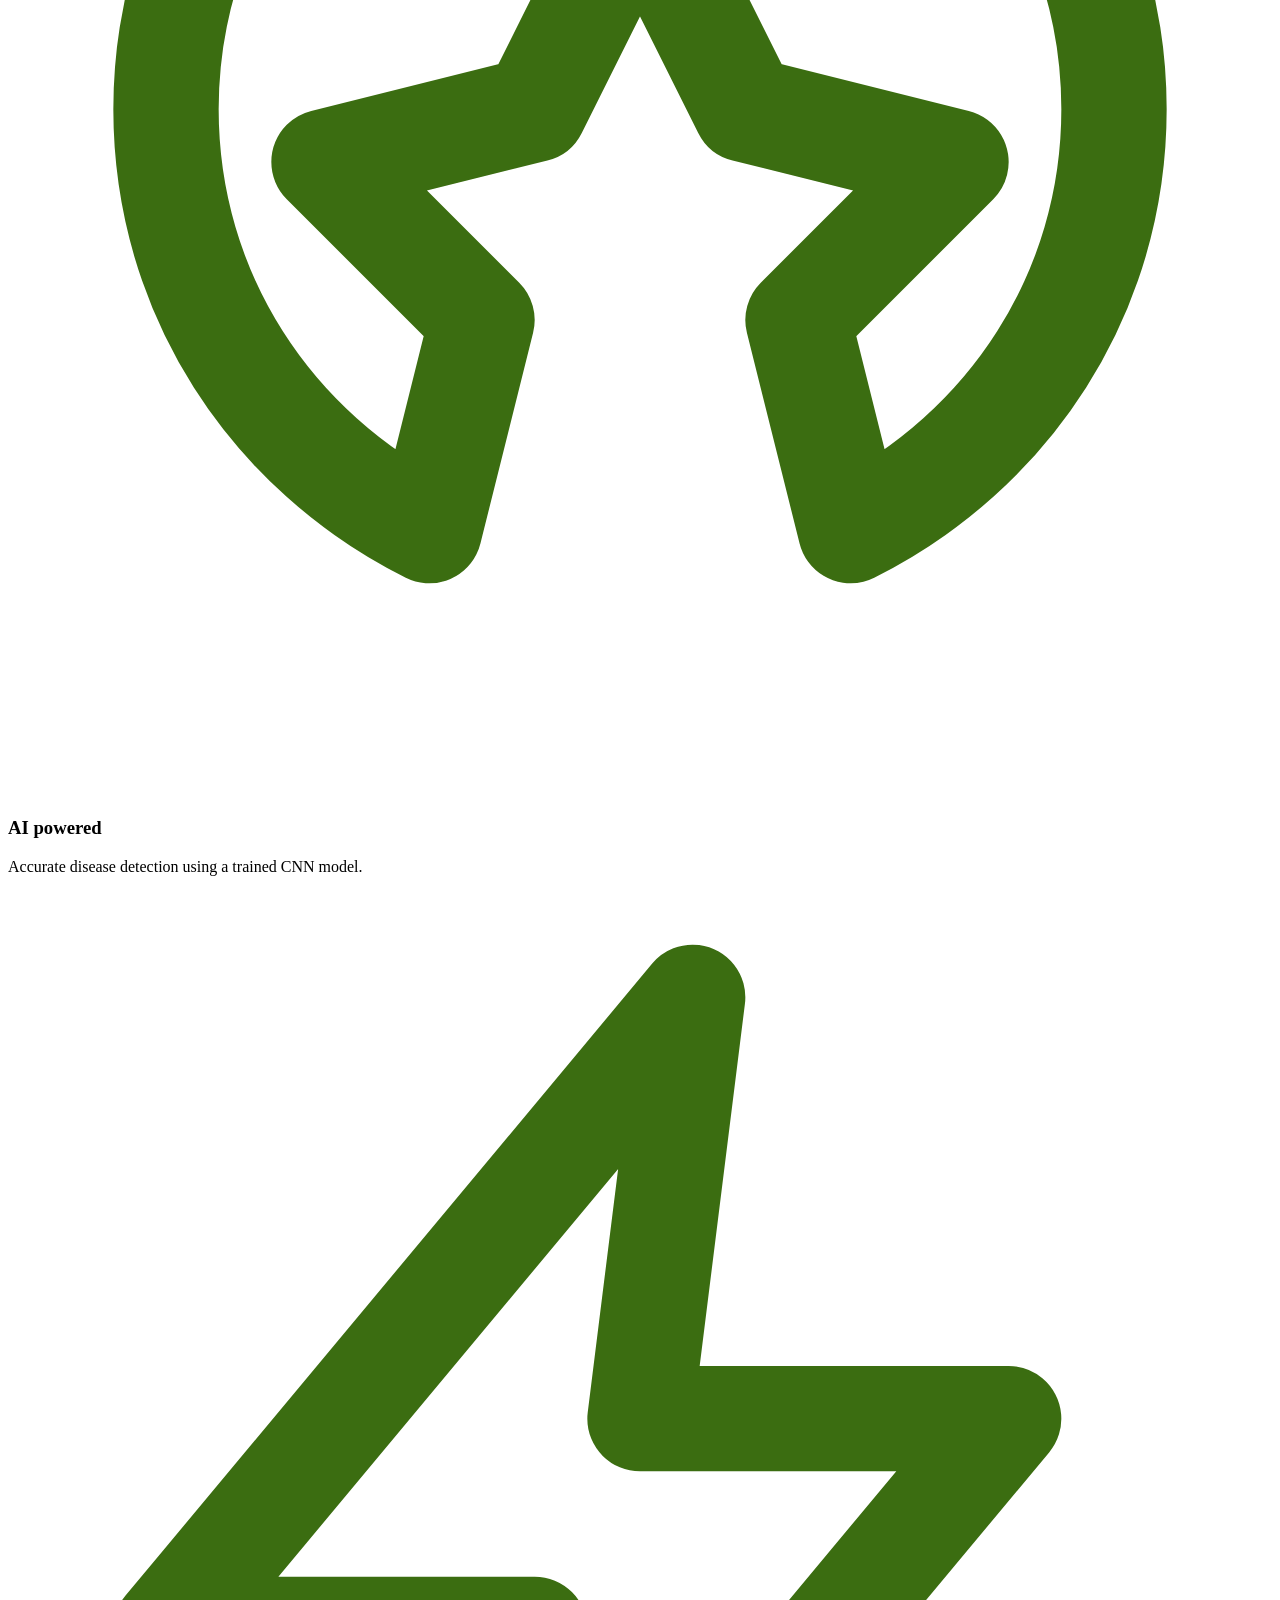
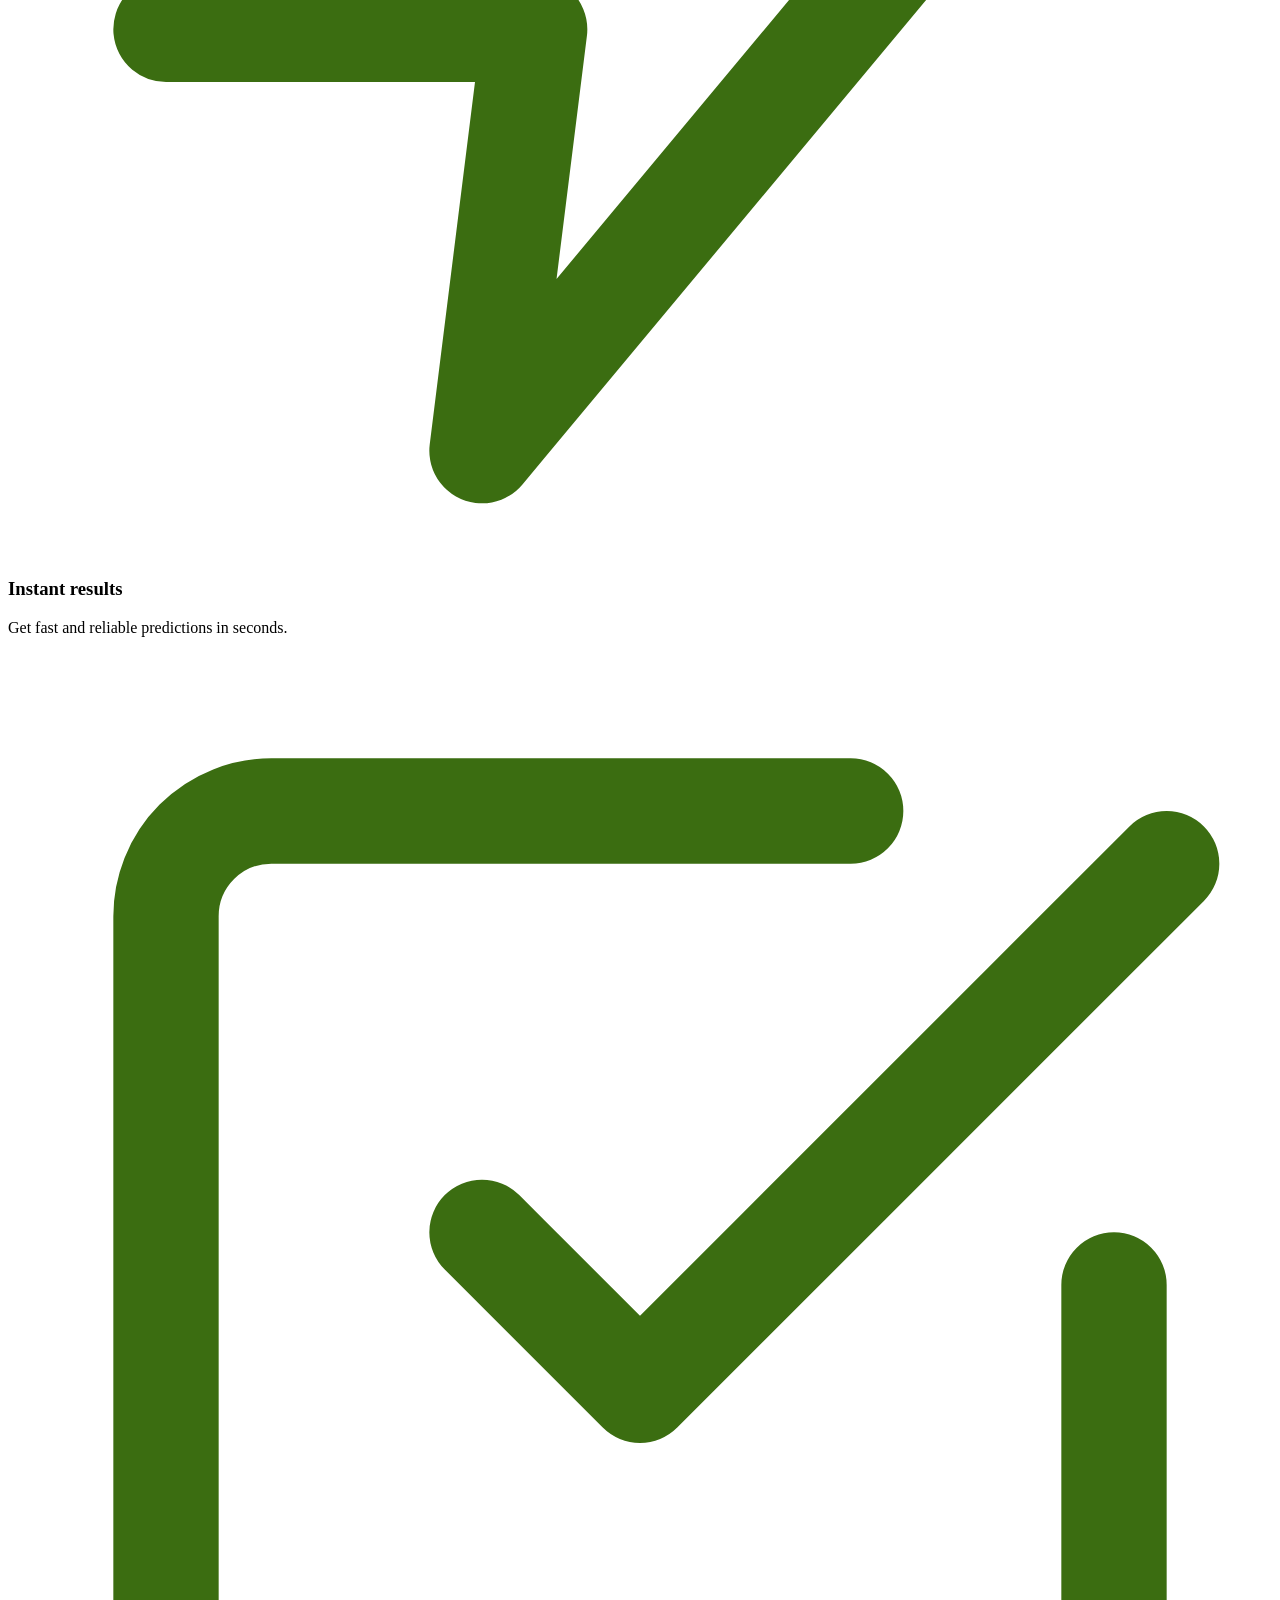
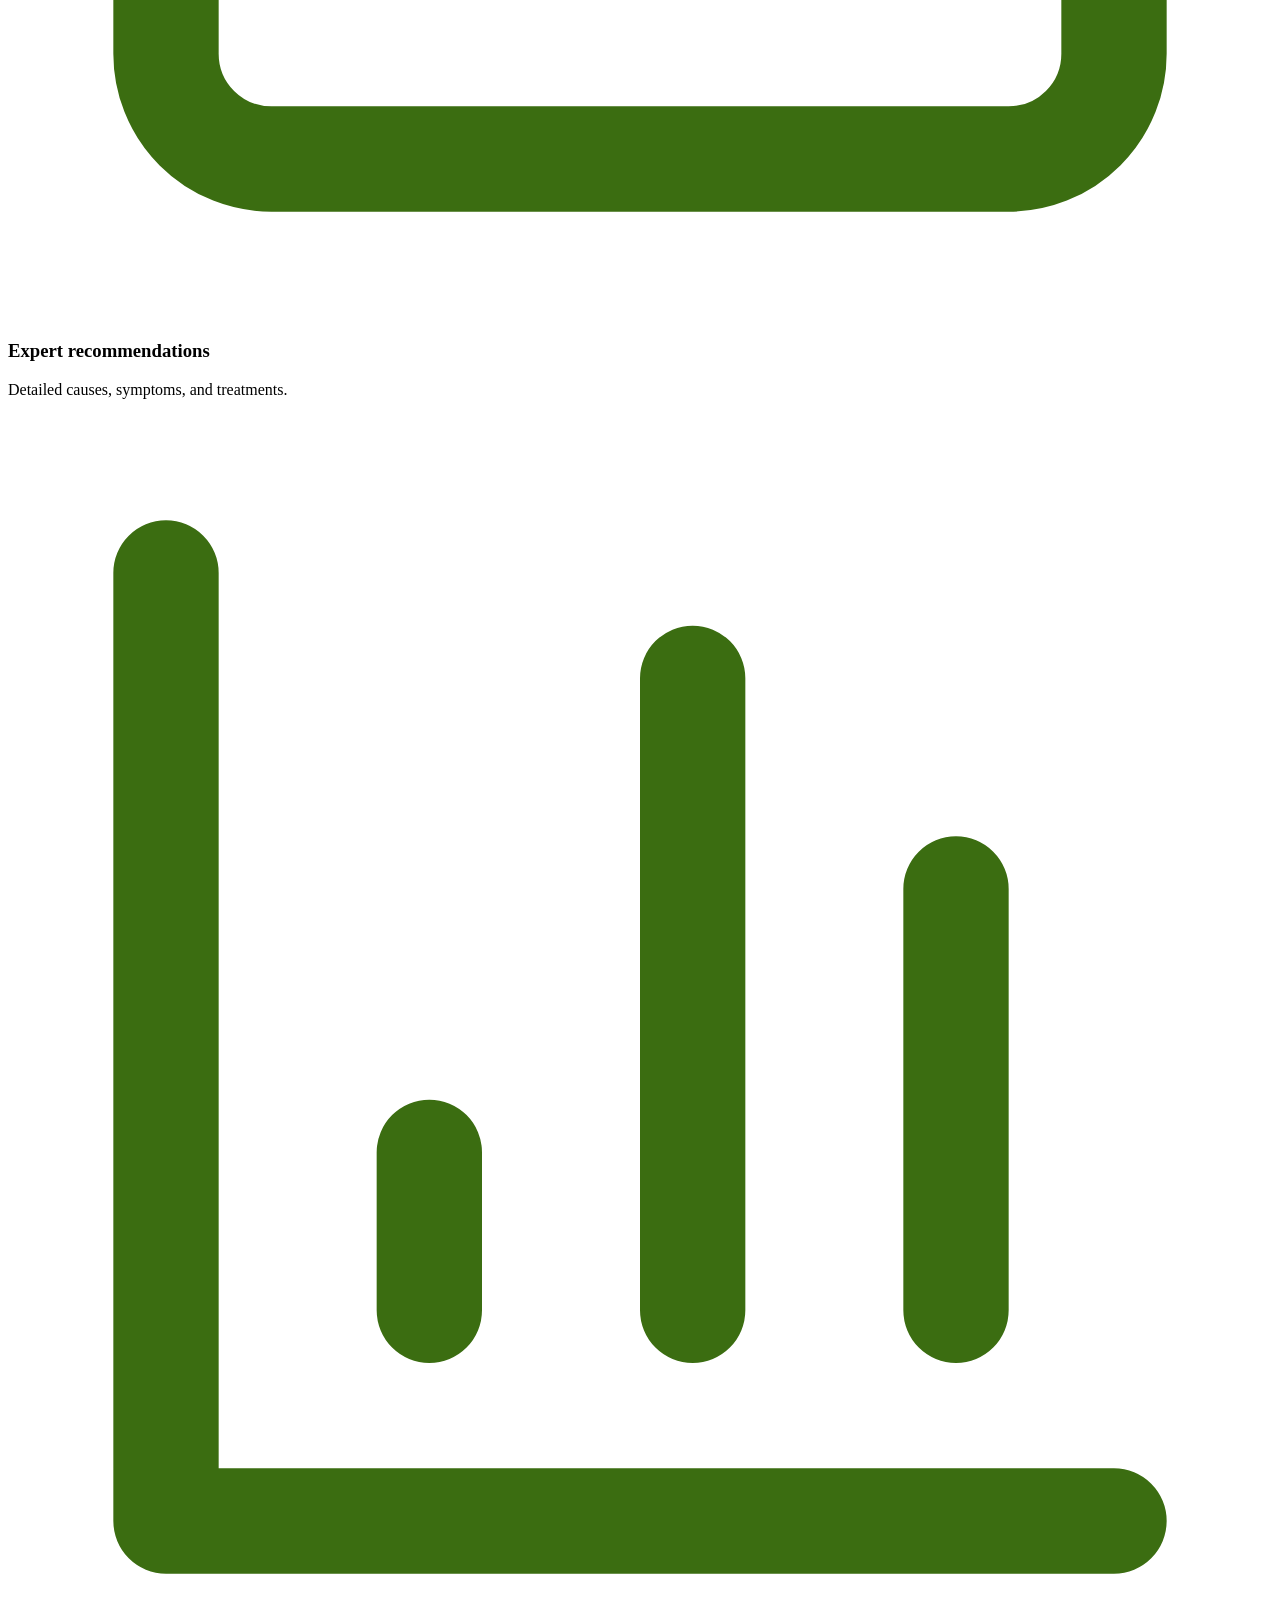
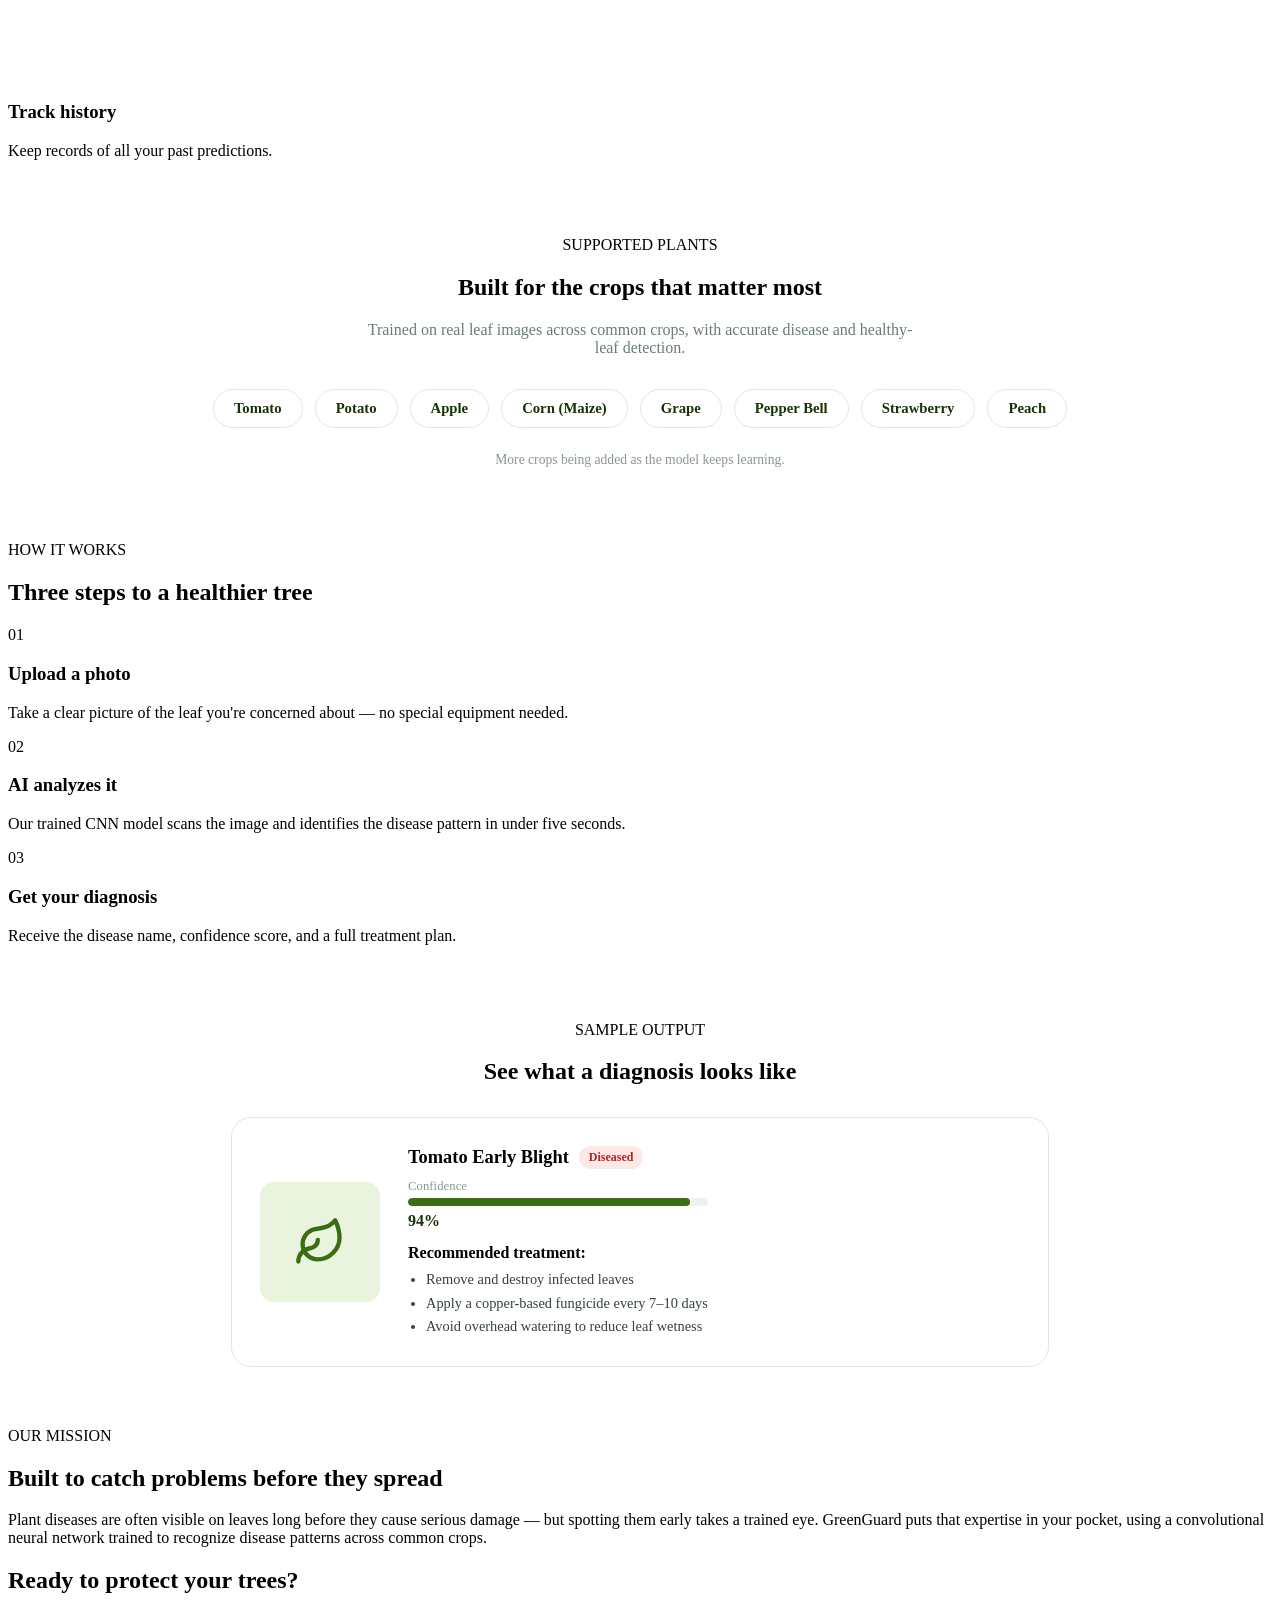
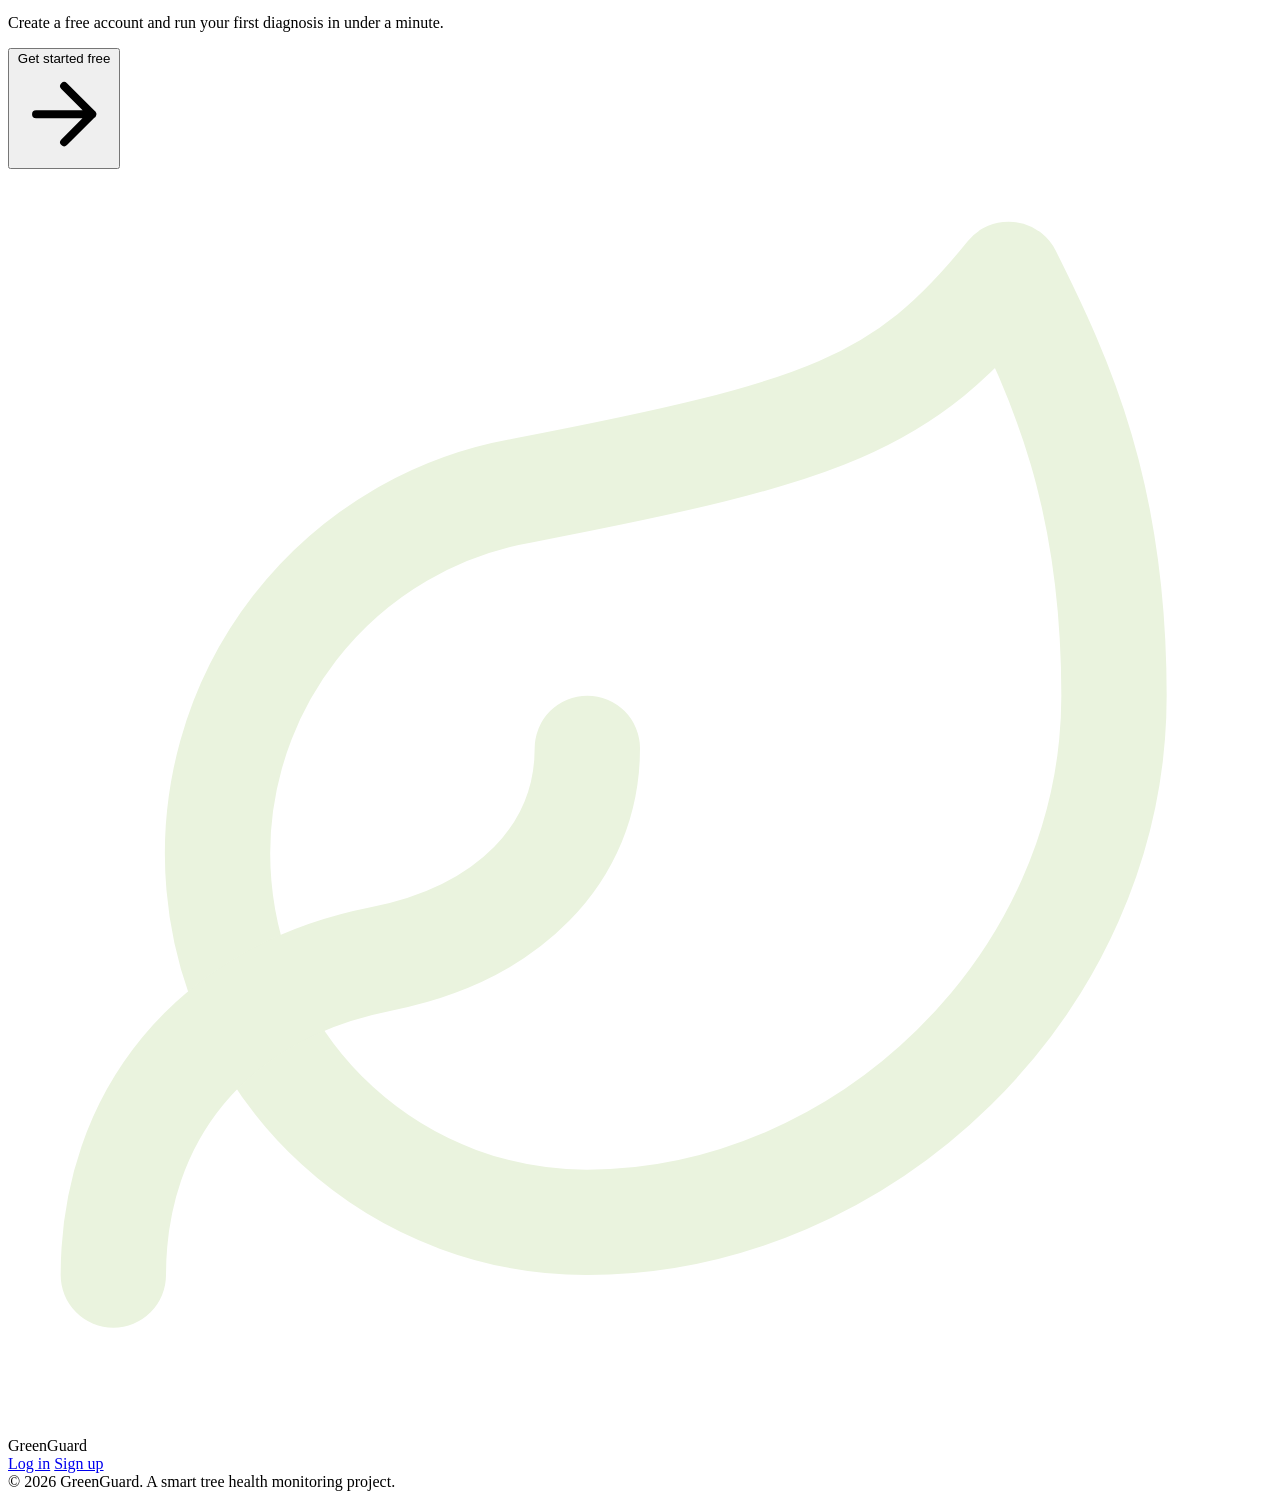
==== commit 63c40437: "add supported plants, sample output, tech stack sections" ====
--- a/templates/index.html
+++ b/templates/index.html
@@ -5,6 +5,76 @@
 <title>GreenGuard - Smart Tree Health Monitoring</title>
 <link rel="stylesheet" href="{{ url_for('static', filename='css/landing.css') }}">
 <link rel="icon" href="data:image/svg+xml,<svg xmlns=%22http://www.w3.org/2000/svg%22 viewBox=%220 0 100 100%22><text y=%22.9em%22 font-size=%2290%22>🌿</text></svg>">
+<style>
+  /* --- Tech strip --- */
+  .tech-strip {
+    display: flex; align-items: center; justify-content: center; gap: 18px;
+    flex-wrap: wrap; padding: 18px 24px; margin: 0 auto 8px;
+    max-width: 1100px;
+  }
+  .tech-strip-label {
+    font-size: 0.78rem; letter-spacing: 0.08em; text-transform: uppercase;
+    color: #8a988f; font-weight: 600; margin-right: 4px;
+  }
+  .tech-badge {
+    font-size: 0.82rem; font-weight: 600; color: #3b6d11;
+    background: #eaf3de; border: 1px solid #d3e6c1;
+    padding: 6px 14px; border-radius: 999px;
+    transition: transform 0.18s ease, box-shadow 0.18s ease;
+  }
+  .tech-badge:hover { transform: translateY(-2px); box-shadow: 0 6px 14px rgba(59,109,17,0.15); }
+
+  /* --- Supported plants --- */
+  .landing-plants { padding: 60px 24px; max-width: 1100px; margin: 0 auto; text-align: center; }
+  .plants-sub { color: #6b7d72; max-width: 560px; margin: 8px auto 32px; }
+  .plants-grid {
+    display: flex; flex-wrap: wrap; justify-content: center; gap: 12px;
+  }
+  .plant-chip {
+    font-size: 0.92rem; font-weight: 600; color: #173404;
+    background: #fff; border: 1px solid #e7e5df;
+    padding: 10px 20px; border-radius: 999px;
+    transition: transform 0.18s ease, box-shadow 0.18s ease, border-color 0.18s ease;
+  }
+  .plant-chip:hover {
+    transform: translateY(-3px);
+    box-shadow: 0 10px 20px rgba(23,52,4,0.08);
+    border-color: #3b6d11;
+  }
+  .plants-note { margin-top: 24px; font-size: 0.85rem; color: #8a988f; }
+
+  /* --- Sample output --- */
+  .landing-sample { padding: 60px 24px; max-width: 1100px; margin: 0 auto; text-align: center; }
+  .sample-card {
+    display: flex; gap: 28px; align-items: center; text-align: left;
+    background: #fff; border: 1px solid #e7e5df; border-radius: 20px;
+    padding: 28px; max-width: 760px; margin: 32px auto 0;
+    transition: transform 0.18s ease, box-shadow 0.18s ease;
+  }
+  .sample-card:hover { transform: translateY(-3px); box-shadow: 0 16px 32px rgba(23,52,4,0.08); }
+  .sample-image {
+    width: 120px; height: 120px; flex-shrink: 0; border-radius: 14px;
+    background: #eaf3de; display: flex; align-items: center; justify-content: center;
+  }
+  .sample-title-row { display: flex; align-items: center; gap: 10px; margin-bottom: 10px; }
+  .sample-title-row h3 { margin: 0; font-size: 1.15rem; }
+  .sample-badge-diseased {
+    font-size: 0.75rem; font-weight: 700; color: #b3261e;
+    background: #fde8e8; padding: 4px 10px; border-radius: 999px;
+  }
+  .sample-confidence-label { font-size: 0.8rem; color: #8a988f; margin: 0 0 4px; }
+  .sample-confidence-bar {
+    width: 100%; max-width: 300px; height: 8px; border-radius: 999px;
+    background: #eef1ec; overflow: hidden; margin-bottom: 6px;
+  }
+  .sample-confidence-fill { height: 100%; background: #3b6d11; border-radius: 999px; }
+  .sample-confidence-value { font-weight: 700; color: #173404; margin: 0 0 14px; }
+  .sample-info ul { margin: 6px 0 0; padding-left: 18px; color: #33443a; font-size: 0.9rem; line-height: 1.6; }
+  @media (max-width: 640px) {
+    .sample-card { flex-direction: column; text-align: center; }
+    .sample-title-row { justify-content: center; }
+  }
+</style>
 </head>
 <body>
 <div class="landing">
@@ -67,6 +137,14 @@
     </div>
   </section>
 
+  <div class="tech-strip">
+    <span class="tech-strip-label">Powered by</span>
+    <span class="tech-badge">Flask</span>
+    <span class="tech-badge">TensorFlow &middot; CNN</span>
+    <span class="tech-badge">MySQL</span>
+    <span class="tech-badge">Gemini AI</span>
+  </div>
+
   <section class="landing-features">
     <div class="section-eyebrow">FEATURES</div>
     <h2>Why GreenGuard?</h2>
@@ -100,6 +178,23 @@
         <p>Keep records of all your past predictions.</p>
       </div>
     </div>
+  </section>
+
+  <section class="landing-plants">
+    <div class="section-eyebrow">SUPPORTED PLANTS</div>
+    <h2>Built for the crops that matter most</h2>
+    <p class="plants-sub">Trained on real leaf images across common crops, with accurate disease and healthy-leaf detection.</p>
+    <div class="plants-grid">
+      <div class="plant-chip">Tomato</div>
+      <div class="plant-chip">Potato</div>
+      <div class="plant-chip">Apple</div>
+      <div class="plant-chip">Corn (Maize)</div>
+      <div class="plant-chip">Grape</div>
+      <div class="plant-chip">Pepper Bell</div>
+      <div class="plant-chip">Strawberry</div>
+      <div class="plant-chip">Peach</div>
+    </div>
+    <p class="plants-note">More crops being added as the model keeps learning.</p>
   </section>
 
   <section class="landing-how">
@@ -120,6 +215,33 @@
         <div class="how-num">03</div>
         <h3>Get your diagnosis</h3>
         <p>Receive the disease name, confidence score, and a full treatment plan.</p>
+      </div>
+    </div>
+  </section>
+
+  <section class="landing-sample">
+    <div class="section-eyebrow">SAMPLE OUTPUT</div>
+    <h2>See what a diagnosis looks like</h2>
+    <div class="sample-card">
+      <div class="sample-image">
+        <svg viewBox="0 0 24 24" width="52" height="52" fill="none" stroke="#3b6d11" stroke-width="2" stroke-linecap="round" stroke-linejoin="round"><path d="M11 20A7 7 0 0 1 9.8 6.1C15.5 5 17 4.48 19 2c1 2 2 4.18 2 8 0 5.5-4.78 10-10 10Z"/><path d="M2 21c0-3 1.85-5.36 5.08-6C9.5 14.52 11 13 11 11"/></svg>
+      </div>
+      <div class="sample-details">
+        <div class="sample-title-row">
+          <h3>Tomato Early Blight</h3>
+          <span class="sample-badge-diseased">Diseased</span>
+        </div>
+        <p class="sample-confidence-label">Confidence</p>
+        <div class="sample-confidence-bar"><div class="sample-confidence-fill" style="width: 94%;"></div></div>
+        <p class="sample-confidence-value">94%</p>
+        <div class="sample-info">
+          <strong>Recommended treatment:</strong>
+          <ul>
+            <li>Remove and destroy infected leaves</li>
+            <li>Apply a copper-based fungicide every 7–10 days</li>
+            <li>Avoid overhead watering to reduce leaf wetness</li>
+          </ul>
+        </div>
       </div>
     </div>
   </section>
